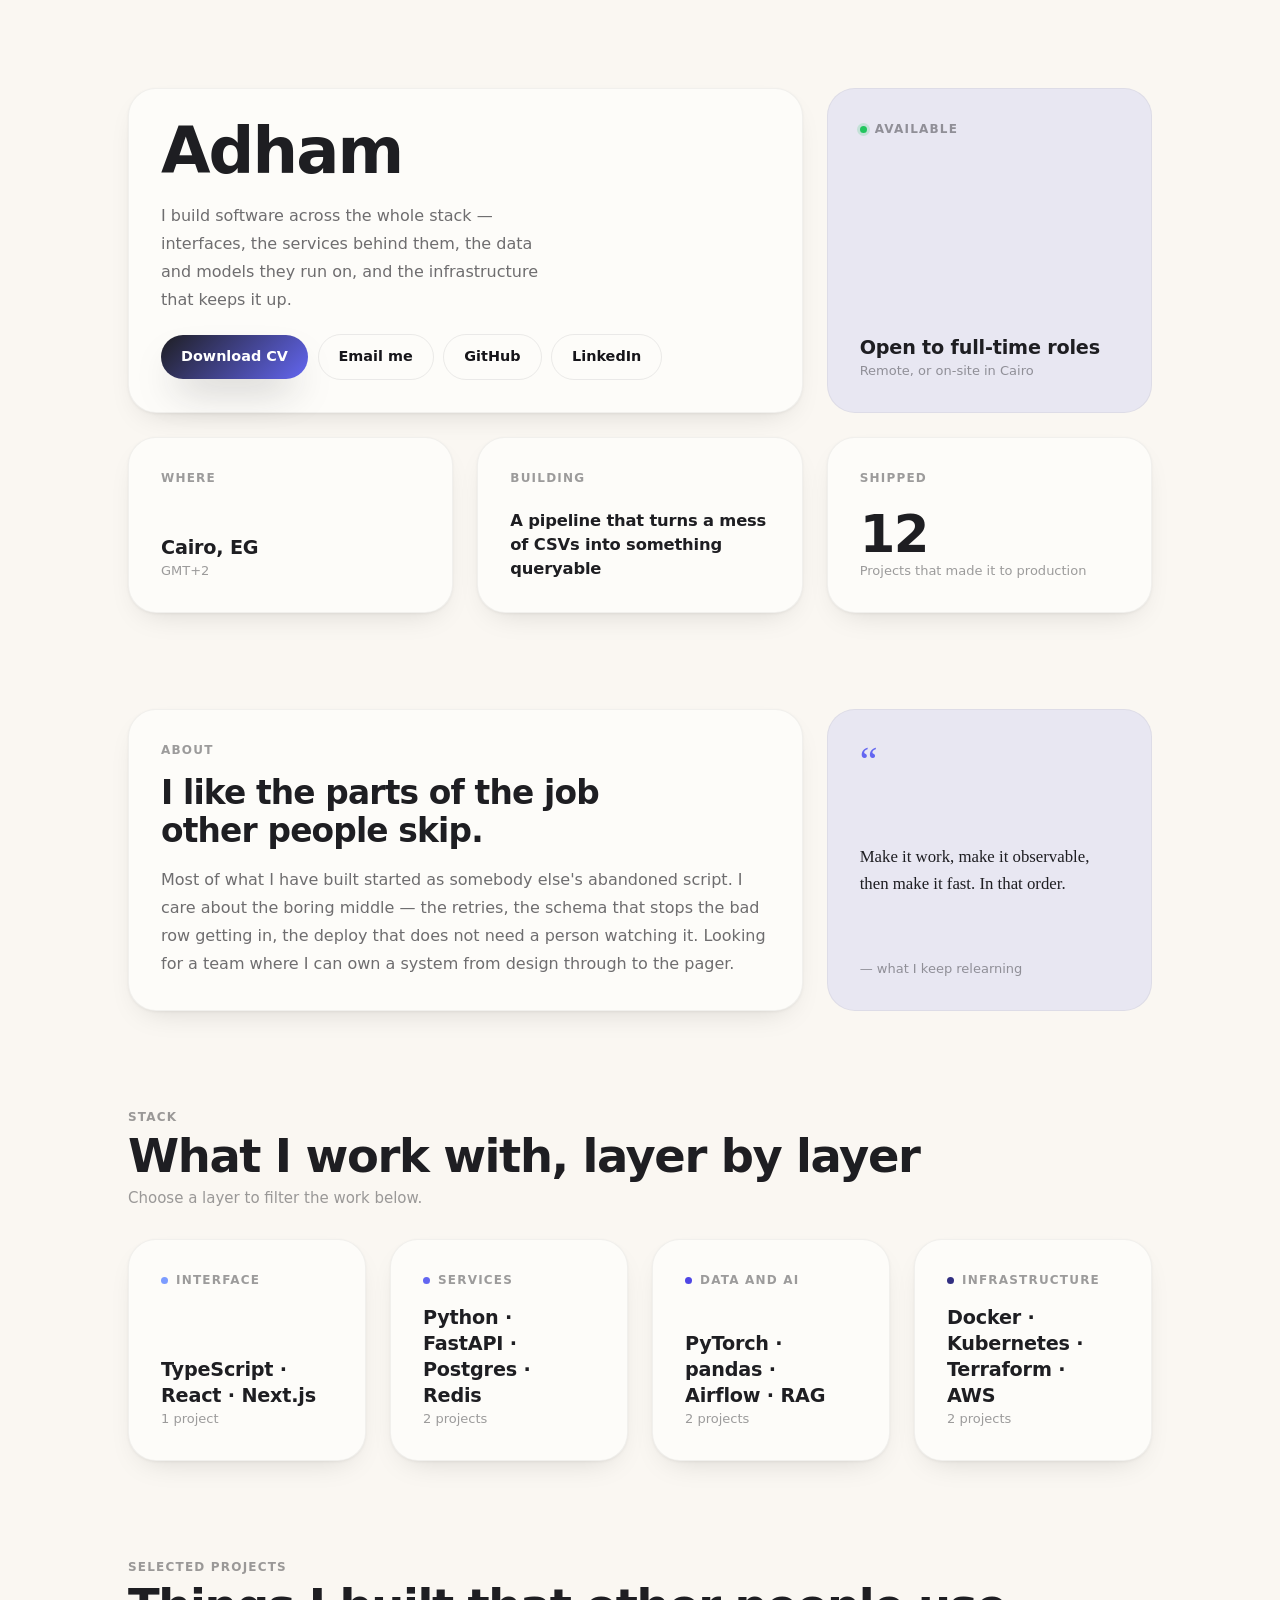
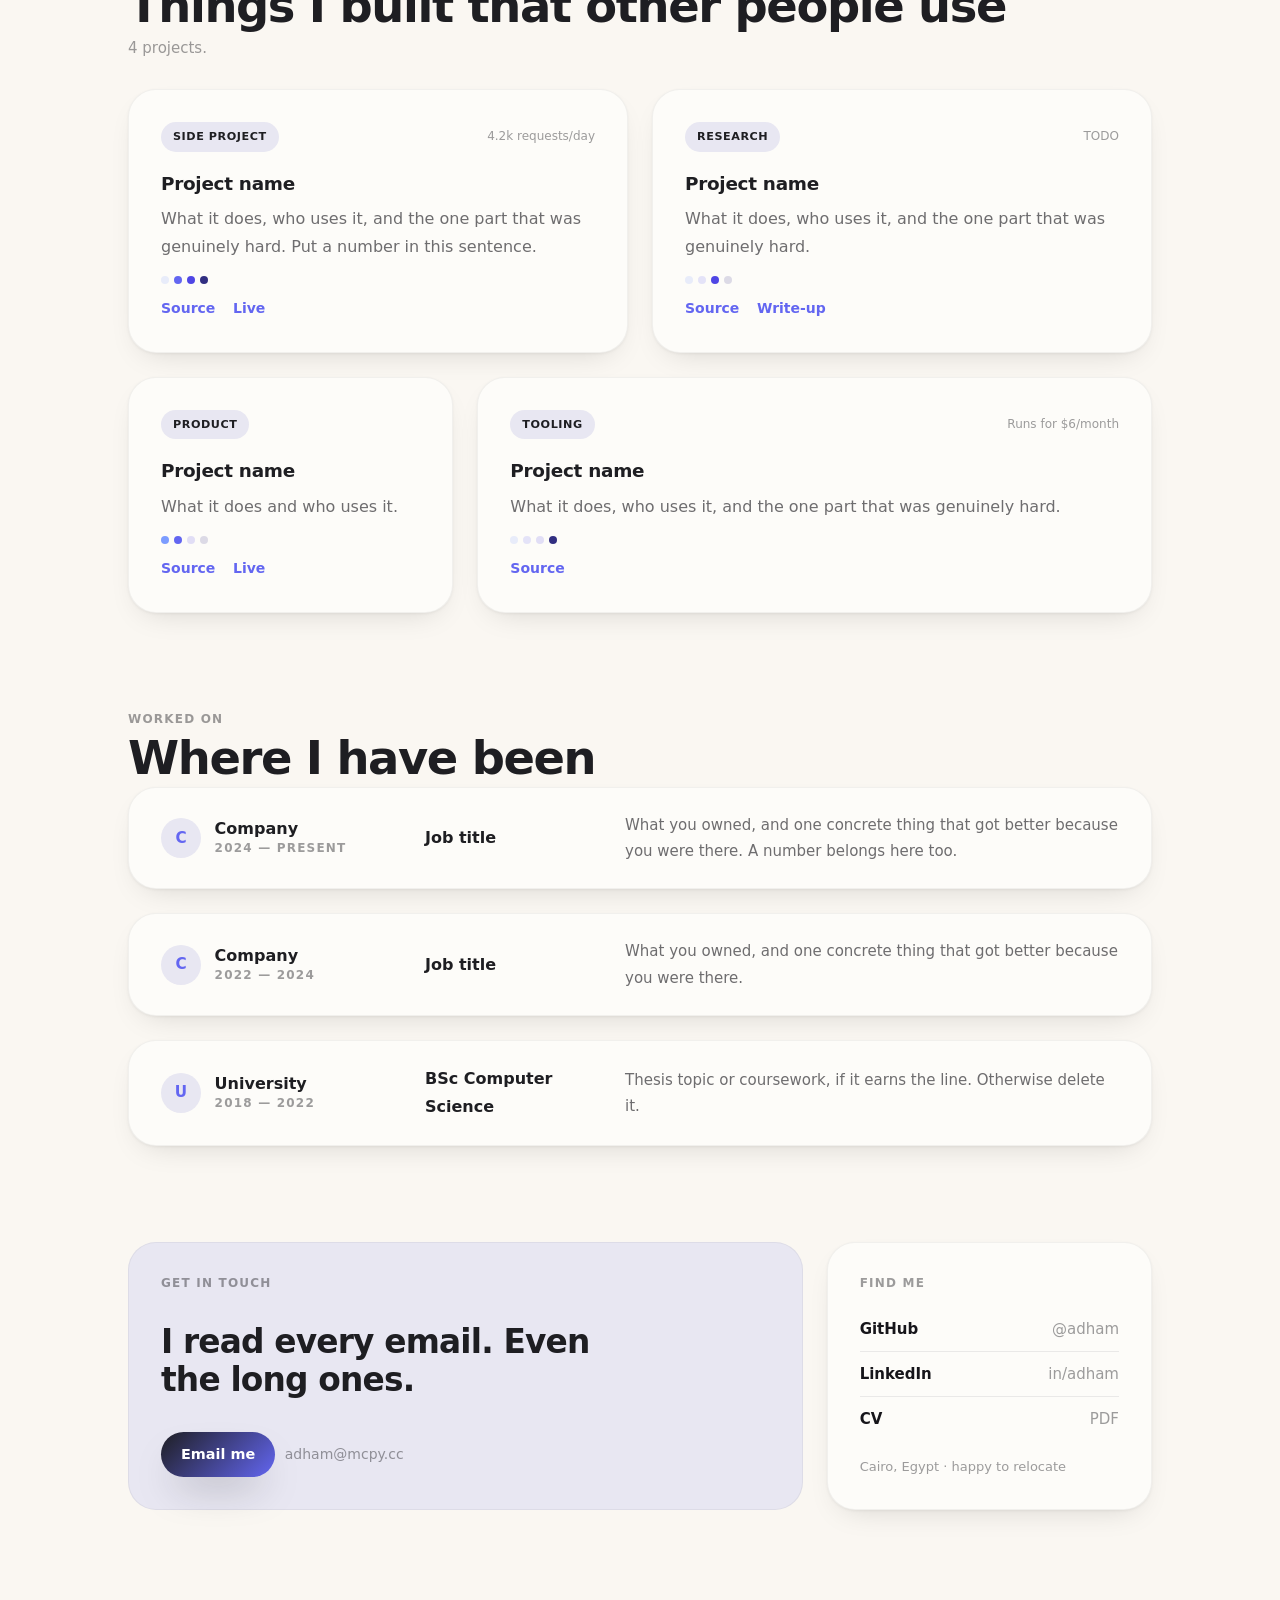
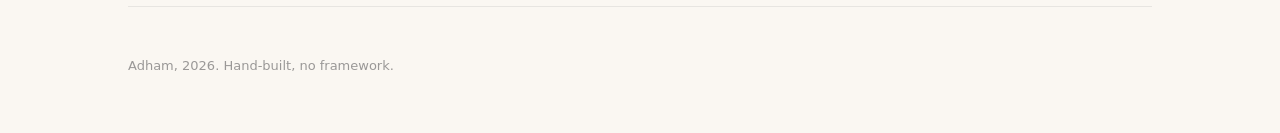
==== index.html @ 344602c9 "Add bento-grid portfolio site Static two-file site: hero, stack, work, experience, contact as a six-" ====
<!doctype html>
<html lang="en">
<head>
<meta charset="utf-8">
<meta name="viewport" content="width=device-width, initial-scale=1">
<title>Adham — Full-stack, data and infrastructure engineer</title>
<!-- TODO: your own one-line description; this is what shows in search results -->
<meta name="description" content="I build software across the whole stack: interfaces, services, data pipelines, and the infrastructure underneath.">
<link rel="stylesheet" href="style.css">
<link rel="icon" href="data:image/svg+xml,<svg xmlns='http://www.w3.org/2000/svg' viewBox='0 0 32 32'><rect width='32' height='32' rx='8' fill='%231E1E22'/><circle cx='16' cy='16' r='5' fill='%236366F1'/></svg>">
<script>document.documentElement.className = "js";</script>
</head>
<body>

<a class="skip" href="#work">Skip to the work</a>

<div class="page">

  <!-- ============ hero ============ -->
  <section class="bento" aria-label="Introduction">

    <div class="tile span4 tile-name reveal">
      <!-- TODO: your name -->
      <h1>Adham</h1>
      <!-- TODO: rewrite in your own words. Two lines, no more. -->
      <p class="tagline">I build software across the whole stack — interfaces, the services
        behind them, the data and models they run on, and the infrastructure that keeps it up.</p>
      <div class="links">
        <a class="btn primary" href="cv.pdf">Download CV</a>
        <a class="btn" href="mailto:adham@mcpy.cc">Email me</a>
        <!-- TODO: real profile URLs -->
        <a class="btn" href="https://github.com/">GitHub</a>
        <a class="btn" href="https://linkedin.com/in/">LinkedIn</a>
      </div>
    </div>

    <div class="tile span2 accent tile-status reveal">
      <p class="label"><span class="dot"></span>Available</p>
      <div>
        <p class="value">Open to full-time roles</p>
        <p class="caption">Remote, or on-site in Cairo <!-- TODO: your arrangement --></p>
      </div>
    </div>

    <div class="tile span2 tile-stat reveal">
      <p class="label">Where</p>
      <div>
        <p class="value">Cairo, EG</p>
        <p class="caption">GMT+2 <!-- TODO: your city and timezone --></p>
      </div>
    </div>

    <div class="tile span2 tile-stat reveal">
      <p class="label">Building</p>
      <div>
        <!-- TODO: whatever you are working on right now. One line. -->
        <p class="value small">A pipeline that turns a mess of CSVs into something queryable</p>
      </div>
    </div>

    <div class="tile span2 tile-stat reveal">
      <p class="label">Shipped</p>
      <div>
        <!-- TODO: a real number you can defend -->
        <p class="value big">12</p>
        <p class="caption">Projects that made it to production</p>
      </div>
    </div>

  </section>

  <!-- ============ about ============ -->
  <section class="bento" aria-label="About">

    <div class="tile span4 reveal">
      <p class="label">About</p>
      <!-- TODO: your own claim. Short, specific, and true. -->
      <h2 class="tile-headline">I like the parts of the job other people skip.</h2>
      <p class="prose">Most of what I have built started as somebody else's abandoned script.
        I care about the boring middle — the retries, the schema that stops the bad row getting
        in, the deploy that does not need a person watching it. Looking for a team where I can
        own a system from design through to the pager.</p>
    </div>

    <div class="tile span2 accent tile-quote reveal">
      <p class="mark" aria-hidden="true">&ldquo;</p>
      <!-- TODO: a line you actually believe, or delete this tile -->
      <blockquote>Make it work, make it observable, then make it fast. In that order.</blockquote>
      <p class="caption">— what I keep relearning</p>
    </div>

  </section>

  <!-- ============ stack ============ -->
  <section aria-labelledby="stack-heading">
    <p class="eyebrow">Stack</p>
    <h2 class="section-headline" id="stack-heading">What I work with, layer by layer</h2>
    <p class="instruction">Choose a layer to filter the work below.</p>

    <div class="bento stack">

      <button class="tile span3 tile-layer reveal" data-layer="interface" aria-pressed="false">
        <p class="label"><span class="dot"></span>Interface</p>
        <div>
          <p class="value">TypeScript&nbsp;· React&nbsp;· Next.js</p>
          <p class="caption"><span class="count"></span></p>
        </div>
      </button>

      <button class="tile span3 tile-layer reveal" data-layer="services" aria-pressed="false">
        <p class="label"><span class="dot"></span>Services</p>
        <div>
          <p class="value">Python&nbsp;· FastAPI&nbsp;· Postgres&nbsp;· Redis</p>
          <p class="caption"><span class="count"></span></p>
        </div>
      </button>

      <button class="tile span3 tile-layer reveal" data-layer="data" aria-pressed="false">
        <p class="label"><span class="dot"></span>Data and AI</p>
        <div>
          <p class="value">PyTorch&nbsp;· pandas&nbsp;· Airflow&nbsp;· RAG</p>
          <p class="caption"><span class="count"></span></p>
        </div>
      </button>

      <button class="tile span3 tile-layer reveal" data-layer="infra" aria-pressed="false">
        <p class="label"><span class="dot"></span>Infrastructure</p>
        <div>
          <p class="value">Docker&nbsp;· Kubernetes&nbsp;· Terraform&nbsp;· AWS</p>
          <p class="caption"><span class="count"></span></p>
        </div>
      </button>

    </div>
    <!-- TODO: delete anything here you would not want to be interviewed on -->
  </section>

  <!-- ============ work ============ -->
  <section id="work" aria-labelledby="work-heading">
    <p class="eyebrow">Selected projects</p>
    <h2 class="section-headline" id="work-heading">Things I built that other people use</h2>
    <p class="instruction"><span id="status">Four projects.</span>
      <button class="clear" id="clear" hidden>Show every project</button></p>

    <div class="bento work">

      <!-- TODO: copy a whole <article> to add a project. data-layers drives the filter,
           the layer dots, and the per-layer counts — all computed at load. -->
      <article class="tile span3 tile-project reveal" data-layers="services data infra">
        <div class="tile-top">
          <span class="badge">Side project</span>
          <span class="metric">4.2k requests/day <!-- TODO --></span>
        </div>
        <div>
          <h3>Project name</h3>
          <p class="prose">What it does, who uses it, and the one part that was genuinely hard.
            Put a number in this sentence.</p>
          <p class="dots"></p>
          <p class="tile-links"><a href="#">Source</a> <a href="#">Live</a></p>
        </div>
      </article>

      <article class="tile span3 tile-project reveal" data-layers="data">
        <div class="tile-top">
          <span class="badge">Research</span>
          <span class="metric">TODO</span>
        </div>
        <div>
          <h3>Project name</h3>
          <p class="prose">What it does, who uses it, and the one part that was genuinely hard.</p>
          <p class="dots"></p>
          <p class="tile-links"><a href="#">Source</a> <a href="#">Write-up</a></p>
        </div>
      </article>

      <article class="tile span2 tile-project reveal" data-layers="interface services">
        <div class="tile-top">
          <span class="badge">Product</span>
        </div>
        <div>
          <h3>Project name</h3>
          <p class="prose">What it does and who uses it.</p>
          <p class="dots"></p>
          <p class="tile-links"><a href="#">Source</a> <a href="#">Live</a></p>
        </div>
      </article>

      <article class="tile span4 tile-project reveal" data-layers="infra">
        <div class="tile-top">
          <span class="badge">Tooling</span>
          <span class="metric">Runs for $6/month <!-- TODO --></span>
        </div>
        <div>
          <h3>Project name</h3>
          <p class="prose">What it does, who uses it, and the one part that was genuinely hard.</p>
          <p class="dots"></p>
          <p class="tile-links"><a href="#">Source</a></p>
        </div>
      </article>

    </div>
    <p class="empty" id="empty" hidden>Nothing at this layer yet.</p>
  </section>

  <!-- ============ experience ============ -->
  <section aria-labelledby="history-heading">
    <p class="eyebrow">Worked on</p>
    <h2 class="section-headline" id="history-heading">Where I have been</h2>

    <div class="bento history">

      <!-- TODO: copy a whole <div class="tile"> to add a role. Newest first. -->
      <div class="tile span6 tile-role reveal">
        <div class="role-who">
          <span class="avatar" aria-hidden="true">C</span>
          <div>
            <p class="role-org">Company</p>
            <p class="label">2024 — present</p>
          </div>
        </div>
        <p class="role-title">Job title</p>
        <p class="prose">What you owned, and one concrete thing that got better because you
          were there. A number belongs here too.</p>
      </div>

      <div class="tile span6 tile-role reveal">
        <div class="role-who">
          <span class="avatar" aria-hidden="true">C</span>
          <div>
            <p class="role-org">Company</p>
            <p class="label">2022 — 2024</p>
          </div>
        </div>
        <p class="role-title">Job title</p>
        <p class="prose">What you owned, and one concrete thing that got better because you were there.</p>
      </div>

      <div class="tile span6 tile-role reveal">
        <div class="role-who">
          <span class="avatar" aria-hidden="true">U</span>
          <div>
            <p class="role-org">University</p>
            <p class="label">2018 — 2022</p>
          </div>
        </div>
        <p class="role-title">BSc Computer Science</p>
        <p class="prose">Thesis topic or coursework, if it earns the line. Otherwise delete it.</p>
      </div>

    </div>
  </section>

  <!-- ============ contact ============ -->
  <section class="bento" aria-label="Contact">

    <div class="tile span4 accent tile-contact reveal">
      <p class="label">Get in touch</p>
      <h2 class="tile-headline">I read every email. Even the long ones.</h2>
      <div class="links">
        <a class="btn primary" href="mailto:adham@mcpy.cc">Email me</a>
        <span class="caption">adham@mcpy.cc</span>
      </div>
    </div>

    <div class="tile span2 tile-find reveal">
      <p class="label">Find me</p>
      <ul class="find">
        <!-- TODO: real handles and URLs -->
        <li><a href="https://github.com/">GitHub</a><span>@adham</span></li>
        <li><a href="https://linkedin.com/in/">LinkedIn</a><span>in/adham</span></li>
        <li><a href="cv.pdf">CV</a><span>PDF</span></li>
      </ul>
      <p class="caption">Cairo, Egypt · happy to relocate</p>
    </div>

  </section>

  <footer>
    <p>Adham, 2026. Hand-built, no framework.</p>
  </footer>

</div>

<script>
(function () {
  var layers = Array.prototype.slice.call(document.querySelectorAll('.tile-layer'));
  var projects = Array.prototype.slice.call(document.querySelectorAll('.tile-project'));
  var status = document.getElementById('status');
  var clear = document.getElementById('clear');
  var empty = document.getElementById('empty');
  var active = null;

  function matches(project, layer) {
    return project.dataset.layers.split(' ').indexOf(layer) !== -1;
  }

  // Counts come from the projects themselves, so they stay right when you add one.
  layers.forEach(function (layer) {
    var n = projects.filter(function (p) { return matches(p, layer.dataset.layer); }).length;
    layer.querySelector('.count').textContent = n + (n === 1 ? ' project' : ' projects');
  });

  var palette = {};
  layers.forEach(function (l) {
    palette[l.dataset.layer] = getComputedStyle(l).getPropertyValue('--layer').trim();
  });

  // Each project shows a dot per layer it touches, dimmed for the ones it does not.
  var order = layers.map(function (l) { return l.dataset.layer; });
  var names = {};
  layers.forEach(function (l) { names[l.dataset.layer] = l.querySelector('.label').textContent.trim(); });

  projects.forEach(function (p) {
    var touches = p.dataset.layers.split(' ');
    p.querySelector('.dots').innerHTML = order.map(function (key) {
      var on = touches.indexOf(key) !== -1;
      return '<i style="background:' + palette[key] + '" class="' + (on ? '' : 'off') +
             '" title="' + names[key] + '"></i>';
    }).join('');
  });

  function apply() {
    var shown = 0;
    projects.forEach(function (p) {
      var visible = !active || matches(p, active);
      p.hidden = !visible;
      if (visible) shown += 1;
    });
    layers.forEach(function (l) {
      l.setAttribute('aria-pressed', String(l.dataset.layer === active));
    });
    status.textContent = active
      ? shown + (shown === 1 ? ' project touches ' : ' projects touch ') + names[active] + '.'
      : projects.length + ' projects.';
    clear.hidden = !active;
    empty.hidden = shown > 0;
  }

  layers.forEach(function (layer) {
    layer.addEventListener('click', function () {
      active = active === layer.dataset.layer ? null : layer.dataset.layer;
      apply();
    });
  });

  clear.addEventListener('click', function () { active = null; apply(); });
  apply();

  // Tiles rise into place once, in the order they sit on the page.
  var reduced = window.matchMedia('(prefers-reduced-motion: reduce)').matches;
  var tiles = Array.prototype.slice.call(document.querySelectorAll('.reveal'));
  if (reduced || !('IntersectionObserver' in window)) {
    tiles.forEach(function (t) { t.classList.add('in'); });
    return;
  }
  var seen = new WeakMap();
  var io = new IntersectionObserver(function (entries) {
    entries.forEach(function (entry) {
      if (!entry.isIntersecting) return;
      var tile = entry.target;
      var group = Array.prototype.slice.call(tile.parentNode.children).indexOf(tile);
      if (!seen.get(tile)) {
        tile.style.transitionDelay = Math.min(group, 5) * 0.08 + 's';
        tile.classList.add('in');
        seen.set(tile, true);
      }
      io.unobserve(tile);
    });
  }, { rootMargin: '0px 0px -100px 0px' });
  tiles.forEach(function (t) { io.observe(t); });
}());
</script>

</body>
</html>
---- style.css ----
/* ---------------------------------------------------------------
   Adham — portfolio, bento
   Tokens follow the reference at sitesplaced.com/s/demo-bento:
   warm cream page, near-white tiles at 28px radius, one lavender
   accent tile per grid, indigo #6366F1, system-ui, uppercase
   micro-labels, and a single scroll-reveal per tile.
   --------------------------------------------------------------- */

:root {
  --page:        #faf7f2;
  --tile:        #fdfcf9;
  --tile-line:   rgba(22, 21, 26, .05);
  --tile-hover:  rgba(22, 21, 26, .13);
  --tile-shadow: 0 1px 3px rgba(0, 0, 0, .05), 0 12px 32px -16px rgba(0, 0, 0, .18);
  --accent-tile: #e8e7f2;
  --ink:         #16151a;
  --heading:     #1e1e22;
  --muted:       rgba(22, 21, 26, .62);
  --faint:       rgba(22, 21, 26, .42);
  --accent:      #6366f1;
  --btn-from:    #1e1e22;
  --hairline:    rgba(22, 21, 26, .08);

  --l-interface: #7c9cff;
  --l-services:  #6366f1;
  --l-data:      #4f46e5;
  --l-infra:     #312e81;

  --sans: system-ui, -apple-system, "Segoe UI", Roboto, Helvetica, Arial, sans-serif;
  --serif: Georgia, "Times New Roman", serif;

  --r-tile: 28px;
  --gap: 1.5rem;
  --pad: clamp(1.4rem, 3vw, 2rem);
}

@media (prefers-color-scheme: dark) {
  :root {
    --page:        #0e0e12;
    --tile:        #17171c;
    --tile-line:   rgba(255, 255, 255, .07);
    --tile-hover:  rgba(255, 255, 255, .18);
    --tile-shadow: 0 1px 3px rgba(0, 0, 0, .4), 0 12px 32px -16px rgba(0, 0, 0, .7);
    --accent-tile: #1e1e2e;
    --ink:         #ededf2;
    --heading:     #f6f6fa;
    --muted:       rgba(237, 237, 242, .62);
    --faint:       rgba(237, 237, 242, .42);
    --accent:      #8a8cf8;
    --btn-from:    #33336a;
    --hairline:    rgba(255, 255, 255, .1);

    --l-interface: #93aeff;
    --l-services:  #8a8cf8;
    --l-data:      #7a73f0;
    --l-infra:     #5b57c9;
  }
}

*, *::before, *::after { box-sizing: border-box; }

body {
  margin: 0;
  background: var(--page);
  color: var(--ink);
  font-family: var(--sans);
  font-size: 1rem;
  line-height: 1.75;
  -webkit-font-smoothing: antialiased;
}

.page {
  width: min(100%, 68rem);
  margin-inline: auto;
  padding: clamp(1rem, 4vw, 2.5rem) clamp(1rem, 4vw, 2rem) 0;
}

p { margin: 0; }
a { color: var(--accent); }

:focus-visible { outline: 2px solid var(--accent); outline-offset: 3px; }

.skip { position: absolute; left: -9999px; }
.skip:focus { left: 1.5rem; top: 1.5rem; background: var(--tile); padding: .7rem 1.2rem; border-radius: 999px; }

/* ---------------- grid ---------------- */

.bento { display: grid; grid-template-columns: repeat(6, 1fr); gap: var(--gap); }

.span2 { grid-column: span 2; }
.span3 { grid-column: span 3; }
.span4 { grid-column: span 4; }
.span6 { grid-column: span 6; }
.stack { grid-template-columns: repeat(4, 1fr); }
.stack .tile { grid-column: auto; }

section { padding-block: clamp(2rem, 5vw, 3rem); }

@media (max-width: 62rem) {
  .bento, .stack { grid-template-columns: repeat(2, 1fr); }
  .span2 { grid-column: span 1; }
  .span3, .span4, .span6 { grid-column: span 2; }
}

@media (max-width: 40rem) {
  .bento, .stack { grid-template-columns: 1fr; }
  .span2, .span3, .span4, .span6 { grid-column: span 1; }
}

/* ---------------- tile ---------------- */

.tile {
  display: flex;
  flex-direction: column;
  gap: 1rem;
  padding: var(--pad);
  background: var(--tile);
  border: 1px solid var(--tile-line);
  border-radius: var(--r-tile);
  box-shadow: var(--tile-shadow);
  transition: border-color 200ms;
}
.tile:hover { border-color: var(--tile-hover); }

.tile.accent { background: var(--accent-tile); box-shadow: none; }

/* ---------------- tile parts ---------------- */

.label {
  display: flex;
  align-items: center;
  gap: .5rem;
  font-size: .75rem;
  font-weight: 700;
  letter-spacing: .1em;
  text-transform: uppercase;
  line-height: 1.4;
  color: var(--faint);
}

.label .dot { width: 7px; height: 7px; border-radius: 50%; background: var(--layer, var(--accent)); }

.value { font-size: 1.2rem; font-weight: 650; line-height: 1.35; color: var(--heading); letter-spacing: -.01em; }
.value.small { font-size: 1.02rem; font-weight: 600; line-height: 1.45; }
.value.big { font-size: clamp(2.4rem, 5vw, 3.2rem); font-weight: 700; line-height: 1; letter-spacing: -.03em; }

.caption { font-size: .8125rem; line-height: 1.5; color: var(--faint); }
.prose { color: var(--muted); max-width: 62ch; }

h1 {
  margin: 0;
  font-size: clamp(2.6rem, 7vw, 4rem);
  font-weight: 600;
  line-height: .95;
  letter-spacing: -.03em;
  color: var(--heading);
}

.tile-headline {
  margin: 0;
  font-size: clamp(1.4rem, 2.8vw, 2.05rem);
  font-weight: 700;
  line-height: 1.15;
  letter-spacing: -.025em;
  color: var(--heading);
  max-width: 20ch;
}

.eyebrow {
  font-size: .75rem;
  font-weight: 700;
  letter-spacing: .1em;
  text-transform: uppercase;
  color: var(--faint);
}

.section-headline {
  margin: .25rem 0 .25rem;
  font-size: clamp(1.875rem, 4vw, 2.9rem);
  font-weight: 900;
  line-height: 1.05;
  letter-spacing: -.03em;
  color: var(--heading);
}

.instruction { color: var(--faint); font-size: .9375rem; margin-bottom: 1.75rem; }

h3 { margin: 0 0 .35rem; font-size: 1.15rem; font-weight: 700; letter-spacing: -.015em; color: var(--heading); }

/* ---------------- buttons ---------------- */

.links { display: flex; flex-wrap: wrap; align-items: center; gap: .6rem; }

.btn {
  font-family: inherit;
  font-size: .9rem;
  font-weight: 600;
  padding: .6rem 1.25rem;
  border: 1px solid var(--hairline);
  border-radius: 999px;
  color: var(--ink);
  background: transparent;
  text-decoration: none;
  transition: border-color 200ms, transform 200ms;
}
.btn:hover { border-color: var(--tile-hover); }

.btn.primary {
  border: none;
  color: #fff;
  font-weight: 700;
  background: linear-gradient(135deg, var(--btn-from), var(--accent));
  box-shadow: 0 20px 40px -15px rgba(30, 30, 34, .4);
}
.btn.primary:hover { transform: scale(1.05); }

/* ---------------- hero tiles ---------------- */

.tile-name { min-height: 17rem; justify-content: space-between; gap: 1.25rem; }
.tile-name .tagline { color: var(--muted); max-width: 38ch; }

.tile-status, .tile-stat { min-height: 11rem; justify-content: space-between; }
.tile-status .dot { background: #22c55e; box-shadow: 0 0 0 3px rgba(34, 197, 94, .18); }

/* ---------------- about ---------------- */

.tile-quote { justify-content: space-between; }
.tile-quote .mark { font-size: 2.5rem; line-height: 1; color: var(--accent); font-family: var(--serif); }
.tile-quote blockquote {
  margin: 0;
  font-family: var(--serif);
  font-size: 1.05rem;
  line-height: 1.6;
  color: var(--heading);
}

/* ---------------- stack ---------------- */


.tile-layer {
  min-height: 10.5rem;
  justify-content: space-between;
  text-align: left;
  cursor: pointer;
  font: inherit;
  color: inherit;
}
.tile-layer[data-layer="interface"] { --layer: var(--l-interface); }
.tile-layer[data-layer="services"]  { --layer: var(--l-services); }
.tile-layer[data-layer="data"]      { --layer: var(--l-data); }
.tile-layer[data-layer="infra"]     { --layer: var(--l-infra); }

.tile-layer[aria-pressed="true"] {
  background: var(--accent-tile);
  border-color: var(--layer);
  box-shadow: none;
}
.tile-layer[aria-pressed="true"] .label { color: var(--heading); }

/* ---------------- work ---------------- */

.tile-project { min-height: 14rem; justify-content: space-between; }

.tile-top { display: flex; align-items: center; justify-content: space-between; gap: 1rem; }

.badge {
  font-size: .7rem;
  font-weight: 700;
  letter-spacing: .05em;
  text-transform: uppercase;
  padding: .3rem .75rem;
  border-radius: 999px;
  background: var(--accent-tile);
  color: var(--heading);
}

.metric { font-size: .75rem; color: var(--faint); text-align: right; }

.dots { display: flex; gap: 5px; margin: .9rem 0 .75rem; }
.dots i { width: 8px; height: 8px; border-radius: 50%; }
.dots i.off { opacity: .16; }

.tile-links { display: flex; gap: 1.1rem; font-size: .875rem; font-weight: 600; }
.tile-links a { text-decoration: none; }
.tile-links a:hover { text-decoration: underline; text-underline-offset: 3px; }

.clear {
  font: inherit;
  font-size: .8125rem;
  font-weight: 600;
  margin-left: .6rem;
  padding: .2rem .75rem;
  border: 1px solid var(--hairline);
  border-radius: 999px;
  background: transparent;
  color: var(--ink);
  cursor: pointer;
}
.clear:hover { border-color: var(--tile-hover); }

.empty { margin-top: 1.25rem; color: var(--faint); font-size: .9375rem; }

/* ---------------- experience ---------------- */

.tile-role {
  flex-direction: row;
  align-items: center;
  gap: 1.5rem;
  min-height: 0;
  padding-block: 1.5rem;
}

.role-who { display: flex; align-items: center; gap: .85rem; width: 15rem; flex: none; }

.avatar {
  display: grid;
  place-items: center;
  width: 2.5rem;
  height: 2.5rem;
  flex: none;
  border-radius: 50%;
  background: var(--accent-tile);
  color: var(--accent);
  font-weight: 700;
  font-size: .95rem;
}

.role-org { font-weight: 650; color: var(--heading); line-height: 1.3; }
.role-title { width: 11rem; flex: none; font-weight: 650; color: var(--heading); }
.tile-role .prose { flex: 1; font-size: .9375rem; }

@media (max-width: 62rem) {
  .tile-role { flex-direction: column; align-items: flex-start; gap: .75rem; }
  .role-who, .role-title { width: auto; }
}

/* ---------------- contact ---------------- */

.tile-contact { min-height: 15rem; justify-content: space-between; gap: 1.5rem; }
.tile-contact .caption { font-size: .875rem; }

.find { list-style: none; margin: 0; padding: 0; }
.find li {
  display: flex;
  justify-content: space-between;
  gap: 1rem;
  padding: .55rem 0;
  border-bottom: 1px solid var(--hairline);
  font-size: .9375rem;
}
.find li:last-child { border-bottom: 0; }
.find a { text-decoration: none; font-weight: 600; color: var(--ink); }
.find a:hover { color: var(--accent); }
.find span { color: var(--faint); }

.tile-find { justify-content: flex-start; }

/* ---------------- footer ---------------- */

footer { padding: 3rem 0 3.5rem; border-top: 1px solid var(--hairline); margin-top: clamp(2rem, 5vw, 3rem); }
footer p { font-size: .8125rem; color: var(--faint); }

/* ---------------- reveal ---------------- */

.js .reveal { opacity: 0; transform: translateY(16px); }
.js .reveal.in {
  opacity: 1;
  transform: none;
  transition: opacity .6s cubic-bezier(.16, 1, .3, 1), transform .6s cubic-bezier(.16, 1, .3, 1);
}

.tile[hidden] { display: none; }

@media (prefers-reduced-motion: reduce) {
  *, *::before, *::after { transition: none !important; animation: none !important; }
  .js .reveal { opacity: 1; transform: none; }
}
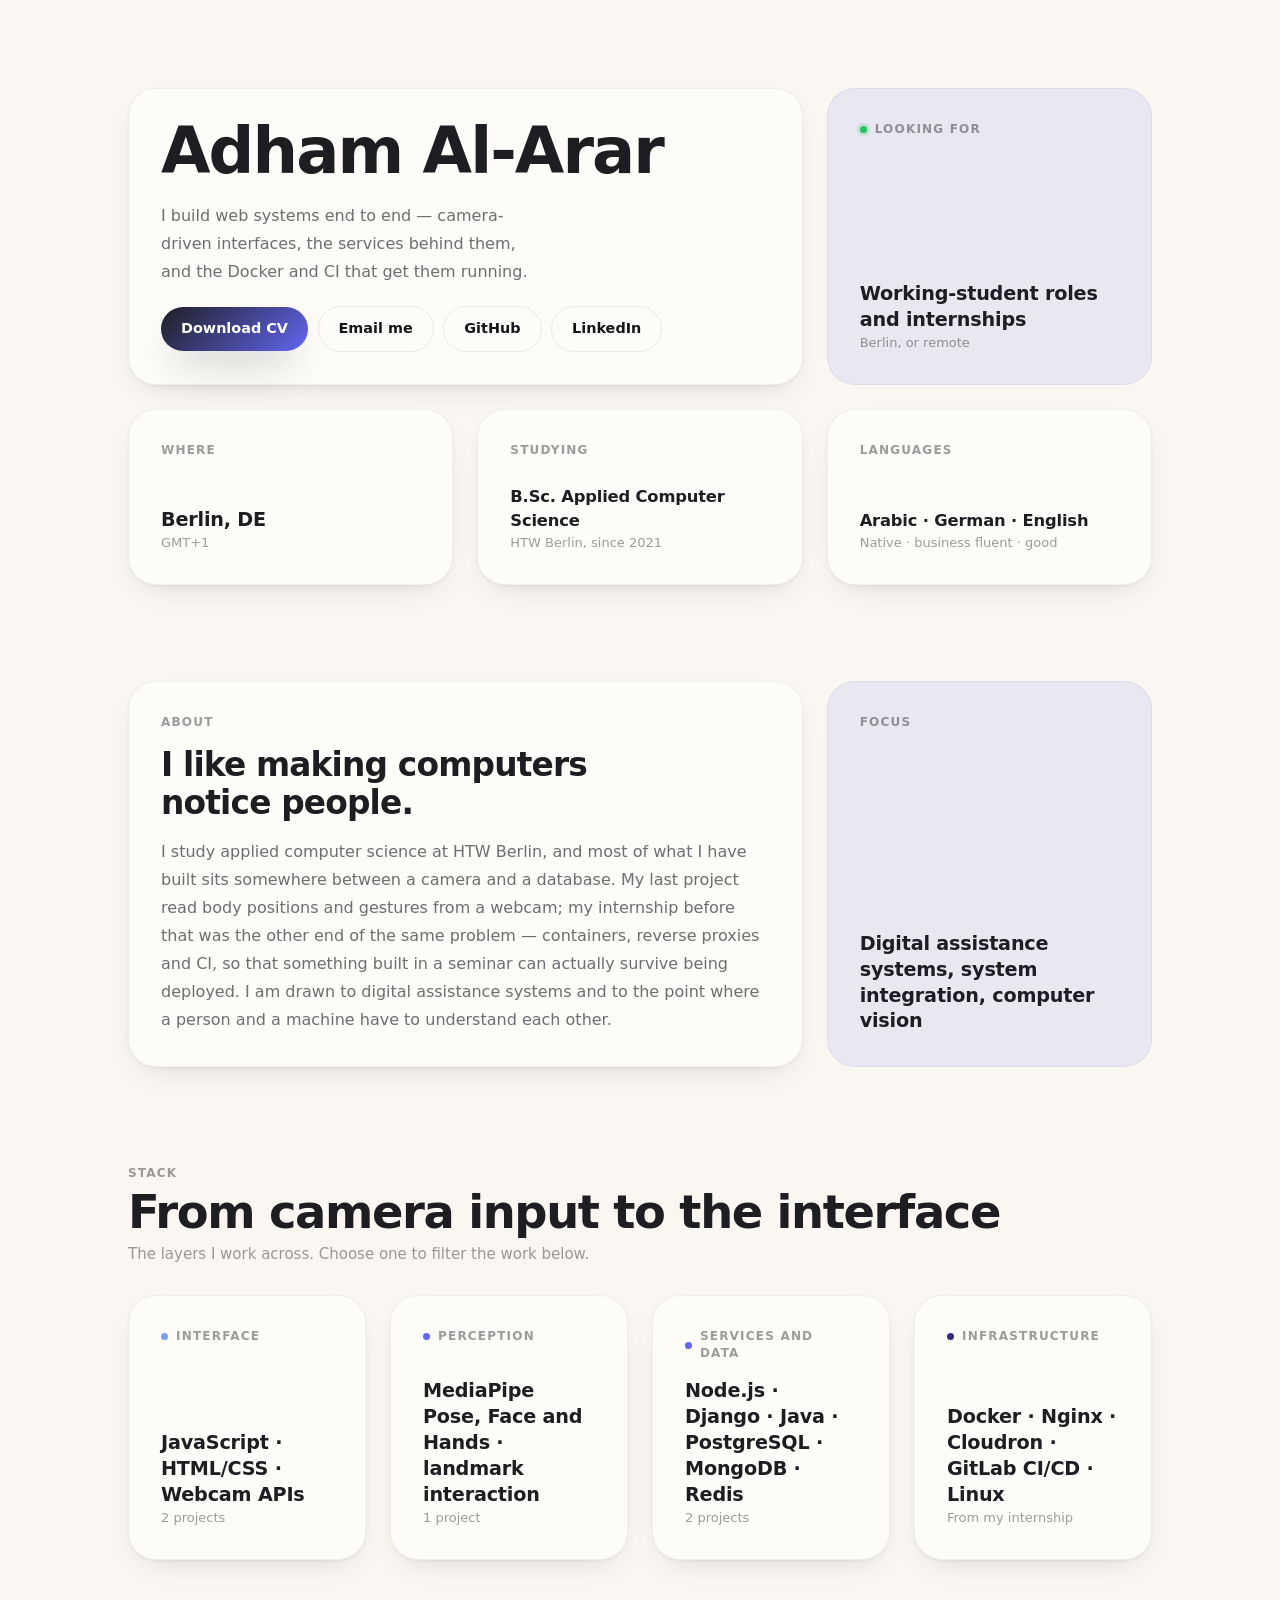
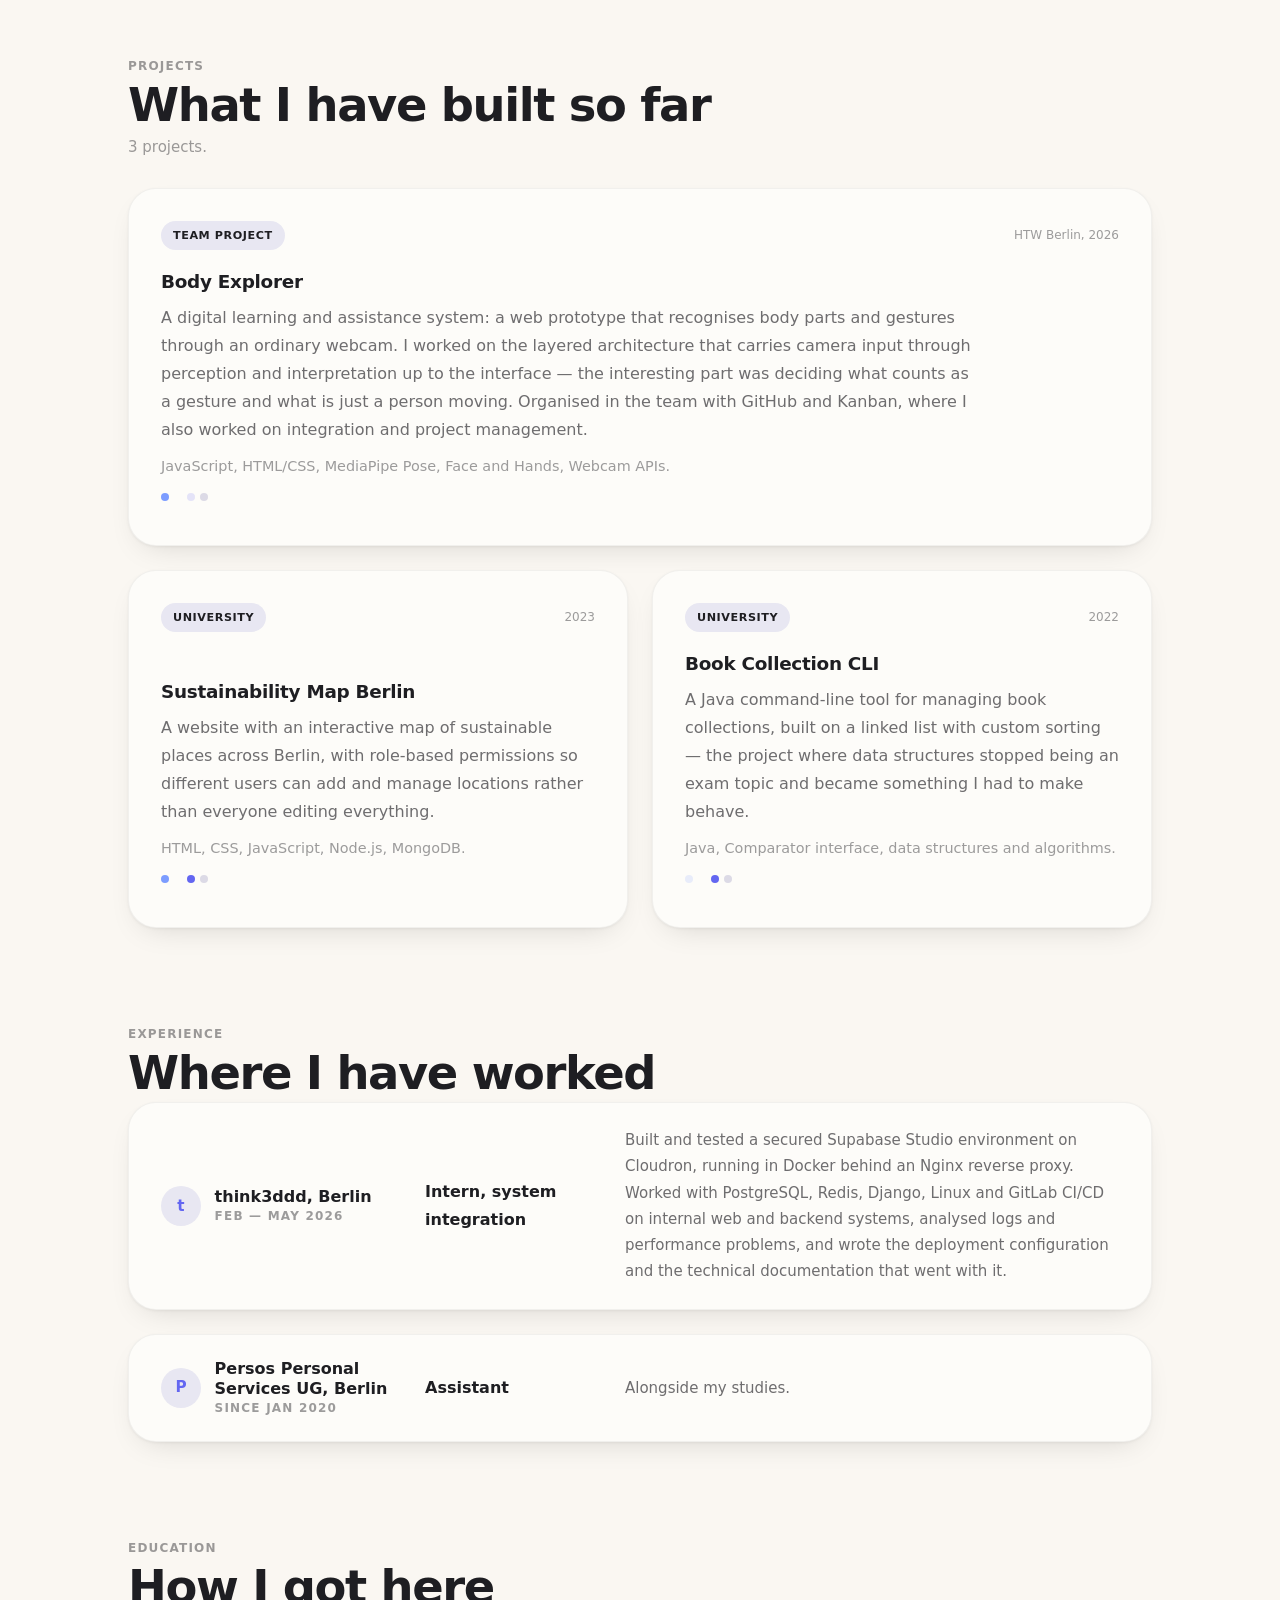
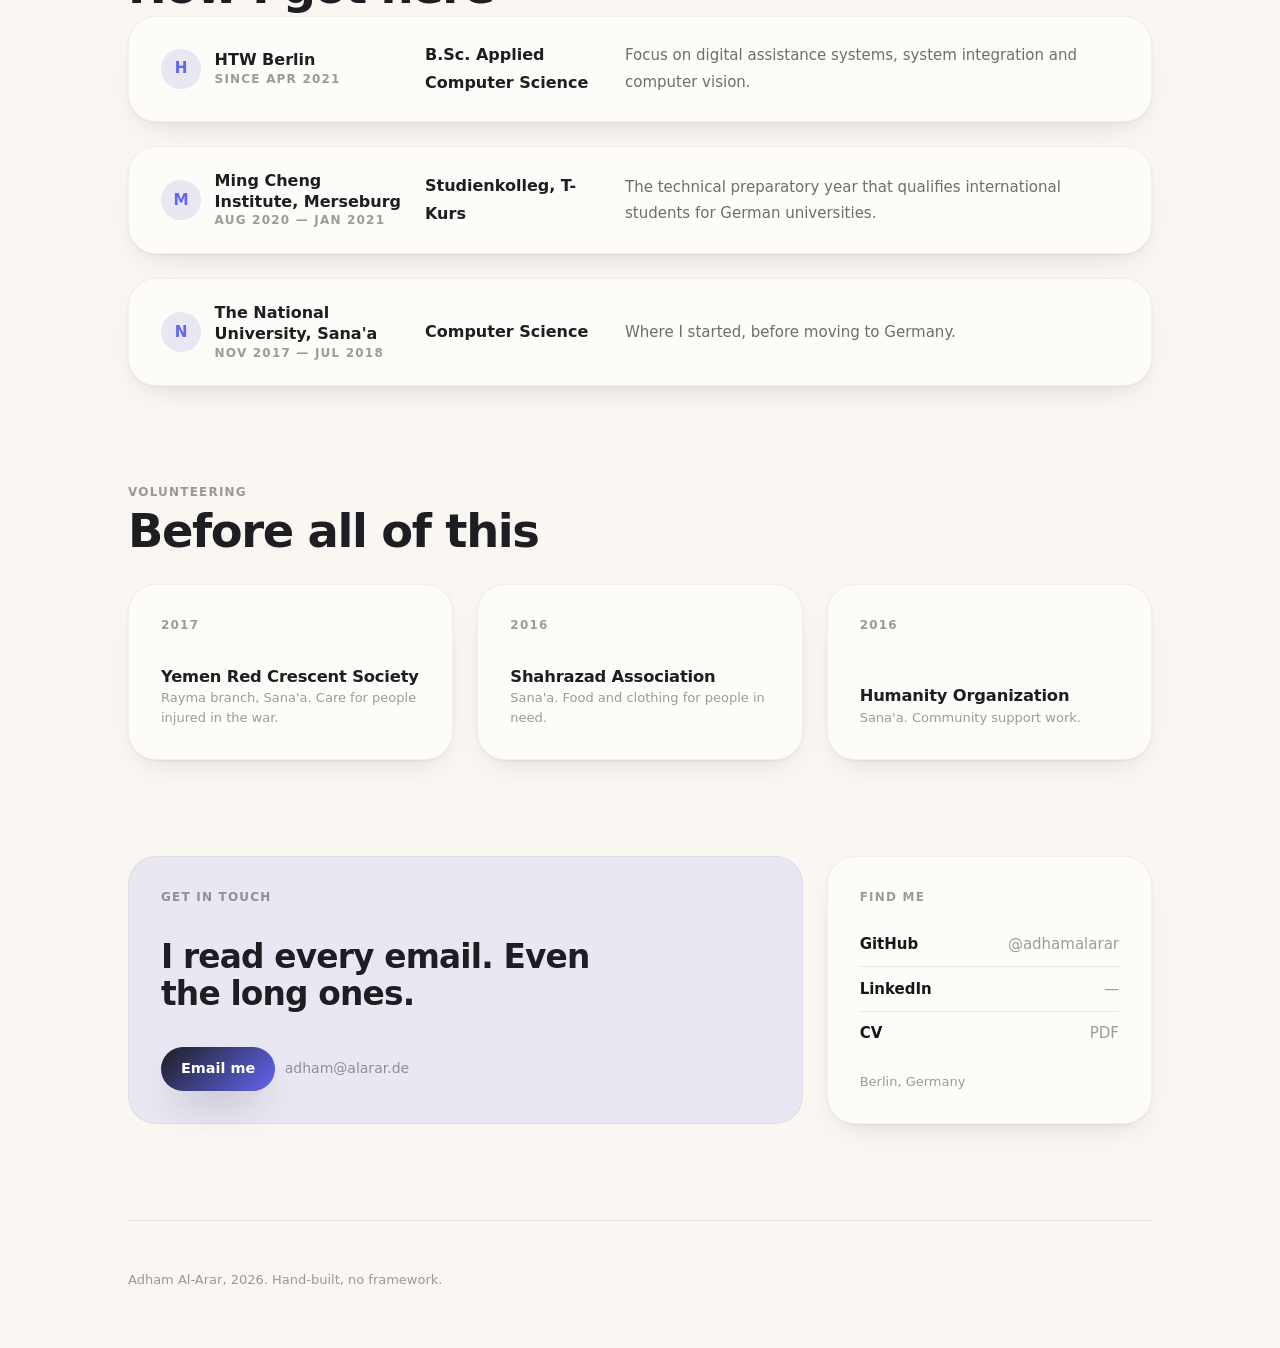
==== commit f4f76345: "Replace placeholder content with the real CV, translated to English Rewrites every section around th" ====
--- a/index.html
+++ b/index.html
@@ -3,9 +3,8 @@
 <head>
 <meta charset="utf-8">
 <meta name="viewport" content="width=device-width, initial-scale=1">
-<title>Adham — Full-stack, data and infrastructure engineer</title>
-<!-- TODO: your own one-line description; this is what shows in search results -->
-<meta name="description" content="I build software across the whole stack: interfaces, services, data pipelines, and the infrastructure underneath.">
+<title>Adham Al-Arar — Applied computer science, Berlin</title>
+<meta name="description" content="Applied computer science student at HTW Berlin. System integration, web systems, and computer-vision interfaces.">
 <link rel="stylesheet" href="style.css">
 <link rel="icon" href="data:image/svg+xml,<svg xmlns='http://www.w3.org/2000/svg' viewBox='0 0 32 32'><rect width='32' height='32' rx='8' fill='%231E1E22'/><circle cx='16' cy='16' r='5' fill='%236366F1'/></svg>">
 <script>document.documentElement.className = "js";</script>
@@ -20,50 +19,48 @@
   <section class="bento" aria-label="Introduction">
 
     <div class="tile span4 tile-name reveal">
-      <!-- TODO: your name -->
-      <h1>Adham</h1>
-      <!-- TODO: rewrite in your own words. Two lines, no more. -->
-      <p class="tagline">I build software across the whole stack — interfaces, the services
-        behind them, the data and models they run on, and the infrastructure that keeps it up.</p>
+      <h1>Adham Al-Arar</h1>
+      <p class="tagline">I build web systems end to end — camera-driven interfaces, the services
+        behind them, and the Docker and CI that get them running.</p>
       <div class="links">
         <a class="btn primary" href="cv.pdf">Download CV</a>
-        <a class="btn" href="mailto:adham@mcpy.cc">Email me</a>
-        <!-- TODO: real profile URLs -->
-        <a class="btn" href="https://github.com/">GitHub</a>
+        <a class="btn" href="mailto:adham@alarar.de">Email me</a>
+        <a class="btn" href="https://github.com/adhamalarar">GitHub</a>
+        <!-- TODO: your LinkedIn URL, or delete this button -->
         <a class="btn" href="https://linkedin.com/in/">LinkedIn</a>
       </div>
     </div>
 
     <div class="tile span2 accent tile-status reveal">
-      <p class="label"><span class="dot"></span>Available</p>
-      <div>
-        <p class="value">Open to full-time roles</p>
-        <p class="caption">Remote, or on-site in Cairo <!-- TODO: your arrangement --></p>
+      <p class="label"><span class="dot"></span>Looking for</p>
+      <div>
+        <!-- TODO: I inferred this from your CV — correct it if you want something else -->
+        <p class="value">Working-student roles and internships</p>
+        <p class="caption">Berlin, or remote</p>
       </div>
     </div>
 
     <div class="tile span2 tile-stat reveal">
       <p class="label">Where</p>
       <div>
-        <p class="value">Cairo, EG</p>
-        <p class="caption">GMT+2 <!-- TODO: your city and timezone --></p>
-      </div>
-    </div>
-
-    <div class="tile span2 tile-stat reveal">
-      <p class="label">Building</p>
-      <div>
-        <!-- TODO: whatever you are working on right now. One line. -->
-        <p class="value small">A pipeline that turns a mess of CSVs into something queryable</p>
-      </div>
-    </div>
-
-    <div class="tile span2 tile-stat reveal">
-      <p class="label">Shipped</p>
-      <div>
-        <!-- TODO: a real number you can defend -->
-        <p class="value big">12</p>
-        <p class="caption">Projects that made it to production</p>
+        <p class="value">Berlin, DE</p>
+        <p class="caption">GMT+1</p>
+      </div>
+    </div>
+
+    <div class="tile span2 tile-stat reveal">
+      <p class="label">Studying</p>
+      <div>
+        <p class="value small">B.Sc. Applied Computer Science</p>
+        <p class="caption">HTW Berlin, since 2021</p>
+      </div>
+    </div>
+
+    <div class="tile span2 tile-stat reveal">
+      <p class="label">Languages</p>
+      <div>
+        <p class="value small">Arabic&nbsp;· German&nbsp;· English</p>
+        <p class="caption">Native · business fluent · good</p>
       </div>
     </div>
 
@@ -74,19 +71,20 @@
 
     <div class="tile span4 reveal">
       <p class="label">About</p>
-      <!-- TODO: your own claim. Short, specific, and true. -->
-      <h2 class="tile-headline">I like the parts of the job other people skip.</h2>
-      <p class="prose">Most of what I have built started as somebody else's abandoned script.
-        I care about the boring middle — the retries, the schema that stops the bad row getting
-        in, the deploy that does not need a person watching it. Looking for a team where I can
-        own a system from design through to the pager.</p>
-    </div>
-
-    <div class="tile span2 accent tile-quote reveal">
-      <p class="mark" aria-hidden="true">&ldquo;</p>
-      <!-- TODO: a line you actually believe, or delete this tile -->
-      <blockquote>Make it work, make it observable, then make it fast. In that order.</blockquote>
-      <p class="caption">— what I keep relearning</p>
+      <h2 class="tile-headline">I like making computers notice people.</h2>
+      <p class="prose">I study applied computer science at HTW Berlin, and most of what I have
+        built sits somewhere between a camera and a database. My last project read body
+        positions and gestures from a webcam; my internship before that was the other end of
+        the same problem — containers, reverse proxies and CI, so that something built in a
+        seminar can actually survive being deployed. I am drawn to digital assistance systems
+        and to the point where a person and a machine have to understand each other.</p>
+    </div>
+
+    <div class="tile span2 accent tile-stat reveal">
+      <p class="label">Focus</p>
+      <div>
+        <p class="value">Digital assistance systems, system integration, computer vision</p>
+      </div>
     </div>
 
   </section>
@@ -94,107 +92,101 @@
   <!-- ============ stack ============ -->
   <section aria-labelledby="stack-heading">
     <p class="eyebrow">Stack</p>
-    <h2 class="section-headline" id="stack-heading">What I work with, layer by layer</h2>
-    <p class="instruction">Choose a layer to filter the work below.</p>
+    <h2 class="section-headline" id="stack-heading">From camera input to the interface</h2>
+    <p class="instruction">The layers I work across. Choose one to filter the work below.</p>
 
     <div class="bento stack">
 
-      <button class="tile span3 tile-layer reveal" data-layer="interface" aria-pressed="false">
+      <button class="tile tile-layer reveal" data-layer="interface" aria-pressed="false">
         <p class="label"><span class="dot"></span>Interface</p>
         <div>
-          <p class="value">TypeScript&nbsp;· React&nbsp;· Next.js</p>
+          <p class="value">JavaScript&nbsp;· HTML/CSS&nbsp;· Webcam APIs</p>
           <p class="caption"><span class="count"></span></p>
         </div>
       </button>
 
-      <button class="tile span3 tile-layer reveal" data-layer="services" aria-pressed="false">
-        <p class="label"><span class="dot"></span>Services</p>
-        <div>
-          <p class="value">Python&nbsp;· FastAPI&nbsp;· Postgres&nbsp;· Redis</p>
+      <button class="tile tile-layer reveal" data-layer="perception" aria-pressed="false">
+        <p class="label"><span class="dot"></span>Perception</p>
+        <div>
+          <p class="value">MediaPipe Pose, Face and Hands&nbsp;· landmark interaction</p>
           <p class="caption"><span class="count"></span></p>
         </div>
       </button>
 
-      <button class="tile span3 tile-layer reveal" data-layer="data" aria-pressed="false">
-        <p class="label"><span class="dot"></span>Data and AI</p>
-        <div>
-          <p class="value">PyTorch&nbsp;· pandas&nbsp;· Airflow&nbsp;· RAG</p>
+      <button class="tile tile-layer reveal" data-layer="services" aria-pressed="false">
+        <p class="label"><span class="dot"></span>Services and data</p>
+        <div>
+          <p class="value">Node.js&nbsp;· Django&nbsp;· Java&nbsp;· PostgreSQL&nbsp;· MongoDB&nbsp;· Redis</p>
           <p class="caption"><span class="count"></span></p>
         </div>
       </button>
 
-      <button class="tile span3 tile-layer reveal" data-layer="infra" aria-pressed="false">
+      <button class="tile tile-layer reveal" data-layer="infra" aria-pressed="false">
         <p class="label"><span class="dot"></span>Infrastructure</p>
         <div>
-          <p class="value">Docker&nbsp;· Kubernetes&nbsp;· Terraform&nbsp;· AWS</p>
+          <p class="value">Docker&nbsp;· Nginx&nbsp;· Cloudron&nbsp;· GitLab CI/CD&nbsp;· Linux</p>
           <p class="caption"><span class="count"></span></p>
         </div>
       </button>
 
     </div>
-    <!-- TODO: delete anything here you would not want to be interviewed on -->
   </section>
 
   <!-- ============ work ============ -->
   <section id="work" aria-labelledby="work-heading">
-    <p class="eyebrow">Selected projects</p>
-    <h2 class="section-headline" id="work-heading">Things I built that other people use</h2>
-    <p class="instruction"><span id="status">Four projects.</span>
+    <p class="eyebrow">Projects</p>
+    <h2 class="section-headline" id="work-heading">What I have built so far</h2>
+    <p class="instruction"><span id="status">Three projects.</span>
       <button class="clear" id="clear" hidden>Show every project</button></p>
 
     <div class="bento work">
 
-      <!-- TODO: copy a whole <article> to add a project. data-layers drives the filter,
-           the layer dots, and the per-layer counts — all computed at load. -->
-      <article class="tile span3 tile-project reveal" data-layers="services data infra">
+      <article class="tile span6 tile-project reveal" data-layers="interface perception">
         <div class="tile-top">
-          <span class="badge">Side project</span>
-          <span class="metric">4.2k requests/day <!-- TODO --></span>
-        </div>
-        <div>
-          <h3>Project name</h3>
-          <p class="prose">What it does, who uses it, and the one part that was genuinely hard.
-            Put a number in this sentence.</p>
+          <span class="badge">Team project</span>
+          <span class="metric">HTW Berlin, 2026</span>
+        </div>
+        <div>
+          <h3>Body Explorer</h3>
+          <p class="prose">A digital learning and assistance system: a web prototype that
+            recognises body parts and gestures through an ordinary webcam. I worked on the
+            layered architecture that carries camera input through perception and
+            interpretation up to the interface — the interesting part was deciding what
+            counts as a gesture and what is just a person moving. Organised in the team with
+            GitHub and Kanban, where I also worked on integration and project management.</p>
+          <p class="built">JavaScript, HTML/CSS, MediaPipe Pose, Face and Hands, Webcam APIs.</p>
           <p class="dots"></p>
-          <p class="tile-links"><a href="#">Source</a> <a href="#">Live</a></p>
+          <!-- TODO: add the repository link if it is public -->
         </div>
       </article>
 
-      <article class="tile span3 tile-project reveal" data-layers="data">
+      <article class="tile span3 tile-project reveal" data-layers="interface services">
         <div class="tile-top">
-          <span class="badge">Research</span>
-          <span class="metric">TODO</span>
-        </div>
-        <div>
-          <h3>Project name</h3>
-          <p class="prose">What it does, who uses it, and the one part that was genuinely hard.</p>
+          <span class="badge">University</span>
+          <span class="metric">2023</span>
+        </div>
+        <div>
+          <h3>Sustainability Map Berlin</h3>
+          <p class="prose">A website with an interactive map of sustainable places across
+            Berlin, with role-based permissions so different users can add and manage
+            locations rather than everyone editing everything.</p>
+          <p class="built">HTML, CSS, JavaScript, Node.js, MongoDB.</p>
           <p class="dots"></p>
-          <p class="tile-links"><a href="#">Source</a> <a href="#">Write-up</a></p>
         </div>
       </article>
 
-      <article class="tile span2 tile-project reveal" data-layers="interface services">
+      <article class="tile span3 tile-project reveal" data-layers="services">
         <div class="tile-top">
-          <span class="badge">Product</span>
-        </div>
-        <div>
-          <h3>Project name</h3>
-          <p class="prose">What it does and who uses it.</p>
+          <span class="badge">University</span>
+          <span class="metric">2022</span>
+        </div>
+        <div>
+          <h3>Book Collection CLI</h3>
+          <p class="prose">A Java command-line tool for managing book collections, built on a
+            linked list with custom sorting — the project where data structures stopped being
+            an exam topic and became something I had to make behave.</p>
+          <p class="built">Java, Comparator interface, data structures and algorithms.</p>
           <p class="dots"></p>
-          <p class="tile-links"><a href="#">Source</a> <a href="#">Live</a></p>
-        </div>
-      </article>
-
-      <article class="tile span4 tile-project reveal" data-layers="infra">
-        <div class="tile-top">
-          <span class="badge">Tooling</span>
-          <span class="metric">Runs for $6/month <!-- TODO --></span>
-        </div>
-        <div>
-          <h3>Project name</h3>
-          <p class="prose">What it does, who uses it, and the one part that was genuinely hard.</p>
-          <p class="dots"></p>
-          <p class="tile-links"><a href="#">Source</a></p>
         </div>
       </article>
 
@@ -204,50 +196,119 @@
 
   <!-- ============ experience ============ -->
   <section aria-labelledby="history-heading">
-    <p class="eyebrow">Worked on</p>
-    <h2 class="section-headline" id="history-heading">Where I have been</h2>
+    <p class="eyebrow">Experience</p>
+    <h2 class="section-headline" id="history-heading">Where I have worked</h2>
 
     <div class="bento history">
 
-      <!-- TODO: copy a whole <div class="tile"> to add a role. Newest first. -->
       <div class="tile span6 tile-role reveal">
         <div class="role-who">
-          <span class="avatar" aria-hidden="true">C</span>
+          <span class="avatar" aria-hidden="true">t</span>
           <div>
-            <p class="role-org">Company</p>
-            <p class="label">2024 — present</p>
+            <p class="role-org">think3ddd, Berlin</p>
+            <p class="label">Feb — May 2026</p>
           </div>
         </div>
-        <p class="role-title">Job title</p>
-        <p class="prose">What you owned, and one concrete thing that got better because you
-          were there. A number belongs here too.</p>
+        <p class="role-title">Intern, system integration</p>
+        <p class="prose">Built and tested a secured Supabase Studio environment on Cloudron,
+          running in Docker behind an Nginx reverse proxy. Worked with PostgreSQL, Redis,
+          Django, Linux and GitLab CI/CD on internal web and backend systems, analysed logs
+          and performance problems, and wrote the deployment configuration and the technical
+          documentation that went with it.</p>
       </div>
 
       <div class="tile span6 tile-role reveal">
         <div class="role-who">
-          <span class="avatar" aria-hidden="true">C</span>
+          <span class="avatar" aria-hidden="true">P</span>
           <div>
-            <p class="role-org">Company</p>
-            <p class="label">2022 — 2024</p>
+            <p class="role-org">Persos Personal Services UG, Berlin</p>
+            <p class="label">Since Jan 2020</p>
           </div>
         </div>
-        <p class="role-title">Job title</p>
-        <p class="prose">What you owned, and one concrete thing that got better because you were there.</p>
-      </div>
+        <p class="role-title">Assistant</p>
+        <p class="prose">Alongside my studies.</p>
+      </div>
+
+    </div>
+  </section>
+
+  <!-- ============ education ============ -->
+  <section aria-labelledby="education-heading">
+    <p class="eyebrow">Education</p>
+    <h2 class="section-headline" id="education-heading">How I got here</h2>
+
+    <div class="bento history">
 
       <div class="tile span6 tile-role reveal">
         <div class="role-who">
-          <span class="avatar" aria-hidden="true">U</span>
+          <span class="avatar" aria-hidden="true">H</span>
           <div>
-            <p class="role-org">University</p>
-            <p class="label">2018 — 2022</p>
+            <p class="role-org">HTW Berlin</p>
+            <p class="label">Since Apr 2021</p>
           </div>
         </div>
-        <p class="role-title">BSc Computer Science</p>
-        <p class="prose">Thesis topic or coursework, if it earns the line. Otherwise delete it.</p>
-      </div>
-
-    </div>
+        <p class="role-title">B.Sc. Applied Computer Science</p>
+        <p class="prose">Focus on digital assistance systems, system integration and computer vision.</p>
+      </div>
+
+      <div class="tile span6 tile-role reveal">
+        <div class="role-who">
+          <span class="avatar" aria-hidden="true">M</span>
+          <div>
+            <p class="role-org">Ming Cheng Institute, Merseburg</p>
+            <p class="label">Aug 2020 — Jan 2021</p>
+          </div>
+        </div>
+        <p class="role-title">Studienkolleg, T-Kurs</p>
+        <p class="prose">The technical preparatory year that qualifies international students for German universities.</p>
+      </div>
+
+      <div class="tile span6 tile-role reveal">
+        <div class="role-who">
+          <span class="avatar" aria-hidden="true">N</span>
+          <div>
+            <p class="role-org">The National University, Sana'a</p>
+            <p class="label">Nov 2017 — Jul 2018</p>
+          </div>
+        </div>
+        <p class="role-title">Computer Science</p>
+        <p class="prose">Where I started, before moving to Germany.</p>
+      </div>
+
+    </div>
+  </section>
+
+  <!-- ============ volunteering ============ -->
+  <section class="bento" aria-labelledby="volunteering-heading">
+    <div class="span6">
+      <p class="eyebrow">Volunteering</p>
+      <h2 class="section-headline" id="volunteering-heading">Before all of this</h2>
+    </div>
+
+    <div class="tile span2 tile-stat reveal">
+      <p class="label">2017</p>
+      <div>
+        <p class="value small">Yemen Red Crescent Society</p>
+        <p class="caption">Rayma branch, Sana'a. Care for people injured in the war.</p>
+      </div>
+    </div>
+
+    <div class="tile span2 tile-stat reveal">
+      <p class="label">2016</p>
+      <div>
+        <p class="value small">Shahrazad Association</p>
+        <p class="caption">Sana'a. Food and clothing for people in need.</p>
+      </div>
+    </div>
+
+    <div class="tile span2 tile-stat reveal">
+      <p class="label">2016</p>
+      <div>
+        <p class="value small">Humanity Organization</p>
+        <p class="caption">Sana'a. Community support work.</p>
+      </div>
+    </div>
+
   </section>
 
   <!-- ============ contact ============ -->
@@ -257,26 +318,26 @@
       <p class="label">Get in touch</p>
       <h2 class="tile-headline">I read every email. Even the long ones.</h2>
       <div class="links">
-        <a class="btn primary" href="mailto:adham@mcpy.cc">Email me</a>
-        <span class="caption">adham@mcpy.cc</span>
+        <a class="btn primary" href="mailto:adham@alarar.de">Email me</a>
+        <span class="caption">adham@alarar.de</span>
       </div>
     </div>
 
     <div class="tile span2 tile-find reveal">
       <p class="label">Find me</p>
       <ul class="find">
-        <!-- TODO: real handles and URLs -->
-        <li><a href="https://github.com/">GitHub</a><span>@adham</span></li>
-        <li><a href="https://linkedin.com/in/">LinkedIn</a><span>in/adham</span></li>
+        <li><a href="https://github.com/adhamalarar">GitHub</a><span>@adhamalarar</span></li>
+        <!-- TODO: your LinkedIn URL and handle -->
+        <li><a href="https://linkedin.com/in/">LinkedIn</a><span>—</span></li>
         <li><a href="cv.pdf">CV</a><span>PDF</span></li>
       </ul>
-      <p class="caption">Cairo, Egypt · happy to relocate</p>
+      <p class="caption">Berlin, Germany</p>
     </div>
 
   </section>
 
   <footer>
-    <p>Adham, 2026. Hand-built, no framework.</p>
+    <p>Adham Al-Arar, 2026. Hand-built, no framework.</p>
   </footer>
 
 </div>
@@ -297,7 +358,13 @@
   // Counts come from the projects themselves, so they stay right when you add one.
   layers.forEach(function (layer) {
     var n = projects.filter(function (p) { return matches(p, layer.dataset.layer); }).length;
-    layer.querySelector('.count').textContent = n + (n === 1 ? ' project' : ' projects');
+    if (n === 0) {
+      // Skills I use at work rather than in a university project — filtering would empty the list.
+      layer.querySelector('.count').textContent = 'From my internship';
+      layer.disabled = true;
+    } else {
+      layer.querySelector('.count').textContent = n + (n === 1 ? ' project' : ' projects');
+    }
   });
 
   var palette = {};
--- a/style.css
+++ b/style.css
@@ -257,9 +257,14 @@
 }
 .tile-layer[aria-pressed="true"] .label { color: var(--heading); }
 
+.tile-layer:disabled { cursor: default; }
+.tile-layer:disabled:hover { border-color: var(--tile-line); }
+
 /* ---------------- work ---------------- */
 
 .tile-project { min-height: 14rem; justify-content: space-between; }
+.tile-project.span6 .prose { max-width: 80ch; }
+.built { margin-top: .6rem; font-size: .9rem; color: var(--faint); }
 
 .tile-top { display: flex; align-items: center; justify-content: space-between; gap: 1rem; }
 
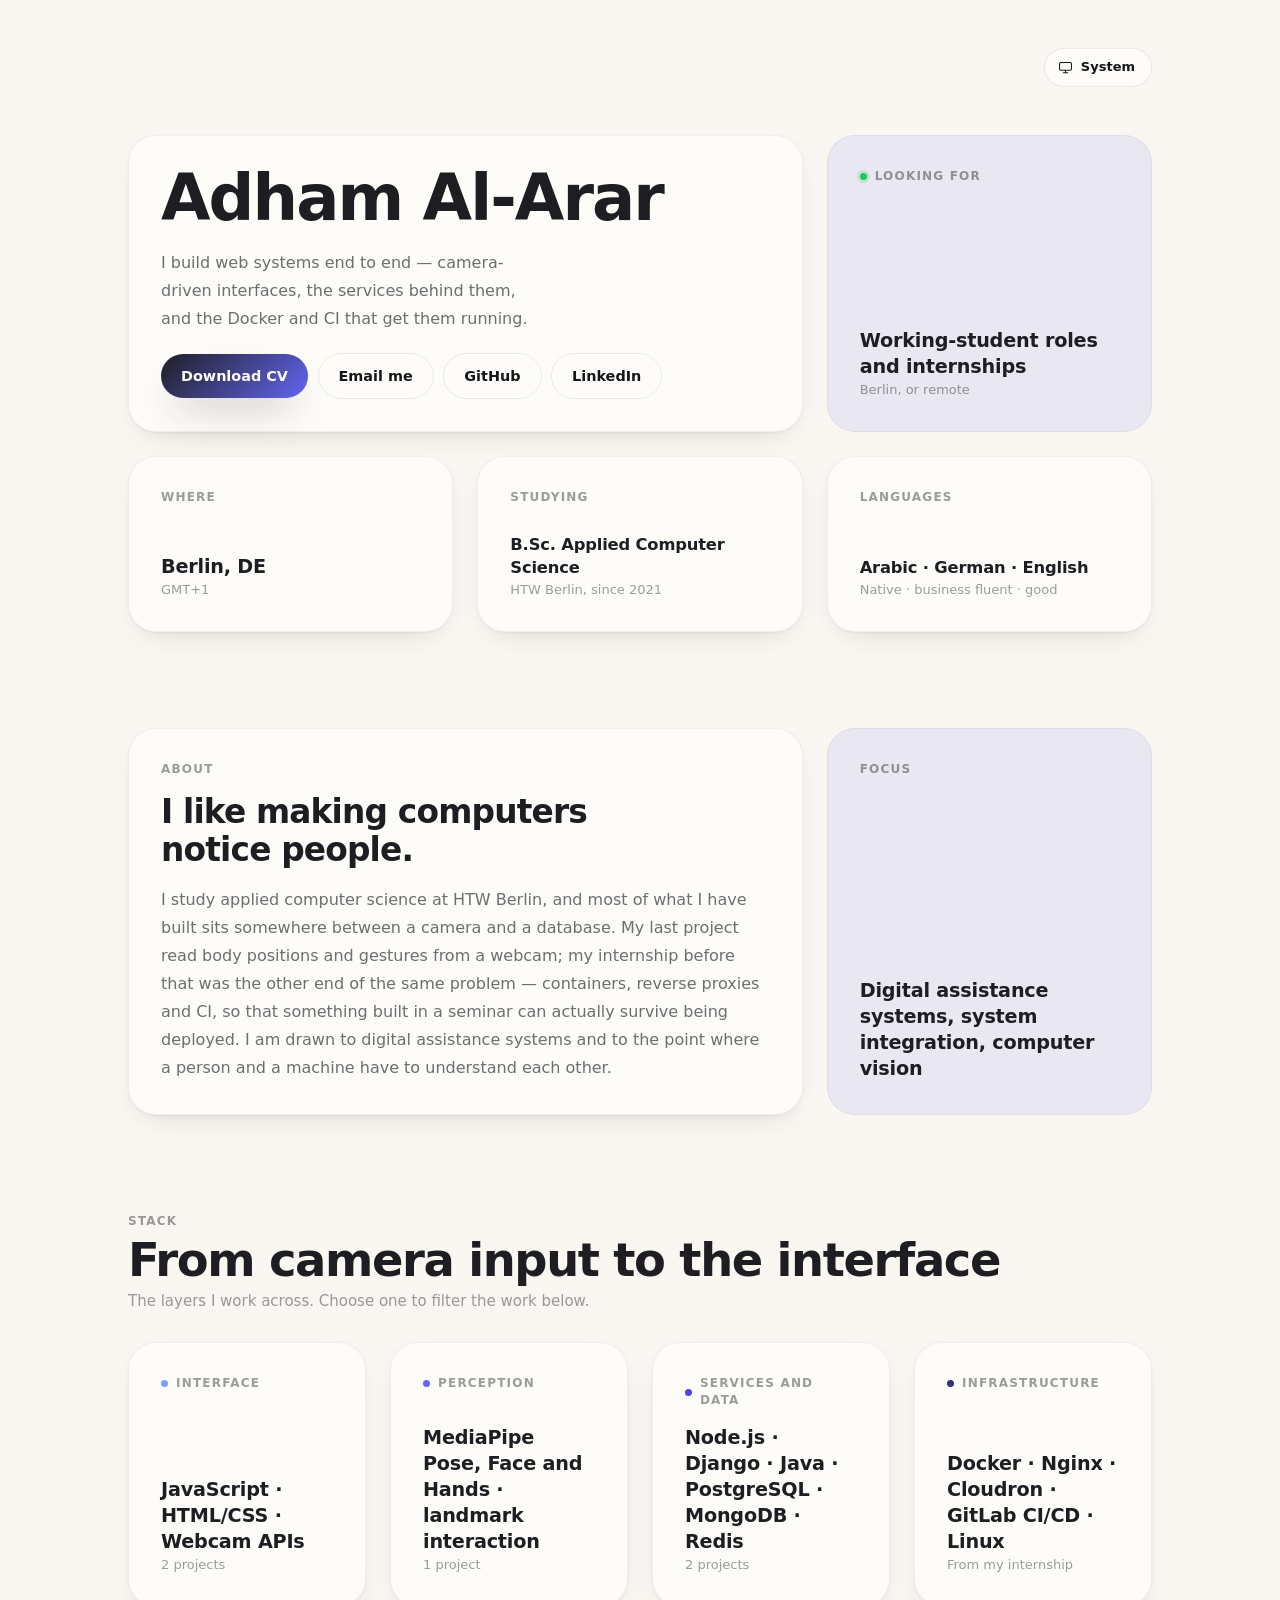
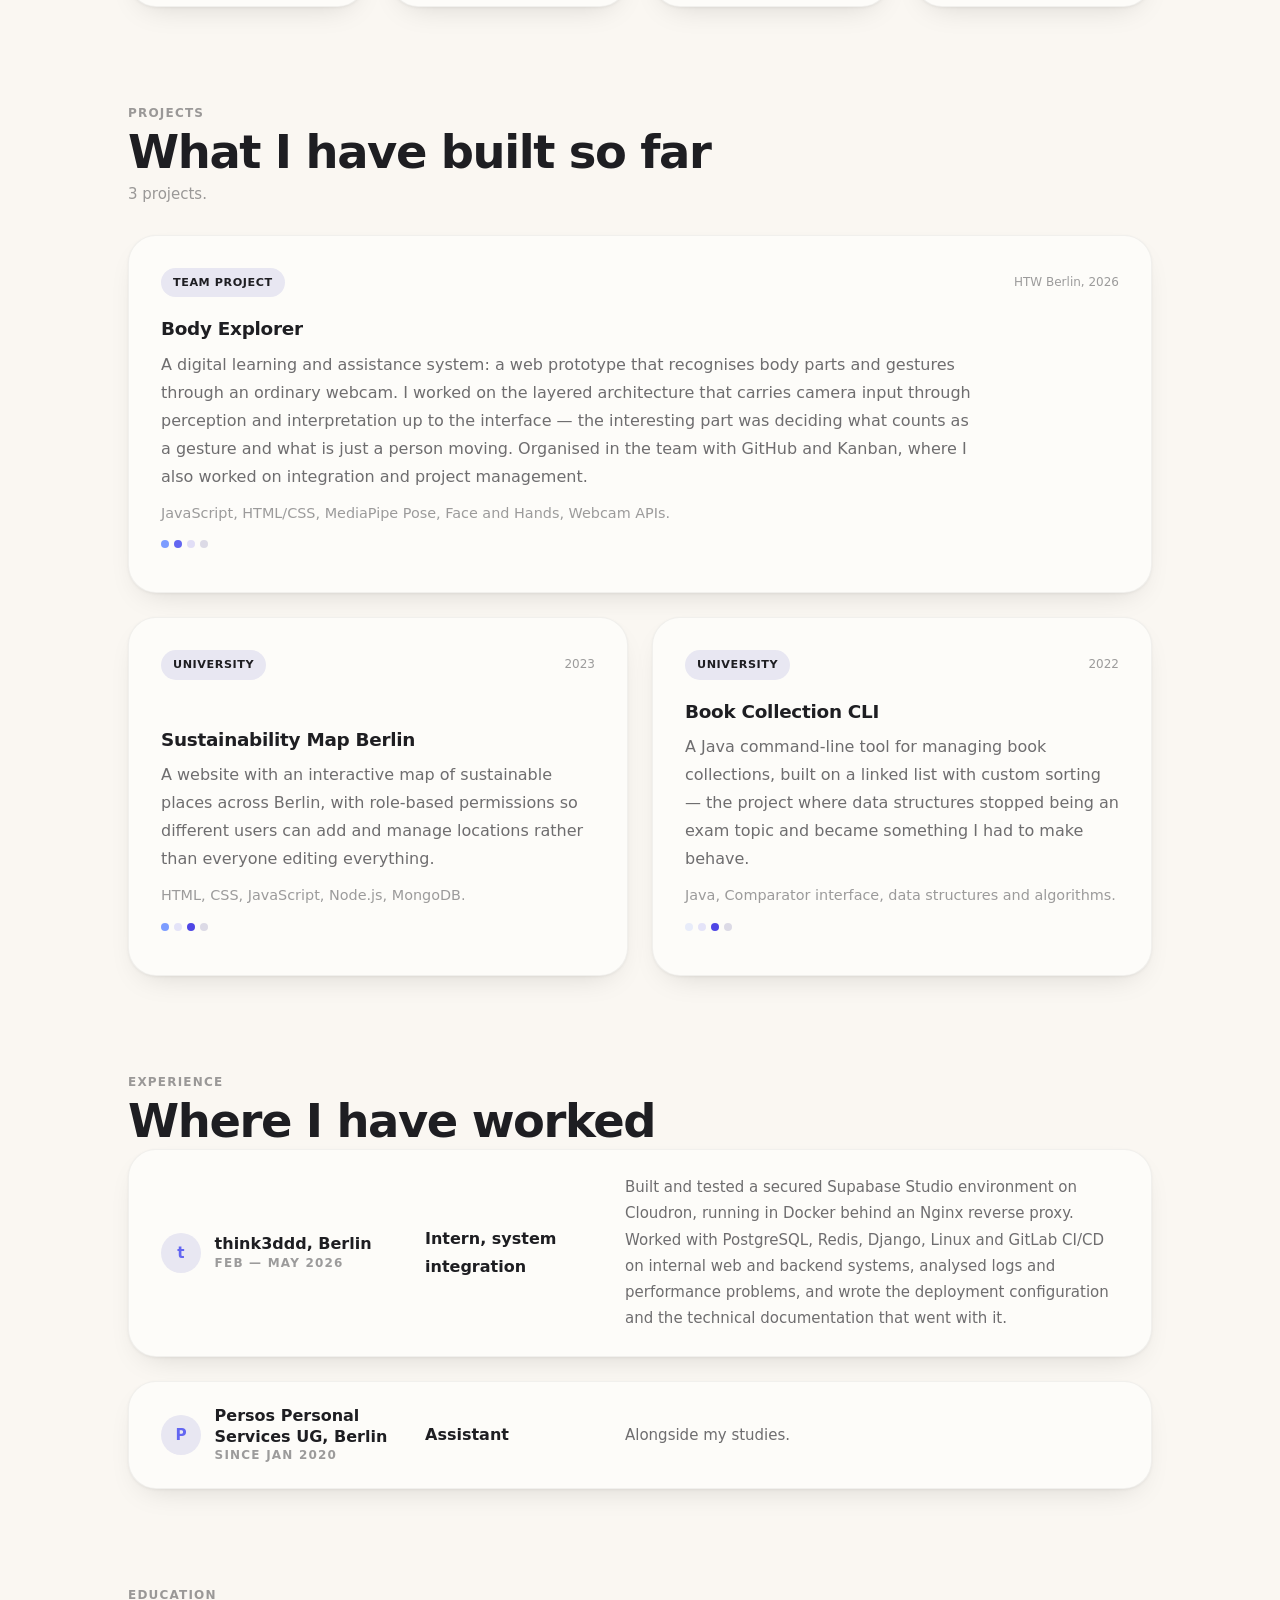
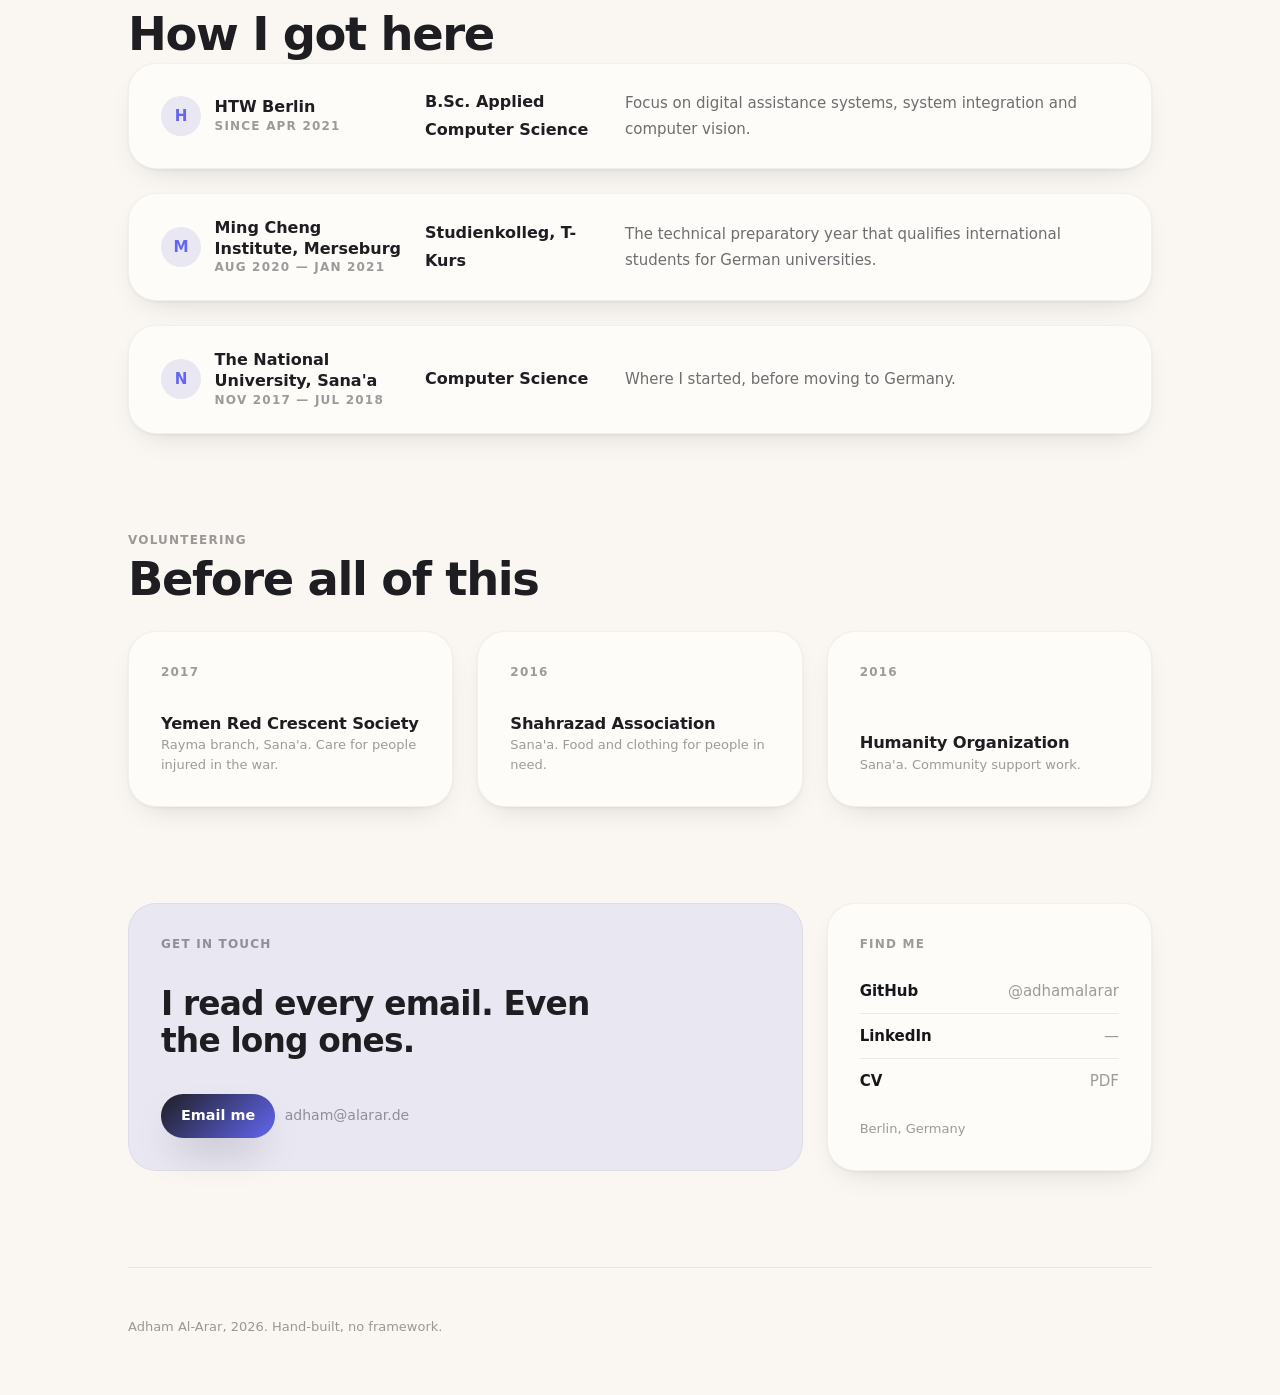
==== commit 6cae8324: "Add a light/dark toggle, and make the layer dots follow the theme The site already had a dark palett" ====
--- a/index.html
+++ b/index.html
@@ -7,13 +7,42 @@
 <meta name="description" content="Applied computer science student at HTW Berlin. System integration, web systems, and computer-vision interfaces.">
 <link rel="stylesheet" href="style.css">
 <link rel="icon" href="data:image/svg+xml,<svg xmlns='http://www.w3.org/2000/svg' viewBox='0 0 32 32'><rect width='32' height='32' rx='8' fill='%231E1E22'/><circle cx='16' cy='16' r='5' fill='%236366F1'/></svg>">
-<script>document.documentElement.className = "js";</script>
+<script>
+// Runs before the first paint, so the right theme is already on <html>
+// and a visitor who picked dark never sees a flash of cream.
+(function () {
+  var root = document.documentElement;
+  root.className = "js";
+  var choice = null;
+  try { choice = localStorage.getItem("theme"); } catch (e) {}
+  if (choice !== "light" && choice !== "dark") choice = "system";
+  root.dataset.themeChoice = choice;
+  root.dataset.theme = choice !== "system" ? choice
+    : (window.matchMedia("(prefers-color-scheme: dark)").matches ? "dark" : "light");
+}());
+</script>
 </head>
 <body>
 
 <a class="skip" href="#work">Skip to the work</a>
 
 <div class="page">
+
+  <div class="topbar">
+    <button class="theme-toggle" id="theme-toggle" type="button" title="Switch between system, light and dark">
+      <span class="theme-icon" aria-hidden="true">
+        <svg data-mode="system" viewBox="0 0 24 24"><rect x="2.5" y="4" width="19" height="12.5" rx="2"/><path d="M8.5 20.5h7M12 16.5v4"/></svg>
+        <svg data-mode="light" viewBox="0 0 24 24"><circle cx="12" cy="12" r="4"/><path d="M12 2.5v2.2M12 19.3v2.2M4.2 4.2l1.6 1.6M18.2 18.2l1.6 1.6M2.5 12h2.2M19.3 12h2.2M4.2 19.8l1.6-1.6M18.2 5.8l1.6-1.6"/></svg>
+        <svg data-mode="dark" viewBox="0 0 24 24"><path d="M21 12.8A9 9 0 1 1 11.2 3a7 7 0 0 0 9.8 9.8z"/></svg>
+      </span>
+      <span class="vh">Theme:</span>
+      <span class="theme-name">
+        <span data-mode="system">System</span>
+        <span data-mode="light">Light</span>
+        <span data-mode="dark">Dark</span>
+      </span>
+    </button>
+  </div>
 
   <!-- ============ hero ============ -->
   <section class="bento" aria-label="Introduction">
@@ -343,6 +372,35 @@
 </div>
 
 <script>
+(function () {
+  var root = document.documentElement;
+  var toggle = document.getElementById('theme-toggle');
+  var order = ['system', 'light', 'dark'];
+  var prefersDark = window.matchMedia('(prefers-color-scheme: dark)');
+
+  // data-theme-choice is what the visitor picked; data-theme is what that
+  // resolves to right now, which for "system" is whatever the OS says.
+  function paint() {
+    var choice = root.dataset.themeChoice;
+    root.dataset.theme = choice !== 'system' ? choice
+      : (prefersDark.matches ? 'dark' : 'light');
+  }
+
+  toggle.addEventListener('click', function () {
+    var next = order[(order.indexOf(root.dataset.themeChoice) + 1) % order.length];
+    root.dataset.themeChoice = next;
+    try {
+      if (next === 'system') localStorage.removeItem('theme');
+      else localStorage.setItem('theme', next);
+    } catch (e) {}
+    paint();
+  });
+
+  // Follow the OS live while the pick is "system".
+  if (prefersDark.addEventListener) prefersDark.addEventListener('change', paint);
+  else if (prefersDark.addListener) prefersDark.addListener(paint);
+}());
+
 (function () {
   var layers = Array.prototype.slice.call(document.querySelectorAll('.tile-layer'));
   var projects = Array.prototype.slice.call(document.querySelectorAll('.tile-project'));
@@ -367,11 +425,6 @@
     }
   });
 
-  var palette = {};
-  layers.forEach(function (l) {
-    palette[l.dataset.layer] = getComputedStyle(l).getPropertyValue('--layer').trim();
-  });
-
   // Each project shows a dot per layer it touches, dimmed for the ones it does not.
   var order = layers.map(function (l) { return l.dataset.layer; });
   var names = {};
@@ -381,7 +434,9 @@
     var touches = p.dataset.layers.split(' ');
     p.querySelector('.dots').innerHTML = order.map(function (key) {
       var on = touches.indexOf(key) !== -1;
-      return '<i style="background:' + palette[key] + '" class="' + (on ? '' : 'off') +
+      // The colour comes from a class, not an inline hex, so the dots
+      // re-paint with everything else when the theme changes.
+      return '<i class="l-' + key + (on ? '' : ' off') +
              '" title="' + names[key] + '"></i>';
     }).join('');
   });
--- a/style.css
+++ b/style.css
@@ -4,9 +4,17 @@
    warm cream page, near-white tiles at 28px radius, one lavender
    accent tile per grid, indigo #6366F1, system-ui, uppercase
    micro-labels, and a single scroll-reveal per tile.
+
+   Theme: three states. The visitor picks light or dark with the
+   toggle in the corner, or leaves it on System and follows the OS.
+   The choice lives on <html> as data-theme-choice (system|light|
+   dark); the theme actually painted lives beside it as data-theme
+   (light|dark), resolved before first paint so there is no flash.
    --------------------------------------------------------------- */
 
 :root {
+  color-scheme: light;
+
   --page:        #faf7f2;
   --tile:        #fdfcf9;
   --tile-line:   rgba(22, 21, 26, .05);
@@ -21,10 +29,10 @@
   --btn-from:    #1e1e22;
   --hairline:    rgba(22, 21, 26, .08);
 
-  --l-interface: #7c9cff;
-  --l-services:  #6366f1;
-  --l-data:      #4f46e5;
-  --l-infra:     #312e81;
+  --l-interface:  #7c9cff;
+  --l-perception: #6366f1;
+  --l-services:   #4f46e5;
+  --l-infra:      #312e81;
 
   --sans: system-ui, -apple-system, "Segoe UI", Roboto, Helvetica, Arial, sans-serif;
   --serif: Georgia, "Times New Roman", serif;
@@ -34,8 +42,15 @@
   --pad: clamp(1.4rem, 3vw, 2rem);
 }
 
+/* The dark palette, written twice on purpose: once for the OS
+   preference (which also covers visitors without JavaScript, where
+   the toggle is hidden) and once for an explicit pick of dark. The
+   two blocks must stay in sync. */
+
 @media (prefers-color-scheme: dark) {
-  :root {
+  :root:not([data-theme="light"]) {
+    color-scheme: dark;
+
     --page:        #0e0e12;
     --tile:        #17171c;
     --tile-line:   rgba(255, 255, 255, .07);
@@ -50,11 +65,34 @@
     --btn-from:    #33336a;
     --hairline:    rgba(255, 255, 255, .1);
 
-    --l-interface: #93aeff;
-    --l-services:  #8a8cf8;
-    --l-data:      #7a73f0;
-    --l-infra:     #5b57c9;
+    --l-interface:  #93aeff;
+    --l-perception: #8a8cf8;
+    --l-services:   #7a73f0;
+    --l-infra:      #5b57c9;
   }
+}
+
+:root[data-theme="dark"] {
+  color-scheme: dark;
+
+  --page:        #0e0e12;
+  --tile:        #17171c;
+  --tile-line:   rgba(255, 255, 255, .07);
+  --tile-hover:  rgba(255, 255, 255, .18);
+  --tile-shadow: 0 1px 3px rgba(0, 0, 0, .4), 0 12px 32px -16px rgba(0, 0, 0, .7);
+  --accent-tile: #1e1e2e;
+  --ink:         #ededf2;
+  --heading:     #f6f6fa;
+  --muted:       rgba(237, 237, 242, .62);
+  --faint:       rgba(237, 237, 242, .42);
+  --accent:      #8a8cf8;
+  --btn-from:    #33336a;
+  --hairline:    rgba(255, 255, 255, .1);
+
+  --l-interface:  #93aeff;
+  --l-perception: #8a8cf8;
+  --l-services:   #7a73f0;
+  --l-infra:      #5b57c9;
 }
 
 *, *::before, *::after { box-sizing: border-box; }
@@ -82,6 +120,56 @@
 
 .skip { position: absolute; left: -9999px; }
 .skip:focus { left: 1.5rem; top: 1.5rem; background: var(--tile); padding: .7rem 1.2rem; border-radius: 999px; }
+
+/* ---------------- theme toggle ---------------- */
+
+.topbar { display: flex; justify-content: flex-end; padding-top: .5rem; }
+
+/* Nothing to toggle without JavaScript — the OS preference decides. */
+.theme-toggle { display: none; }
+
+.js .theme-toggle {
+  display: inline-flex;
+  align-items: center;
+  gap: .5rem;
+  font: inherit;
+  font-size: .8125rem;
+  font-weight: 600;
+  padding: .45rem 1rem .45rem .8rem;
+  border: 1px solid var(--hairline);
+  border-radius: 999px;
+  background: var(--tile);
+  color: var(--ink);
+  cursor: pointer;
+  transition: border-color 200ms, background-color 200ms;
+}
+.theme-toggle:hover { border-color: var(--tile-hover); }
+
+.theme-toggle svg {
+  width: 15px;
+  height: 15px;
+  flex: none;
+  fill: none;
+  stroke: currentColor;
+  stroke-width: 1.7;
+  stroke-linecap: round;
+  stroke-linejoin: round;
+}
+
+/* One icon and one word at a time: whichever matches the current pick. */
+.theme-toggle [data-mode] { display: none; }
+:root[data-theme-choice="system"] .theme-toggle [data-mode="system"],
+:root[data-theme-choice="light"]  .theme-toggle [data-mode="light"],
+:root[data-theme-choice="dark"]   .theme-toggle [data-mode="dark"] { display: block; }
+
+.vh {
+  position: absolute;
+  width: 1px;
+  height: 1px;
+  overflow: hidden;
+  clip-path: inset(50%);
+  white-space: nowrap;
+}
 
 /* ---------------- grid ---------------- */
 
@@ -245,10 +333,10 @@
   font: inherit;
   color: inherit;
 }
-.tile-layer[data-layer="interface"] { --layer: var(--l-interface); }
-.tile-layer[data-layer="services"]  { --layer: var(--l-services); }
-.tile-layer[data-layer="data"]      { --layer: var(--l-data); }
-.tile-layer[data-layer="infra"]     { --layer: var(--l-infra); }
+.tile-layer[data-layer="interface"]  { --layer: var(--l-interface); }
+.tile-layer[data-layer="perception"] { --layer: var(--l-perception); }
+.tile-layer[data-layer="services"]   { --layer: var(--l-services); }
+.tile-layer[data-layer="infra"]      { --layer: var(--l-infra); }
 
 .tile-layer[aria-pressed="true"] {
   background: var(--accent-tile);
@@ -282,8 +370,13 @@
 .metric { font-size: .75rem; color: var(--faint); text-align: right; }
 
 .dots { display: flex; gap: 5px; margin: .9rem 0 .75rem; }
-.dots i { width: 8px; height: 8px; border-radius: 50%; }
+.dots i { width: 8px; height: 8px; border-radius: 50%; background: var(--layer, var(--accent)); }
 .dots i.off { opacity: .16; }
+
+.dots i.l-interface  { --layer: var(--l-interface); }
+.dots i.l-perception { --layer: var(--l-perception); }
+.dots i.l-services   { --layer: var(--l-services); }
+.dots i.l-infra      { --layer: var(--l-infra); }
 
 .tile-links { display: flex; gap: 1.1rem; font-size: .875rem; font-weight: 600; }
 .tile-links a { text-decoration: none; }
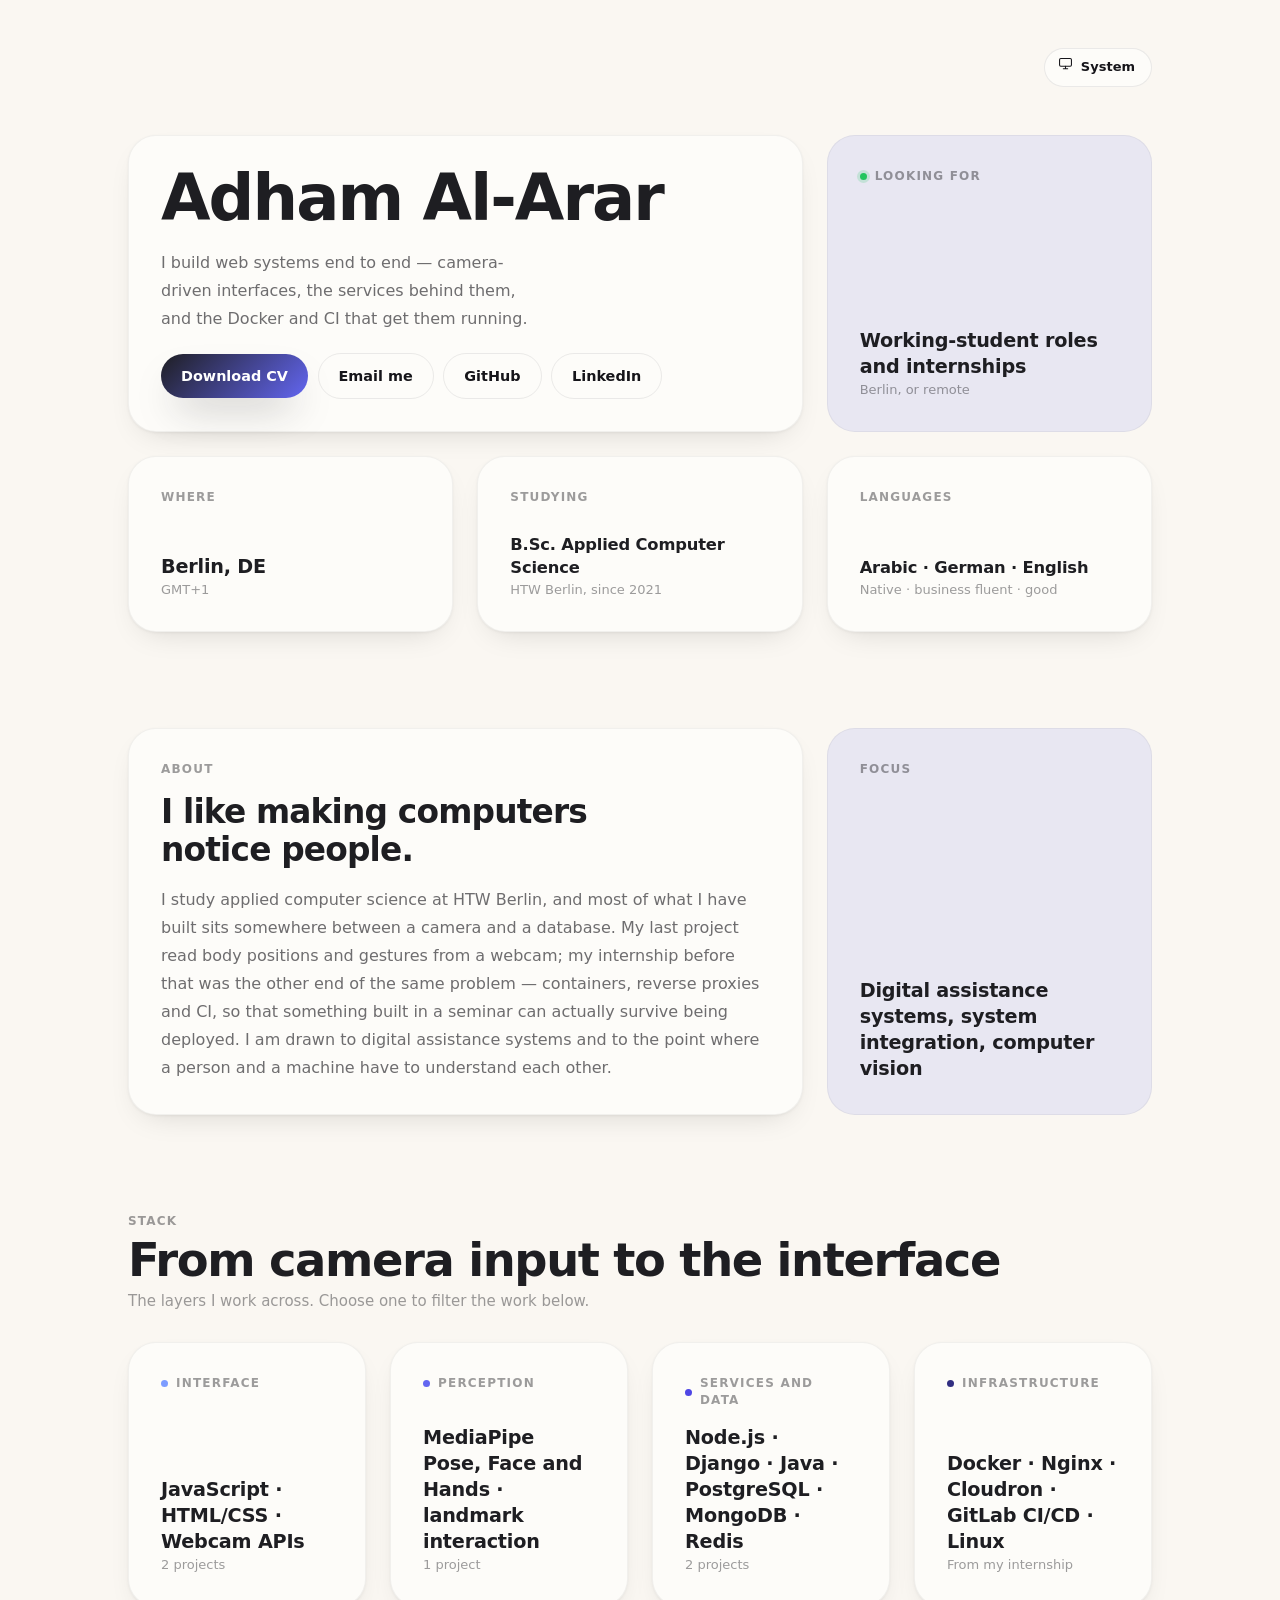
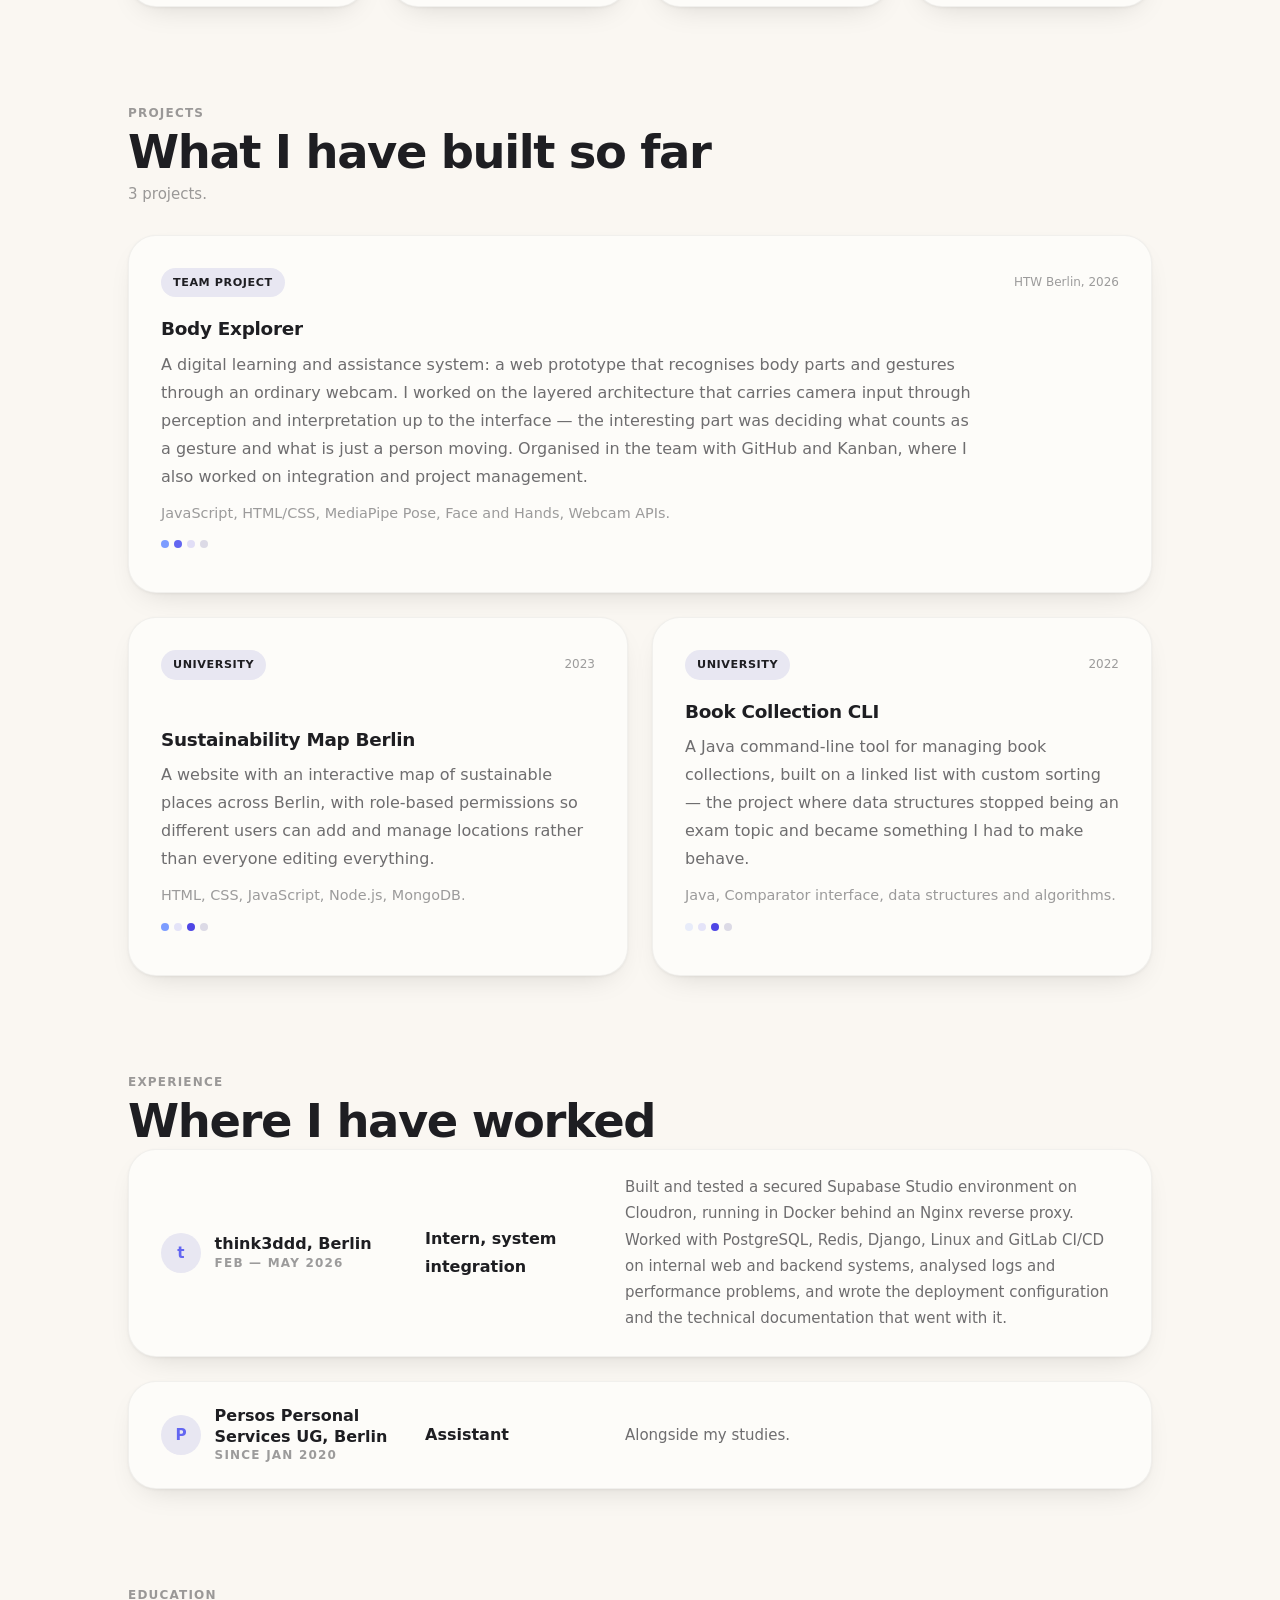
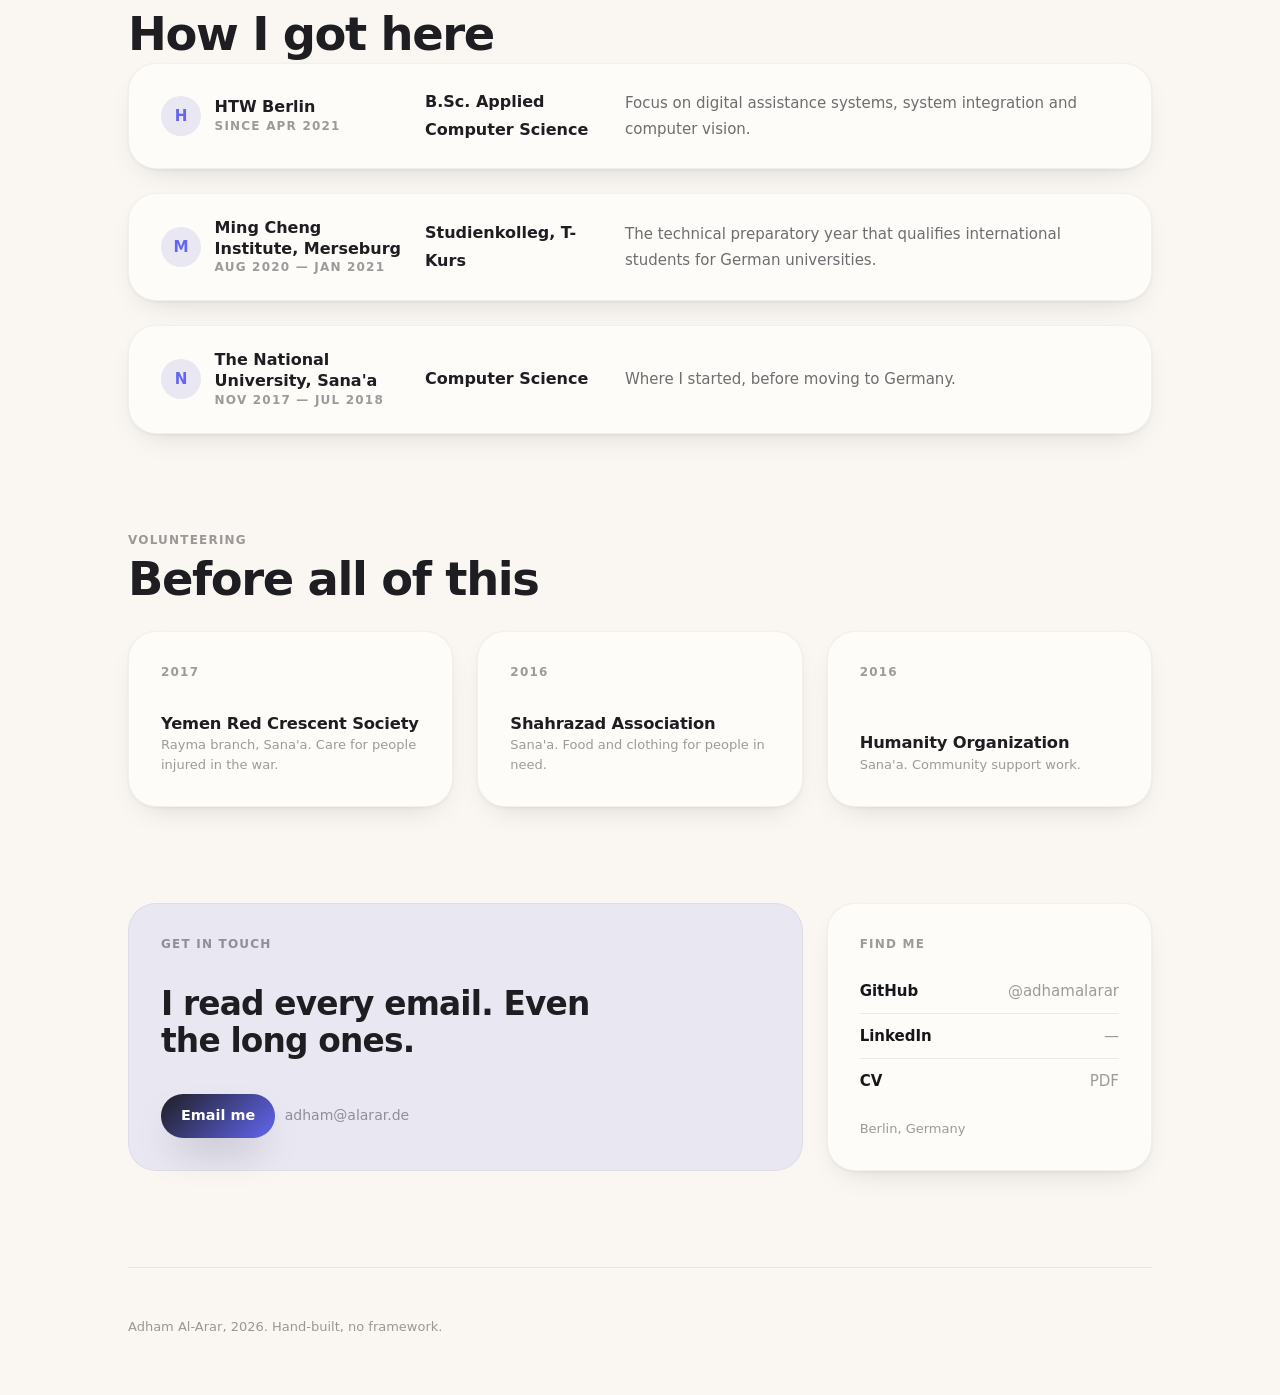
==== commit f96016a1: "Stop the toggle from breaking when a stale stylesheet is cached Reported on mobile: the toggle rende" ====
--- a/index.html
+++ b/index.html
@@ -5,7 +5,7 @@
 <meta name="viewport" content="width=device-width, initial-scale=1">
 <title>Adham Al-Arar — Applied computer science, Berlin</title>
 <meta name="description" content="Applied computer science student at HTW Berlin. System integration, web systems, and computer-vision interfaces.">
-<link rel="stylesheet" href="style.css">
+<link rel="stylesheet" href="style.css?v=2">
 <link rel="icon" href="data:image/svg+xml,<svg xmlns='http://www.w3.org/2000/svg' viewBox='0 0 32 32'><rect width='32' height='32' rx='8' fill='%231E1E22'/><circle cx='16' cy='16' r='5' fill='%236366F1'/></svg>">
 <script>
 // Runs before the first paint, so the right theme is already on <html>
@@ -29,11 +29,15 @@
 <div class="page">
 
   <div class="topbar">
-    <button class="theme-toggle" id="theme-toggle" type="button" title="Switch between system, light and dark">
+    <!-- Hidden until the script unhides it: there is nothing to toggle without
+         JavaScript. The icons carry size and stroke as attributes, not only as
+         CSS, so the button stays presentable even if the stylesheet is missing. -->
+    <button class="theme-toggle" id="theme-toggle" type="button" hidden
+            title="Switch between system, light and dark">
       <span class="theme-icon" aria-hidden="true">
-        <svg data-mode="system" viewBox="0 0 24 24"><rect x="2.5" y="4" width="19" height="12.5" rx="2"/><path d="M8.5 20.5h7M12 16.5v4"/></svg>
-        <svg data-mode="light" viewBox="0 0 24 24"><circle cx="12" cy="12" r="4"/><path d="M12 2.5v2.2M12 19.3v2.2M4.2 4.2l1.6 1.6M18.2 18.2l1.6 1.6M2.5 12h2.2M19.3 12h2.2M4.2 19.8l1.6-1.6M18.2 5.8l1.6-1.6"/></svg>
-        <svg data-mode="dark" viewBox="0 0 24 24"><path d="M21 12.8A9 9 0 1 1 11.2 3a7 7 0 0 0 9.8 9.8z"/></svg>
+        <svg data-mode="system" viewBox="0 0 24 24" width="15" height="15" fill="none" stroke="currentColor" stroke-width="1.7" stroke-linecap="round" stroke-linejoin="round"><rect x="2.5" y="4" width="19" height="12.5" rx="2"/><path d="M8.5 20.5h7M12 16.5v4"/></svg>
+        <svg data-mode="light" viewBox="0 0 24 24" width="15" height="15" fill="none" stroke="currentColor" stroke-width="1.7" stroke-linecap="round" stroke-linejoin="round"><circle cx="12" cy="12" r="4"/><path d="M12 2.5v2.2M12 19.3v2.2M4.2 4.2l1.6 1.6M18.2 18.2l1.6 1.6M2.5 12h2.2M19.3 12h2.2M4.2 19.8l1.6-1.6M18.2 5.8l1.6-1.6"/></svg>
+        <svg data-mode="dark" viewBox="0 0 24 24" width="15" height="15" fill="none" stroke="currentColor" stroke-width="1.7" stroke-linecap="round" stroke-linejoin="round"><path d="M21 12.8A9 9 0 1 1 11.2 3a7 7 0 0 0 9.8 9.8z"/></svg>
       </span>
       <span class="vh">Theme:</span>
       <span class="theme-name">
@@ -377,6 +381,7 @@
   var toggle = document.getElementById('theme-toggle');
   var order = ['system', 'light', 'dark'];
   var prefersDark = window.matchMedia('(prefers-color-scheme: dark)');
+  var modes = Array.prototype.slice.call(toggle.querySelectorAll('[data-mode]'));
 
   // data-theme-choice is what the visitor picked; data-theme is what that
   // resolves to right now, which for "system" is whatever the OS says.
@@ -384,6 +389,12 @@
     var choice = root.dataset.themeChoice;
     root.dataset.theme = choice !== 'system' ? choice
       : (prefersDark.matches ? 'dark' : 'light');
+    // Showing one icon and one word is done here rather than in CSS: the script
+    // ships in this file alongside the markup, so the two cannot disagree, and
+    // an inline display beats whatever stylesheet the browser happens to hold.
+    modes.forEach(function (el) {
+      el.style.display = el.getAttribute('data-mode') === choice ? '' : 'none';
+    });
   }
 
   toggle.addEventListener('click', function () {
@@ -399,6 +410,9 @@
   // Follow the OS live while the pick is "system".
   if (prefersDark.addEventListener) prefersDark.addEventListener('change', paint);
   else if (prefersDark.addListener) prefersDark.addListener(paint);
+
+  paint();
+  toggle.hidden = false;
 }());
 
 (function () {
--- a/style.css
+++ b/style.css
@@ -125,10 +125,7 @@
 
 .topbar { display: flex; justify-content: flex-end; padding-top: .5rem; }
 
-/* Nothing to toggle without JavaScript — the OS preference decides. */
-.theme-toggle { display: none; }
-
-.js .theme-toggle {
+.theme-toggle {
   display: inline-flex;
   align-items: center;
   gap: .5rem;
@@ -143,6 +140,10 @@
   cursor: pointer;
   transition: border-color 200ms, background-color 200ms;
 }
+/* The markup ships it hidden and the script unhides it, so without
+   JavaScript there is no toggle and the OS preference decides. */
+.theme-toggle[hidden] { display: none; }
+
 .theme-toggle:hover { border-color: var(--tile-hover); }
 
 .theme-toggle svg {
@@ -155,12 +156,6 @@
   stroke-linecap: round;
   stroke-linejoin: round;
 }
-
-/* One icon and one word at a time: whichever matches the current pick. */
-.theme-toggle [data-mode] { display: none; }
-:root[data-theme-choice="system"] .theme-toggle [data-mode="system"],
-:root[data-theme-choice="light"]  .theme-toggle [data-mode="light"],
-:root[data-theme-choice="dark"]   .theme-toggle [data-mode="dark"] { display: block; }
 
 .vh {
   position: absolute;
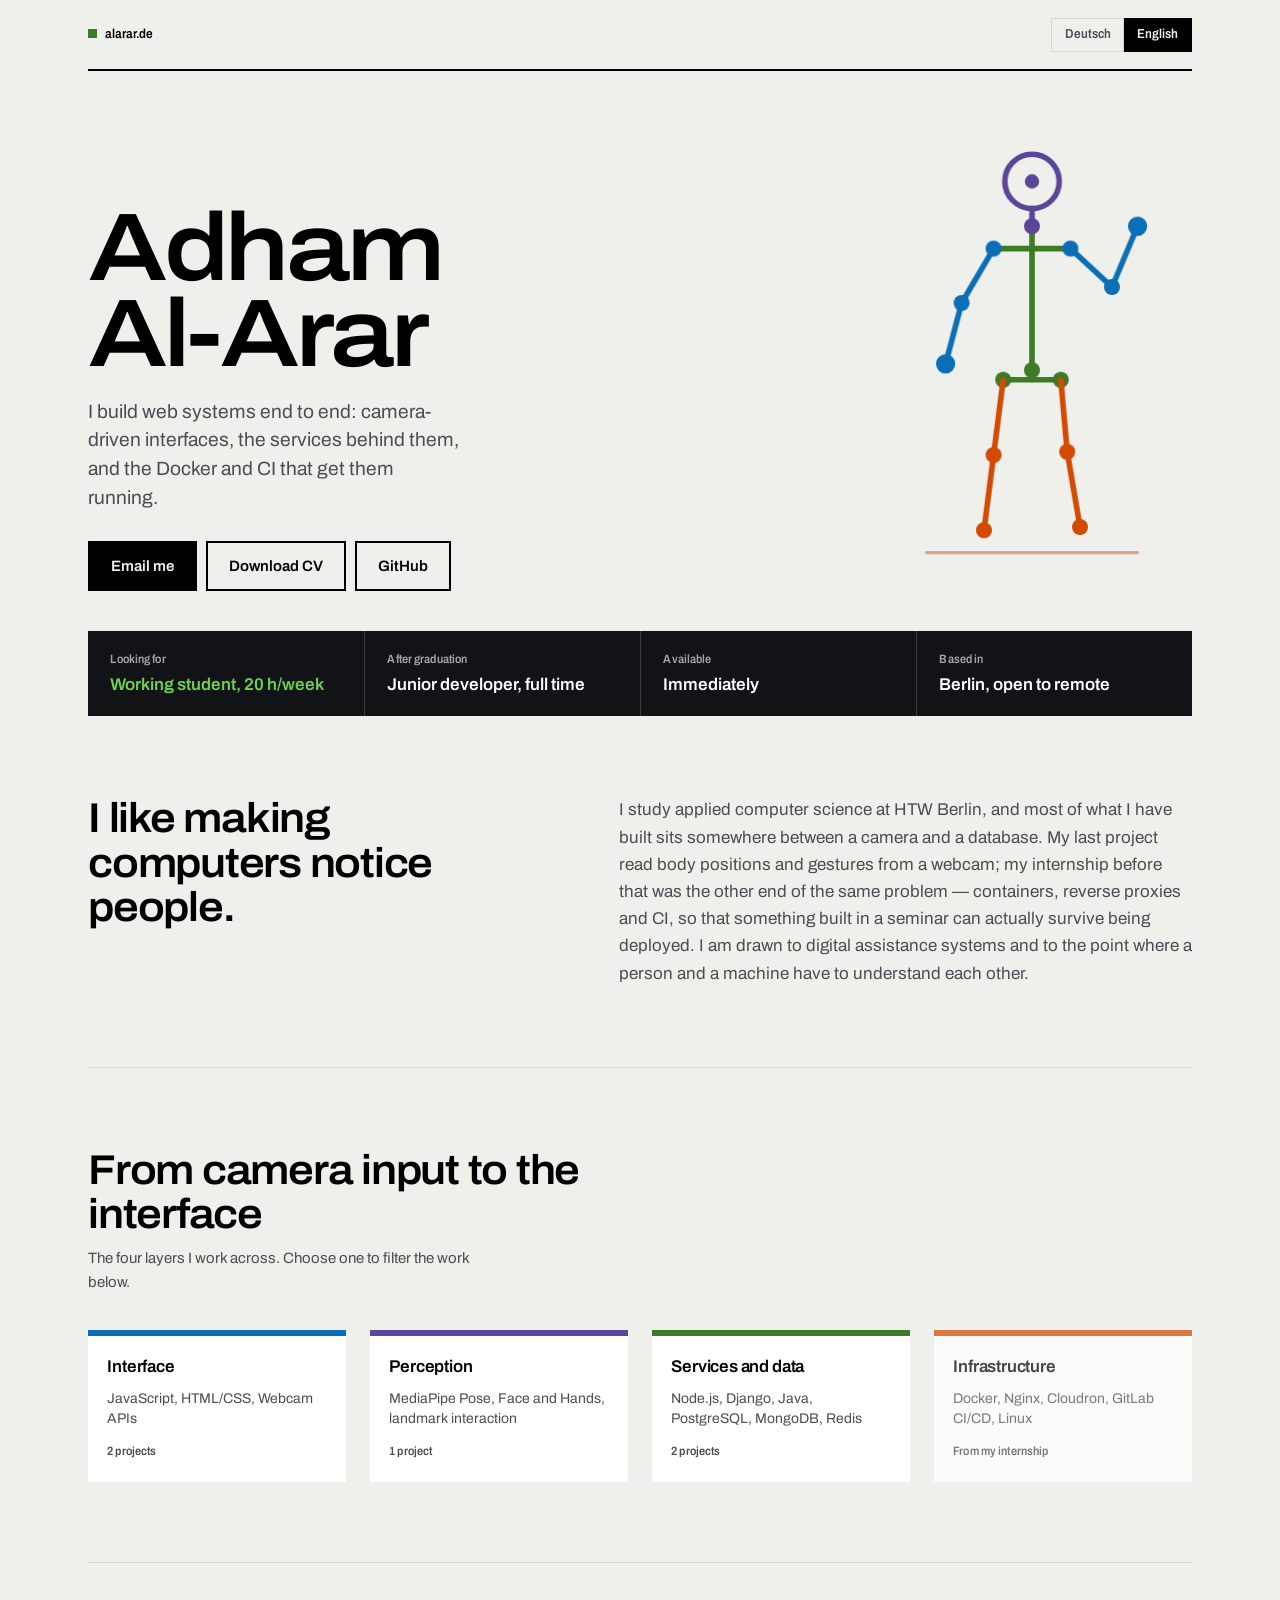
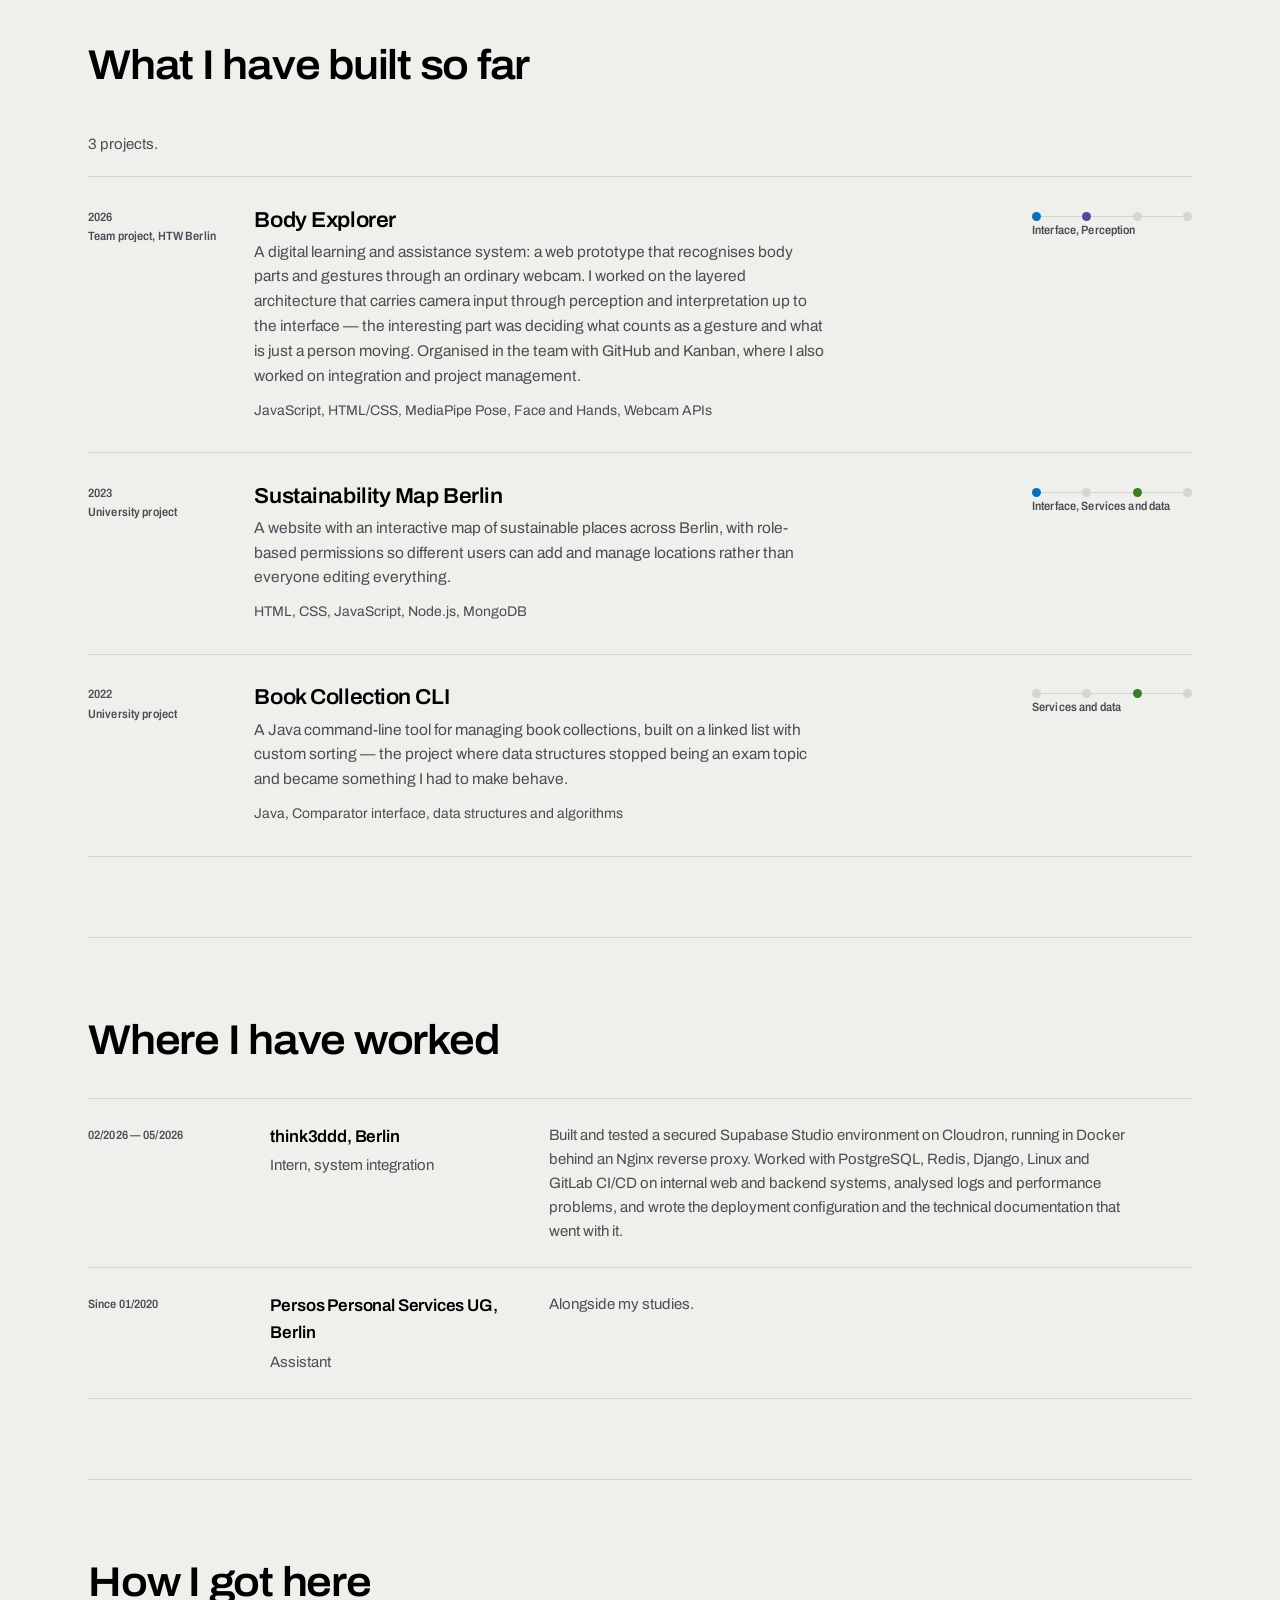
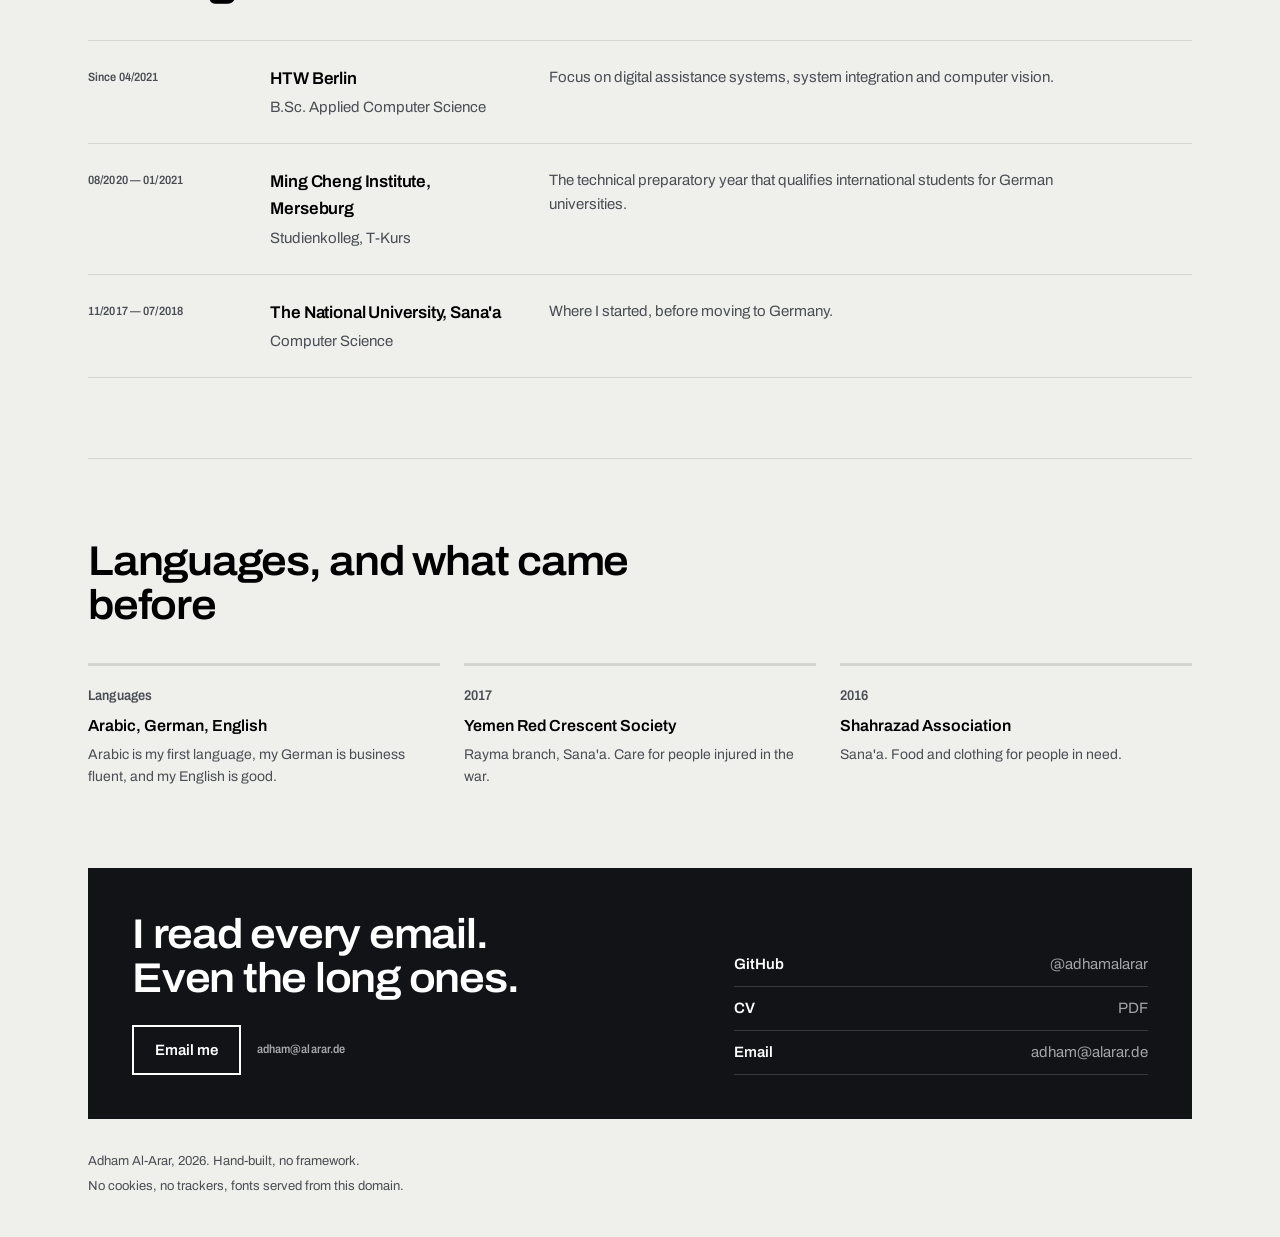
==== commit fa4b4879: "Self-host Archivo, rework layout and copy, add CLAUDE.md Co-Authored-By: Claude Opus 5.5 (1M context" ====
--- a/index.html
+++ b/index.html
@@ -4,506 +4,427 @@
 <meta charset="utf-8">
 <meta name="viewport" content="width=device-width, initial-scale=1">
 <title>Adham Al-Arar — Applied computer science, Berlin</title>
-<meta name="description" content="Applied computer science student at HTW Berlin. System integration, web systems, and computer-vision interfaces.">
-<link rel="stylesheet" href="style.css?v=2">
-<link rel="icon" href="data:image/svg+xml,<svg xmlns='http://www.w3.org/2000/svg' viewBox='0 0 32 32'><rect width='32' height='32' rx='8' fill='%231E1E22'/><circle cx='16' cy='16' r='5' fill='%236366F1'/></svg>">
-<script>
-// Runs before the first paint, so the right theme is already on <html>
-// and a visitor who picked dark never sees a flash of cream.
-(function () {
-  var root = document.documentElement;
-  root.className = "js";
-  var choice = null;
-  try { choice = localStorage.getItem("theme"); } catch (e) {}
-  if (choice !== "light" && choice !== "dark") choice = "system";
-  root.dataset.themeChoice = choice;
-  root.dataset.theme = choice !== "system" ? choice
-    : (window.matchMedia("(prefers-color-scheme: dark)").matches ? "dark" : "light");
-}());
-</script>
+<meta name="description" content="Applied computer science student at HTW Berlin. Looking for a working-student role, 20 h/week, in Berlin or remote. System integration, web systems and computer-vision interfaces.">
+<link rel="preload" href="font/archivo-latin.woff2" as="font" type="font/woff2" crossorigin>
+<link rel="stylesheet" href="style.css">
+<link rel="icon" href="data:image/svg+xml,<svg xmlns='http://www.w3.org/2000/svg' viewBox='0 0 32 32'><rect width='32' height='32' fill='%23121316'/><circle cx='16' cy='9' r='4' fill='%23a78bde'/><path d='M16 14v8M9 27l7-5 7 5' stroke='%234ea8e8' stroke-width='2.5' fill='none' stroke-linecap='round'/></svg>">
+<script>document.documentElement.className = "js";</script>
 </head>
-<body>
-
-<a class="skip" href="#work">Skip to the work</a>
+
+<!-- data-title-de: the page title swaps with the language -->
+<body data-title-de="Adham Al-Arar — Angewandte Informatik, Berlin">
+
+<a class="skip" href="#work" data-de="Zu den Projekten springen">Skip to the work</a>
 
 <div class="page">
 
-  <div class="topbar">
-    <!-- Hidden until the script unhides it: there is nothing to toggle without
-         JavaScript. The icons carry size and stroke as attributes, not only as
-         CSS, so the button stays presentable even if the stylesheet is missing. -->
-    <button class="theme-toggle" id="theme-toggle" type="button" hidden
-            title="Switch between system, light and dark">
-      <span class="theme-icon" aria-hidden="true">
-        <svg data-mode="system" viewBox="0 0 24 24" width="15" height="15" fill="none" stroke="currentColor" stroke-width="1.7" stroke-linecap="round" stroke-linejoin="round"><rect x="2.5" y="4" width="19" height="12.5" rx="2"/><path d="M8.5 20.5h7M12 16.5v4"/></svg>
-        <svg data-mode="light" viewBox="0 0 24 24" width="15" height="15" fill="none" stroke="currentColor" stroke-width="1.7" stroke-linecap="round" stroke-linejoin="round"><circle cx="12" cy="12" r="4"/><path d="M12 2.5v2.2M12 19.3v2.2M4.2 4.2l1.6 1.6M18.2 18.2l1.6 1.6M2.5 12h2.2M19.3 12h2.2M4.2 19.8l1.6-1.6M18.2 5.8l1.6-1.6"/></svg>
-        <svg data-mode="dark" viewBox="0 0 24 24" width="15" height="15" fill="none" stroke="currentColor" stroke-width="1.7" stroke-linecap="round" stroke-linejoin="round"><path d="M21 12.8A9 9 0 1 1 11.2 3a7 7 0 0 0 9.8 9.8z"/></svg>
-      </span>
-      <span class="vh">Theme:</span>
-      <span class="theme-name">
-        <span data-mode="system">System</span>
-        <span data-mode="light">Light</span>
-        <span data-mode="dark">Dark</span>
-      </span>
-    </button>
-  </div>
+  <header class="topbar">
+    <a class="mark" href="/">alarar.de</a>
+    <div class="lang" role="group" aria-label="Language">
+      <button type="button" data-lang="de" aria-pressed="false">Deutsch</button>
+      <button type="button" data-lang="en" aria-pressed="true">English</button>
+    </div>
+  </header>
 
   <!-- ============ hero ============ -->
-  <section class="bento" aria-label="Introduction">
-
-    <div class="tile span4 tile-name reveal">
-      <h1>Adham Al-Arar</h1>
-      <p class="tagline">I build web systems end to end — camera-driven interfaces, the services
-        behind them, and the Docker and CI that get them running.</p>
-      <div class="links">
-        <a class="btn primary" href="cv.pdf">Download CV</a>
-        <a class="btn" href="mailto:adham@alarar.de">Email me</a>
+  <section class="hero" aria-label="Introduction">
+    <div>
+      <h1 class="name">Adham <span>Al-Arar</span></h1>
+      <p class="lede" data-de="Ich baue Websysteme von der Kamera bis zum Deployment: kamerabasierte Oberflächen, die Dienste dahinter und das Docker- und CI-Setup, mit dem sie am Ende auch laufen.">I build web systems end to end: camera-driven interfaces, the services behind them, and the Docker and CI that get them running.</p>
+      <div class="hero-actions">
+        <a class="btn solid" href="mailto:adham@alarar.de" data-de="Schreiben Sie mir">Email me</a>
+        <a class="btn" href="cv.pdf" data-de="Lebenslauf (PDF, englisch)">Download CV</a>
         <a class="btn" href="https://github.com/adhamalarar">GitHub</a>
-        <!-- TODO: your LinkedIn URL, or delete this button -->
-        <a class="btn" href="https://linkedin.com/in/">LinkedIn</a>
-      </div>
-    </div>
-
-    <div class="tile span2 accent tile-status reveal">
-      <p class="label"><span class="dot"></span>Looking for</p>
-      <div>
-        <!-- TODO: I inferred this from your CV — correct it if you want something else -->
-        <p class="value">Working-student roles and internships</p>
-        <p class="caption">Berlin, or remote</p>
-      </div>
-    </div>
-
-    <div class="tile span2 tile-stat reveal">
-      <p class="label">Where</p>
-      <div>
-        <p class="value">Berlin, DE</p>
-        <p class="caption">GMT+1</p>
-      </div>
-    </div>
-
-    <div class="tile span2 tile-stat reveal">
-      <p class="label">Studying</p>
-      <div>
-        <p class="value small">B.Sc. Applied Computer Science</p>
-        <p class="caption">HTW Berlin, since 2021</p>
-      </div>
-    </div>
-
-    <div class="tile span2 tile-stat reveal">
-      <p class="label">Languages</p>
-      <div>
-        <p class="value small">Arabic&nbsp;· German&nbsp;· English</p>
-        <p class="caption">Native · business fluent · good</p>
-      </div>
-    </div>
-
+      </div>
+    </div>
+
+    <div class="figure">
+      <!-- Otl Aicher drew people as points joined by segments. So does MediaPipe.
+           Each limb group carries the colour of the layer it stands for. -->
+      <svg class="fig" viewBox="0 0 200 290" role="img" aria-labelledby="figure-title">
+        <title id="figure-title" data-de="Eine Strichfigur aus Gelenkpunkten, wie sie eine Pose-Erkennung aus einem Kamerabild liest.">A stick figure of joint landmarks, of the kind pose detection reads out of a camera frame.</title>
+
+        <g data-part="services">
+          <path class="bone" pathLength="1" d="M100 62 L100 152"/>
+          <path class="bone" pathLength="1" d="M76 76 L124 76"/>
+          <path class="bone" pathLength="1" d="M82 158 L118 158"/>
+          <circle class="joint" cx="100" cy="152" r="5"/>
+          <circle class="joint" cx="82" cy="158" r="5"/>
+          <circle class="joint" cx="118" cy="158" r="5"/>
+        </g>
+
+        <g data-part="interface">
+          <path class="bone" pathLength="1" d="M76 76 L56 110 L46 148"/>
+          <path class="bone" pathLength="1" d="M124 76 L150 100 L166 62"/>
+          <circle class="joint" cx="76" cy="76" r="5"/>
+          <circle class="joint" cx="124" cy="76" r="5"/>
+          <circle class="joint" cx="56" cy="110" r="5"/>
+          <circle class="joint" cx="150" cy="100" r="5"/>
+          <circle class="joint" cx="46" cy="148" r="6"/>
+          <circle class="joint" cx="166" cy="62" r="6"/>
+        </g>
+
+        <g data-part="infra">
+          <path class="bone" pathLength="1" d="M82 158 L76 205 L70 252"/>
+          <path class="bone" pathLength="1" d="M118 158 L122 203 L130 250"/>
+          <circle class="joint" cx="76" cy="205" r="5"/>
+          <circle class="joint" cx="122" cy="203" r="5"/>
+          <circle class="joint" cx="70" cy="252" r="5"/>
+          <circle class="joint" cx="130" cy="250" r="5"/>
+          <path class="bone ground" pathLength="1" d="M34 266 L166 266"/>
+        </g>
+
+        <g data-part="perception">
+          <path class="bone" pathLength="1" d="M100 51 L100 62"/>
+          <circle class="bone" pathLength="1" cx="100" cy="34" r="17"/>
+          <circle class="joint" cx="100" cy="34" r="4.5"/>
+          <circle class="joint" cx="100" cy="62" r="5"/>
+        </g>
+      </svg>
+    </div>
+  </section>
+
+  <!-- ============ availability ============ -->
+  <!-- The four things a German employer checks before reading anything else.
+       TODO: correct "Immediately" / "ab sofort" if you have a start date.
+       TODO: if your residence permit already allows the work, say so here —
+             it removes the one doubt that stops student applications. -->
+  <section class="band" aria-label="Availability">
+    <div>
+      <p class="data" data-de="Ich suche">Looking for</p>
+      <strong class="live" data-de="Werkstudent, 20 Std./Woche">Working student, 20 h/week</strong>
+    </div>
+    <div>
+      <p class="data" data-de="Nach dem Abschluss">After graduation</p>
+      <strong data-de="Berufseinstieg als Junior-Entwickler">Junior developer, full time</strong>
+    </div>
+    <div>
+      <p class="data" data-de="Verfügbar">Available</p>
+      <strong data-de="ab sofort">Immediately</strong>
+    </div>
+    <div>
+      <p class="data" data-de="Standort">Based in</p>
+      <strong data-de="Berlin, remote möglich">Berlin, open to remote</strong>
+    </div>
   </section>
 
   <!-- ============ about ============ -->
-  <section class="bento" aria-label="About">
-
-    <div class="tile span4 reveal">
-      <p class="label">About</p>
-      <h2 class="tile-headline">I like making computers notice people.</h2>
-      <p class="prose">I study applied computer science at HTW Berlin, and most of what I have
-        built sits somewhere between a camera and a database. My last project read body
-        positions and gestures from a webcam; my internship before that was the other end of
-        the same problem — containers, reverse proxies and CI, so that something built in a
-        seminar can actually survive being deployed. I am drawn to digital assistance systems
-        and to the point where a person and a machine have to understand each other.</p>
-    </div>
-
-    <div class="tile span2 accent tile-stat reveal">
-      <p class="label">Focus</p>
-      <div>
-        <p class="value">Digital assistance systems, system integration, computer vision</p>
-      </div>
-    </div>
-
+  <section class="strip about" aria-labelledby="about-heading">
+    <h2 class="heading" id="about-heading" data-de="Ich bringe Computern bei, Menschen zu bemerken.">I like making computers notice people.</h2>
+    <div>
+      <p class="prose" data-de="Ich studiere Angewandte Informatik an der HTW Berlin, und fast alles, was ich bisher gebaut habe, liegt irgendwo zwischen einer Kamera und einer Datenbank. In meinem letzten Projekt habe ich Körperhaltungen und Gesten aus einem Webcam-Bild gelesen; im Praktikum davor ging es um dasselbe Problem von der anderen Seite — Container, Reverse Proxys und CI, damit etwas aus einem Seminar auch im Betrieb überlebt. Mich interessieren digitale Assistenzsysteme und genau die Stelle, an der Mensch und Maschine einander verstehen müssen.">I study applied computer science at HTW Berlin, and most of what I have built sits somewhere between a camera and a database. My last project read body positions and gestures from a webcam; my internship before that was the other end of the same problem — containers, reverse proxies and CI, so that something built in a seminar can actually survive being deployed. I am drawn to digital assistance systems and to the point where a person and a machine have to understand each other.</p>
+    </div>
   </section>
 
   <!-- ============ stack ============ -->
-  <section aria-labelledby="stack-heading">
-    <p class="eyebrow">Stack</p>
-    <h2 class="section-headline" id="stack-heading">From camera input to the interface</h2>
-    <p class="instruction">The layers I work across. Choose one to filter the work below.</p>
-
-    <div class="bento stack">
-
-      <button class="tile tile-layer reveal" data-layer="interface" aria-pressed="false">
-        <p class="label"><span class="dot"></span>Interface</p>
-        <div>
-          <p class="value">JavaScript&nbsp;· HTML/CSS&nbsp;· Webcam APIs</p>
-          <p class="caption"><span class="count"></span></p>
-        </div>
+  <section class="strip" aria-labelledby="stack-heading">
+    <div class="strip-head">
+      <h2 class="heading" id="stack-heading" data-de="Vom Kamerabild bis zur Oberfläche">From camera input to the interface</h2>
+      <p class="sub" data-de="Die vier Ebenen, in denen ich arbeite. Eine auswählen, um die Projekte darunter zu filtern.">The four layers I work across. Choose one to filter the work below.</p>
+    </div>
+
+    <div class="layers">
+      <button class="layer" type="button" data-layer="interface" aria-pressed="false">
+        <span class="layer-name" data-de="Oberfläche">Interface</span>
+        <span class="layer-tech">JavaScript, HTML/CSS, Webcam APIs</span>
+        <span class="layer-count data"></span>
       </button>
 
-      <button class="tile tile-layer reveal" data-layer="perception" aria-pressed="false">
-        <p class="label"><span class="dot"></span>Perception</p>
-        <div>
-          <p class="value">MediaPipe Pose, Face and Hands&nbsp;· landmark interaction</p>
-          <p class="caption"><span class="count"></span></p>
-        </div>
+      <button class="layer" type="button" data-layer="perception" aria-pressed="false">
+        <span class="layer-name" data-de="Wahrnehmung">Perception</span>
+        <span class="layer-tech" data-de="MediaPipe Pose, Face und Hands, Interaktion über Landmarks">MediaPipe Pose, Face and Hands, landmark interaction</span>
+        <span class="layer-count data"></span>
       </button>
 
-      <button class="tile tile-layer reveal" data-layer="services" aria-pressed="false">
-        <p class="label"><span class="dot"></span>Services and data</p>
-        <div>
-          <p class="value">Node.js&nbsp;· Django&nbsp;· Java&nbsp;· PostgreSQL&nbsp;· MongoDB&nbsp;· Redis</p>
-          <p class="caption"><span class="count"></span></p>
-        </div>
+      <button class="layer" type="button" data-layer="services" aria-pressed="false">
+        <span class="layer-name" data-de="Dienste und Daten">Services and data</span>
+        <span class="layer-tech">Node.js, Django, Java, PostgreSQL, MongoDB, Redis</span>
+        <span class="layer-count data"></span>
       </button>
 
-      <button class="tile tile-layer reveal" data-layer="infra" aria-pressed="false">
-        <p class="label"><span class="dot"></span>Infrastructure</p>
-        <div>
-          <p class="value">Docker&nbsp;· Nginx&nbsp;· Cloudron&nbsp;· GitLab CI/CD&nbsp;· Linux</p>
-          <p class="caption"><span class="count"></span></p>
-        </div>
+      <button class="layer" type="button" data-layer="infra" aria-pressed="false">
+        <span class="layer-name" data-de="Infrastruktur">Infrastructure</span>
+        <span class="layer-tech">Docker, Nginx, Cloudron, GitLab CI/CD, Linux</span>
+        <span class="layer-count data"></span>
       </button>
-
     </div>
   </section>
 
   <!-- ============ work ============ -->
-  <section id="work" aria-labelledby="work-heading">
-    <p class="eyebrow">Projects</p>
-    <h2 class="section-headline" id="work-heading">What I have built so far</h2>
-    <p class="instruction"><span id="status">Three projects.</span>
-      <button class="clear" id="clear" hidden>Show every project</button></p>
-
-    <div class="bento work">
-
-      <article class="tile span6 tile-project reveal" data-layers="interface perception">
-        <div class="tile-top">
-          <span class="badge">Team project</span>
-          <span class="metric">HTW Berlin, 2026</span>
+  <section class="strip" id="work" aria-labelledby="work-heading">
+    <div class="strip-head">
+      <h2 class="heading" id="work-heading" data-de="Was ich bisher gebaut habe">What I have built so far</h2>
+    </div>
+
+    <div class="filterbar">
+      <p class="sub" id="status"></p>
+      <button class="clear" type="button" id="clear" hidden data-de="Alle Projekte zeigen">Show every project</button>
+    </div>
+
+    <div class="work">
+
+      <article class="project" data-layers="interface perception">
+        <div class="when">
+          <p class="data">2026</p>
+          <p class="data" data-de="Teamprojekt, HTW Berlin">Team project, HTW Berlin</p>
         </div>
         <div>
           <h3>Body Explorer</h3>
-          <p class="prose">A digital learning and assistance system: a web prototype that
-            recognises body parts and gestures through an ordinary webcam. I worked on the
-            layered architecture that carries camera input through perception and
-            interpretation up to the interface — the interesting part was deciding what
-            counts as a gesture and what is just a person moving. Organised in the team with
-            GitHub and Kanban, where I also worked on integration and project management.</p>
-          <p class="built">JavaScript, HTML/CSS, MediaPipe Pose, Face and Hands, Webcam APIs.</p>
-          <p class="dots"></p>
-          <!-- TODO: add the repository link if it is public -->
-        </div>
+          <p class="prose meta" data-de="Ein digitales Lern- und Assistenzsystem: ein Web-Prototyp, der Körperteile und Gesten über eine normale Webcam erkennt. Ich habe an der Schichtenarchitektur gearbeitet, die das Kamerabild über Wahrnehmung und Interpretation bis zur Oberfläche trägt — spannend war dabei die Frage, was als Geste zählt und was einfach nur Bewegung ist. Im Team mit GitHub und Kanban organisiert, wo ich auch Integration und Projektmanagement übernommen habe.">A digital learning and assistance system: a web prototype that recognises body parts and gestures through an ordinary webcam. I worked on the layered architecture that carries camera input through perception and interpretation up to the interface — the interesting part was deciding what counts as a gesture and what is just a person moving. Organised in the team with GitHub and Kanban, where I also worked on integration and project management.</p>
+          <p class="built">JavaScript, HTML/CSS, MediaPipe Pose, Face and Hands, Webcam APIs</p>
+        </div>
+        <div class="side"></div>
       </article>
 
-      <article class="tile span3 tile-project reveal" data-layers="interface services">
-        <div class="tile-top">
-          <span class="badge">University</span>
-          <span class="metric">2023</span>
-        </div>
-        <div>
-          <h3>Sustainability Map Berlin</h3>
-          <p class="prose">A website with an interactive map of sustainable places across
-            Berlin, with role-based permissions so different users can add and manage
-            locations rather than everyone editing everything.</p>
-          <p class="built">HTML, CSS, JavaScript, Node.js, MongoDB.</p>
-          <p class="dots"></p>
-        </div>
+      <article class="project" data-layers="interface services">
+        <div class="when">
+          <p class="data">2023</p>
+          <p class="data" data-de="Hochschulprojekt">University project</p>
+        </div>
+        <div>
+          <h3 data-de="Nachhaltigkeitskarte Berlin">Sustainability Map Berlin</h3>
+          <p class="prose meta" data-de="Eine Website mit einer interaktiven Karte nachhaltiger Orte in Berlin, mit rollenbasierten Rechten, damit verschiedene Nutzergruppen Orte pflegen können, statt dass jeder alles bearbeitet.">A website with an interactive map of sustainable places across Berlin, with role-based permissions so different users can add and manage locations rather than everyone editing everything.</p>
+          <p class="built">HTML, CSS, JavaScript, Node.js, MongoDB</p>
+        </div>
+        <div class="side"></div>
       </article>
 
-      <article class="tile span3 tile-project reveal" data-layers="services">
-        <div class="tile-top">
-          <span class="badge">University</span>
-          <span class="metric">2022</span>
-        </div>
-        <div>
-          <h3>Book Collection CLI</h3>
-          <p class="prose">A Java command-line tool for managing book collections, built on a
-            linked list with custom sorting — the project where data structures stopped being
-            an exam topic and became something I had to make behave.</p>
-          <p class="built">Java, Comparator interface, data structures and algorithms.</p>
-          <p class="dots"></p>
-        </div>
+      <article class="project" data-layers="services">
+        <div class="when">
+          <p class="data">2022</p>
+          <p class="data" data-de="Hochschulprojekt">University project</p>
+        </div>
+        <div>
+          <h3 data-de="Büchersammlung (CLI)">Book Collection CLI</h3>
+          <p class="prose meta" data-de="Ein Java-Kommandozeilenprogramm zur Verwaltung von Büchersammlungen, aufgebaut auf einer verketteten Liste mit eigener Sortierung — das Projekt, in dem Datenstrukturen aufgehört haben, ein Prüfungsthema zu sein, und angefangen haben, etwas zu sein, das ich zum Laufen bringen musste.">A Java command-line tool for managing book collections, built on a linked list with custom sorting — the project where data structures stopped being an exam topic and became something I had to make behave.</p>
+          <p class="built" data-de="Java, Comparator-Interface, Datenstrukturen und Algorithmen">Java, Comparator interface, data structures and algorithms</p>
+        </div>
+        <div class="side"></div>
       </article>
 
     </div>
-    <p class="empty" id="empty" hidden>Nothing at this layer yet.</p>
+    <p class="empty" id="empty" hidden data-de="In dieser Ebene noch nichts.">Nothing at this layer yet.</p>
   </section>
 
   <!-- ============ experience ============ -->
-  <section aria-labelledby="history-heading">
-    <p class="eyebrow">Experience</p>
-    <h2 class="section-headline" id="history-heading">Where I have worked</h2>
-
-    <div class="bento history">
-
-      <div class="tile span6 tile-role reveal">
-        <div class="role-who">
-          <span class="avatar" aria-hidden="true">t</span>
-          <div>
-            <p class="role-org">think3ddd, Berlin</p>
-            <p class="label">Feb — May 2026</p>
-          </div>
-        </div>
-        <p class="role-title">Intern, system integration</p>
-        <p class="prose">Built and tested a secured Supabase Studio environment on Cloudron,
-          running in Docker behind an Nginx reverse proxy. Worked with PostgreSQL, Redis,
-          Django, Linux and GitLab CI/CD on internal web and backend systems, analysed logs
-          and performance problems, and wrote the deployment configuration and the technical
-          documentation that went with it.</p>
-      </div>
-
-      <div class="tile span6 tile-role reveal">
-        <div class="role-who">
-          <span class="avatar" aria-hidden="true">P</span>
-          <div>
-            <p class="role-org">Persos Personal Services UG, Berlin</p>
-            <p class="label">Since Jan 2020</p>
-          </div>
-        </div>
-        <p class="role-title">Assistant</p>
-        <p class="prose">Alongside my studies.</p>
-      </div>
-
+  <section class="strip" aria-labelledby="history-heading">
+    <div class="strip-head">
+      <h2 class="heading" id="history-heading" data-de="Wo ich gearbeitet habe">Where I have worked</h2>
+    </div>
+
+    <div class="history">
+      <div class="entry">
+        <p class="when data">02/2026 — 05/2026</p>
+        <div>
+          <p class="who">think3ddd, Berlin</p>
+          <p class="role" data-de="Praktikant, Systemintegration">Intern, system integration</p>
+        </div>
+        <p class="prose" data-de="Eine abgesicherte Supabase-Studio-Umgebung auf Cloudron aufgebaut und getestet, in Docker hinter einem Nginx-Reverse-Proxy. Mit PostgreSQL, Redis, Django, Linux und GitLab CI/CD an internen Web- und Backendsystemen gearbeitet, Logs und Performanceprobleme analysiert und die Deployment-Konfiguration samt technischer Dokumentation geschrieben.">Built and tested a secured Supabase Studio environment on Cloudron, running in Docker behind an Nginx reverse proxy. Worked with PostgreSQL, Redis, Django, Linux and GitLab CI/CD on internal web and backend systems, analysed logs and performance problems, and wrote the deployment configuration and the technical documentation that went with it.</p>
+      </div>
+
+      <div class="entry">
+        <p class="when data" data-de="seit 01/2020">Since 01/2020</p>
+        <div>
+          <p class="who">Persos Personal Services UG, Berlin</p>
+          <p class="role" data-de="Assistenz">Assistant</p>
+        </div>
+        <p class="prose" data-de="Neben dem Studium.">Alongside my studies.</p>
+      </div>
     </div>
   </section>
 
   <!-- ============ education ============ -->
-  <section aria-labelledby="education-heading">
-    <p class="eyebrow">Education</p>
-    <h2 class="section-headline" id="education-heading">How I got here</h2>
-
-    <div class="bento history">
-
-      <div class="tile span6 tile-role reveal">
-        <div class="role-who">
-          <span class="avatar" aria-hidden="true">H</span>
-          <div>
-            <p class="role-org">HTW Berlin</p>
-            <p class="label">Since Apr 2021</p>
-          </div>
-        </div>
-        <p class="role-title">B.Sc. Applied Computer Science</p>
-        <p class="prose">Focus on digital assistance systems, system integration and computer vision.</p>
-      </div>
-
-      <div class="tile span6 tile-role reveal">
-        <div class="role-who">
-          <span class="avatar" aria-hidden="true">M</span>
-          <div>
-            <p class="role-org">Ming Cheng Institute, Merseburg</p>
-            <p class="label">Aug 2020 — Jan 2021</p>
-          </div>
-        </div>
-        <p class="role-title">Studienkolleg, T-Kurs</p>
-        <p class="prose">The technical preparatory year that qualifies international students for German universities.</p>
-      </div>
-
-      <div class="tile span6 tile-role reveal">
-        <div class="role-who">
-          <span class="avatar" aria-hidden="true">N</span>
-          <div>
-            <p class="role-org">The National University, Sana'a</p>
-            <p class="label">Nov 2017 — Jul 2018</p>
-          </div>
-        </div>
-        <p class="role-title">Computer Science</p>
-        <p class="prose">Where I started, before moving to Germany.</p>
-      </div>
-
-    </div>
-  </section>
-
-  <!-- ============ volunteering ============ -->
-  <section class="bento" aria-labelledby="volunteering-heading">
-    <div class="span6">
-      <p class="eyebrow">Volunteering</p>
-      <h2 class="section-headline" id="volunteering-heading">Before all of this</h2>
-    </div>
-
-    <div class="tile span2 tile-stat reveal">
-      <p class="label">2017</p>
-      <div>
-        <p class="value small">Yemen Red Crescent Society</p>
-        <p class="caption">Rayma branch, Sana'a. Care for people injured in the war.</p>
-      </div>
-    </div>
-
-    <div class="tile span2 tile-stat reveal">
-      <p class="label">2016</p>
-      <div>
-        <p class="value small">Shahrazad Association</p>
-        <p class="caption">Sana'a. Food and clothing for people in need.</p>
-      </div>
-    </div>
-
-    <div class="tile span2 tile-stat reveal">
-      <p class="label">2016</p>
-      <div>
-        <p class="value small">Humanity Organization</p>
-        <p class="caption">Sana'a. Community support work.</p>
-      </div>
-    </div>
-
+  <section class="strip" aria-labelledby="education-heading">
+    <div class="strip-head">
+      <h2 class="heading" id="education-heading" data-de="Mein Weg hierher">How I got here</h2>
+    </div>
+
+    <div class="history">
+      <div class="entry">
+        <p class="when data" data-de="seit 04/2021">Since 04/2021</p>
+        <div>
+          <p class="who">HTW Berlin</p>
+          <p class="role" data-de="B.Sc. Angewandte Informatik">B.Sc. Applied Computer Science</p>
+        </div>
+        <p class="prose" data-de="Schwerpunkte: digitale Assistenzsysteme, Systemintegration und Computer Vision.">Focus on digital assistance systems, system integration and computer vision.</p>
+      </div>
+
+      <div class="entry">
+        <p class="when data">08/2020 — 01/2021</p>
+        <div>
+          <p class="who" data-de="Ming Cheng Institut, Merseburg">Ming Cheng Institute, Merseburg</p>
+          <p class="role">Studienkolleg, T-Kurs</p>
+        </div>
+        <p class="prose" data-de="Das technische Vorbereitungsjahr, das internationale Studierende für ein Studium an deutschen Hochschulen qualifiziert.">The technical preparatory year that qualifies international students for German universities.</p>
+      </div>
+
+      <div class="entry">
+        <p class="when data">11/2017 — 07/2018</p>
+        <div>
+          <p class="who" data-de="The National University, Sanaa">The National University, Sana'a</p>
+          <p class="role" data-de="Informatik">Computer Science</p>
+        </div>
+        <p class="prose" data-de="Wo ich angefangen habe, bevor ich nach Deutschland gekommen bin.">Where I started, before moving to Germany.</p>
+      </div>
+    </div>
+  </section>
+
+  <!-- ============ languages + volunteering ============ -->
+  <section class="strip" aria-labelledby="volunteering-heading">
+    <div class="strip-head">
+      <h2 class="heading" id="volunteering-heading" data-de="Sprachen und Engagement">Languages, and what came before</h2>
+    </div>
+
+    <ul class="helped">
+      <li>
+        <p class="data" data-de="Sprachen">Languages</p>
+        <strong data-de="Arabisch, Deutsch, Englisch">Arabic, German, English</strong>
+        <p data-de="Arabisch Muttersprache. Deutsch verhandlungssicher. Englisch gut.">Arabic is my first language, my German is business fluent, and my English is good.</p>
+      </li>
+      <li>
+        <p class="data">2017</p>
+        <strong data-de="Jemenitischer Roter Halbmond">Yemen Red Crescent Society</strong>
+        <p data-de="Zweigstelle Rayma, Sanaa. Betreuung von Menschen, die im Krieg verletzt wurden.">Rayma branch, Sana'a. Care for people injured in the war.</p>
+      </li>
+      <li>
+        <p class="data">2016</p>
+        <strong data-de="Shahrazad-Verein">Shahrazad Association</strong>
+        <p data-de="Sanaa. Lebensmittel- und Kleiderspenden für Menschen in Not.">Sana'a. Food and clothing for people in need.</p>
+      </li>
+    </ul>
   </section>
 
   <!-- ============ contact ============ -->
-  <section class="bento" aria-label="Contact">
-
-    <div class="tile span4 accent tile-contact reveal">
-      <p class="label">Get in touch</p>
-      <h2 class="tile-headline">I read every email. Even the long ones.</h2>
-      <div class="links">
-        <a class="btn primary" href="mailto:adham@alarar.de">Email me</a>
-        <span class="caption">adham@alarar.de</span>
-      </div>
-    </div>
-
-    <div class="tile span2 tile-find reveal">
-      <p class="label">Find me</p>
-      <ul class="find">
-        <li><a href="https://github.com/adhamalarar">GitHub</a><span>@adhamalarar</span></li>
-        <!-- TODO: your LinkedIn URL and handle -->
-        <li><a href="https://linkedin.com/in/">LinkedIn</a><span>—</span></li>
-        <li><a href="cv.pdf">CV</a><span>PDF</span></li>
-      </ul>
-      <p class="caption">Berlin, Germany</p>
-    </div>
-
+  <section class="contact" aria-label="Contact">
+    <div>
+      <h2 class="heading" data-de="Ich lese jede E-Mail. Auch die langen.">I read every email. Even the long ones.</h2>
+      <div class="actions">
+        <a class="btn" href="mailto:adham@alarar.de" data-de="Schreiben Sie mir">Email me</a>
+        <span class="data">adham@alarar.de</span>
+      </div>
+    </div>
+
+    <ul class="elsewhere">
+      <li><a href="https://github.com/adhamalarar">GitHub</a><span>@adhamalarar</span></li>
+      <li><a href="cv.pdf" data-de="Lebenslauf">CV</a><span data-de="PDF, englisch">PDF</span></li>
+      <li><a href="mailto:adham@alarar.de" data-de="E-Mail">Email</a><span>adham@alarar.de</span></li>
+    </ul>
   </section>
 
   <footer>
-    <p>Adham Al-Arar, 2026. Hand-built, no framework.</p>
+    <p data-de="Adham Al-Arar, 2026. Von Hand gebaut, ohne Framework.">Adham Al-Arar, 2026. Hand-built, no framework.</p>
+    <p data-de="Keine Cookies, keine Tracker, Schrift von dieser Domain ausgeliefert.">No cookies, no trackers, fonts served from this domain.</p>
   </footer>
 
 </div>
 
 <script>
 (function () {
-  var root = document.documentElement;
-  var toggle = document.getElementById('theme-toggle');
-  var order = ['system', 'light', 'dark'];
-  var prefersDark = window.matchMedia('(prefers-color-scheme: dark)');
-  var modes = Array.prototype.slice.call(toggle.querySelectorAll('[data-mode]'));
-
-  // data-theme-choice is what the visitor picked; data-theme is what that
-  // resolves to right now, which for "system" is whatever the OS says.
-  function paint() {
-    var choice = root.dataset.themeChoice;
-    root.dataset.theme = choice !== 'system' ? choice
-      : (prefersDark.matches ? 'dark' : 'light');
-    // Showing one icon and one word is done here rather than in CSS: the script
-    // ships in this file alongside the markup, so the two cannot disagree, and
-    // an inline display beats whatever stylesheet the browser happens to hold.
-    modes.forEach(function (el) {
-      el.style.display = el.getAttribute('data-mode') === choice ? '' : 'none';
-    });
-  }
-
-  toggle.addEventListener('click', function () {
-    var next = order[(order.indexOf(root.dataset.themeChoice) + 1) % order.length];
-    root.dataset.themeChoice = next;
-    try {
-      if (next === 'system') localStorage.removeItem('theme');
-      else localStorage.setItem('theme', next);
-    } catch (e) {}
-    paint();
-  });
-
-  // Follow the OS live while the pick is "system".
-  if (prefersDark.addEventListener) prefersDark.addEventListener('change', paint);
-  else if (prefersDark.addListener) prefersDark.addListener(paint);
-
-  paint();
-  toggle.hidden = false;
-}());
-
-(function () {
-  var layers = Array.prototype.slice.call(document.querySelectorAll('.tile-layer'));
-  var projects = Array.prototype.slice.call(document.querySelectorAll('.tile-project'));
+  var layers = Array.prototype.slice.call(document.querySelectorAll('.layer'));
+  var projects = Array.prototype.slice.call(document.querySelectorAll('.project'));
   var status = document.getElementById('status');
   var clear = document.getElementById('clear');
   var empty = document.getElementById('empty');
+  var fig = document.querySelector('.fig');
+  var order = layers.map(function (l) { return l.dataset.layer; });
   var active = null;
-
-  function matches(project, layer) {
+  var lang = 'en';
+
+  // Strings the script writes itself, in both languages.
+  var words = {
+    en: { all: 'projects', one: 'project', inLayer: 'in', internship: 'From my internship' },
+    de: { all: 'Projekte', one: 'Projekt', inLayer: 'in', internship: 'Aus meinem Praktikum' }
+  };
+
+  function touches(project, layer) {
     return project.dataset.layers.split(' ').indexOf(layer) !== -1;
   }
 
-  // Counts come from the projects themselves, so they stay right when you add one.
-  layers.forEach(function (layer) {
-    var n = projects.filter(function (p) { return matches(p, layer.dataset.layer); }).length;
-    if (n === 0) {
-      // Skills I use at work rather than in a university project — filtering would empty the list.
-      layer.querySelector('.count').textContent = 'From my internship';
-      layer.disabled = true;
-    } else {
-      layer.querySelector('.count').textContent = n + (n === 1 ? ' project' : ' projects');
-    }
+  function nameOf(key) {
+    var el = document.querySelector('.layer[data-layer="' + key + '"] .layer-name');
+    return el.textContent.trim();
+  }
+
+  // ---- language ----
+  // English lives in the markup; German lives in data-de. Swapping is the whole
+  // mechanism, so adding a sentence means adding it in two places and nothing else.
+  var translatable = Array.prototype.slice.call(document.querySelectorAll('[data-de]'));
+  translatable.forEach(function (n) { n.dataset.en = n.innerHTML; });
+
+  var titles = { en: document.title, de: document.body.dataset.titleDe };
+  var buttons = Array.prototype.slice.call(document.querySelectorAll('.lang button'));
+
+  function setLang(next) {
+    lang = next === 'de' ? 'de' : 'en';
+    document.documentElement.lang = lang;
+    document.title = titles[lang];
+    translatable.forEach(function (n) { n.innerHTML = n.dataset[lang]; });
+    buttons.forEach(function (b) { b.setAttribute('aria-pressed', String(b.dataset.lang === lang)); });
+    try { localStorage.setItem('lang', lang); } catch (e) {}
+    render();
+  }
+
+  buttons.forEach(function (b) {
+    b.addEventListener('click', function () { setLang(b.dataset.lang); });
   });
 
-  // Each project shows a dot per layer it touches, dimmed for the ones it does not.
-  var order = layers.map(function (l) { return l.dataset.layer; });
-  var names = {};
-  layers.forEach(function (l) { names[l.dataset.layer] = l.querySelector('.label').textContent.trim(); });
-
-  projects.forEach(function (p) {
-    var touches = p.dataset.layers.split(' ');
-    p.querySelector('.dots').innerHTML = order.map(function (key) {
-      var on = touches.indexOf(key) !== -1;
-      // The colour comes from a class, not an inline hex, so the dots
-      // re-paint with everything else when the theme changes.
-      return '<i class="l-' + key + (on ? '' : ' off') +
-             '" title="' + names[key] + '"></i>';
-    }).join('');
-  });
-
-  function apply() {
+  // ---- counts, filter, landmark edges ----
+  function render() {
     var shown = 0;
+
     projects.forEach(function (p) {
-      var visible = !active || matches(p, active);
+      var visible = !active || touches(p, active);
       p.hidden = !visible;
       if (visible) shown += 1;
+
+      // One dot per layer, joined like a landmark edge. Lit where the project reaches.
+      var dots = order.map(function (key, i) {
+        var on = touches(p, key);
+        return (i ? '<s></s>' : '') +
+          '<i class="' + (on ? '' : 'off') + '" style="--c:var(--' + key + ')" title="' + nameOf(key) + '"></i>';
+      }).join('');
+      var reached = order.filter(function (key) { return touches(p, key); }).map(nameOf).join(', ');
+      p.querySelector('.side').innerHTML =
+        '<span class="edge">' + dots + '</span><p class="data">' + reached + '</p>';
     });
+
     layers.forEach(function (l) {
+      var n = projects.filter(function (p) { return touches(p, l.dataset.layer); }).length;
+      // Counts are derived, so they stay right when a project is added.
+      l.querySelector('.layer-count').textContent =
+        n === 0 ? words[lang].internship : n + ' ' + (n === 1 ? words[lang].one : words[lang].all);
+      l.disabled = n === 0;
       l.setAttribute('aria-pressed', String(l.dataset.layer === active));
     });
+
     status.textContent = active
-      ? shown + (shown === 1 ? ' project touches ' : ' projects touch ') + names[active] + '.'
-      : projects.length + ' projects.';
+      ? shown + ' ' + (shown === 1 ? words[lang].one : words[lang].all) + ' ' + words[lang].inLayer + ' ' + nameOf(active) + '.'
+      : projects.length + ' ' + words[lang].all + '.';
     clear.hidden = !active;
     empty.hidden = shown > 0;
+
+    if (active) { fig.dataset.active = active; } else { delete fig.dataset.active; }
   }
 
-  layers.forEach(function (layer) {
-    layer.addEventListener('click', function () {
-      active = active === layer.dataset.layer ? null : layer.dataset.layer;
-      apply();
+  layers.forEach(function (l) {
+    l.addEventListener('click', function () {
+      active = active === l.dataset.layer ? null : l.dataset.layer;
+      render();
     });
   });
-
-  clear.addEventListener('click', function () { active = null; apply(); });
-  apply();
-
-  // Tiles rise into place once, in the order they sit on the page.
-  var reduced = window.matchMedia('(prefers-reduced-motion: reduce)').matches;
-  var tiles = Array.prototype.slice.call(document.querySelectorAll('.reveal'));
-  if (reduced || !('IntersectionObserver' in window)) {
-    tiles.forEach(function (t) { t.classList.add('in'); });
-    return;
-  }
-  var seen = new WeakMap();
-  var io = new IntersectionObserver(function (entries) {
-    entries.forEach(function (entry) {
-      if (!entry.isIntersecting) return;
-      var tile = entry.target;
-      var group = Array.prototype.slice.call(tile.parentNode.children).indexOf(tile);
-      if (!seen.get(tile)) {
-        tile.style.transitionDelay = Math.min(group, 5) * 0.08 + 's';
-        tile.classList.add('in');
-        seen.set(tile, true);
-      }
-      io.unobserve(tile);
-    });
-  }, { rootMargin: '0px 0px -100px 0px' });
-  tiles.forEach(function (t) { io.observe(t); });
+  clear.addEventListener('click', function () { active = null; render(); });
+
+  var saved = null;
+  try { saved = localStorage.getItem('lang'); } catch (e) {}
+  // A German browser gets the German page first; the choice is then remembered.
+  setLang(saved || ((navigator.language || '').slice(0, 2) === 'de' ? 'de' : 'en'));
+
+  // ---- the one piece of motion: the figure assembles itself, once ----
+  var bones = Array.prototype.slice.call(fig.querySelectorAll('.bone'));
+  var joints = Array.prototype.slice.call(fig.querySelectorAll('.joint'));
+  bones.forEach(function (b, i) { b.style.animationDelay = (i * 0.07) + 's'; });
+  joints.forEach(function (j, i) { j.style.animationDelay = (0.5 + i * 0.04) + 's'; });
+  requestAnimationFrame(function () { fig.classList.add('drawn'); });
 }());
 </script>
 
--- a/style.css
+++ b/style.css
@@ -1,470 +1,461 @@
 /* ---------------------------------------------------------------
-   Adham — portfolio, bento
-   Tokens follow the reference at sitesplaced.com/s/demo-bento:
-   warm cream page, near-white tiles at 28px radius, one lavender
-   accent tile per grid, indigo #6366F1, system-ui, uppercase
-   micro-labels, and a single scroll-reveal per tile.
-
-   Theme: three states. The visitor picks light or dark with the
-   toggle in the corner, or leaves it on System and follows the OS.
-   The choice lives on <html> as data-theme-choice (system|light|
-   dark); the theme actually painted lives beside it as data-theme
-   (light|dark), resolved before first paint so there is no flash.
+   Adham Al-Arar — portfolio
+
+   Concept: Otl Aicher's Munich 1972 pictograms reduced a person to
+   points joined by segments on a 90/45 degree grid. MediaPipe pose
+   landmarks do the same thing fifty years later. The site is built
+   in that system: flat colour fields, a strict grid, no shadows,
+   and a landmark figure as the only ornament.
+
+   Type: Archivo variable (weight + width), served from this domain,
+   so no third-party font request leaves the visitor's browser.
    --------------------------------------------------------------- */
 
+@font-face {
+  font-family: "Archivo";
+  src: url("font/archivo-latin.woff2") format("woff2-variations");
+  font-weight: 400 700;
+  font-stretch: 62% 125%;
+  font-style: normal;
+  font-display: swap;
+}
+
 :root {
-  color-scheme: light;
-
-  --page:        #faf7f2;
-  --tile:        #fdfcf9;
-  --tile-line:   rgba(22, 21, 26, .05);
-  --tile-hover:  rgba(22, 21, 26, .13);
-  --tile-shadow: 0 1px 3px rgba(0, 0, 0, .05), 0 12px 32px -16px rgba(0, 0, 0, .18);
-  --accent-tile: #e8e7f2;
-  --ink:         #16151a;
-  --heading:     #1e1e22;
-  --muted:       rgba(22, 21, 26, .62);
-  --faint:       rgba(22, 21, 26, .42);
-  --accent:      #6366f1;
-  --btn-from:    #1e1e22;
-  --hairline:    rgba(22, 21, 26, .08);
-
-  --l-interface:  #7c9cff;
-  --l-perception: #6366f1;
-  --l-services:   #4f46e5;
-  --l-infra:      #312e81;
-
-  --sans: system-ui, -apple-system, "Segoe UI", Roboto, Helvetica, Arial, sans-serif;
-  --serif: Georgia, "Times New Roman", serif;
-
-  --r-tile: 28px;
-  --gap: 1.5rem;
-  --pad: clamp(1.4rem, 3vw, 2rem);
-}
-
-/* The dark palette, written twice on purpose: once for the OS
-   preference (which also covers visitors without JavaScript, where
-   the toggle is hidden) and once for an explicit pick of dark. The
-   two blocks must stay in sync. */
+  --paper:  #efefec;
+  --panel:  #ffffff;
+  --ink:    #000000;
+  --ink-2:  #4a4e54;
+  --rule:   #d6d6d0;
+  --field:  #121316;
+
+  --interface:  #0b6fb8;
+  --perception: #5b4599;
+  --services:   #3e7b27;
+  --infra:      #d24b00;
+
+  --sans: "Archivo", system-ui, -apple-system, "Segoe UI", Roboto, Arial, sans-serif;
+
+  --gap: clamp(1rem, 2.2vw, 1.5rem);
+  --bleed: clamp(1.1rem, 4vw, 2.5rem);
+}
 
 @media (prefers-color-scheme: dark) {
-  :root:not([data-theme="light"]) {
-    color-scheme: dark;
-
-    --page:        #0e0e12;
-    --tile:        #17171c;
-    --tile-line:   rgba(255, 255, 255, .07);
-    --tile-hover:  rgba(255, 255, 255, .18);
-    --tile-shadow: 0 1px 3px rgba(0, 0, 0, .4), 0 12px 32px -16px rgba(0, 0, 0, .7);
-    --accent-tile: #1e1e2e;
-    --ink:         #ededf2;
-    --heading:     #f6f6fa;
-    --muted:       rgba(237, 237, 242, .62);
-    --faint:       rgba(237, 237, 242, .42);
-    --accent:      #8a8cf8;
-    --btn-from:    #33336a;
-    --hairline:    rgba(255, 255, 255, .1);
-
-    --l-interface:  #93aeff;
-    --l-perception: #8a8cf8;
-    --l-services:   #7a73f0;
-    --l-infra:      #5b57c9;
+  :root {
+    --paper:  #121316;
+    --panel:  #1b1d21;
+    --ink:    #f7f7f5;
+    --ink-2:  #a7abb2;
+    --rule:   #32353a;
+    --field:  #000000;
+
+    --interface:  #4ea8e8;
+    --perception: #a78bde;
+    --services:   #6cb84a;
+    --infra:      #ff7a3d;
   }
-}
-
-:root[data-theme="dark"] {
-  color-scheme: dark;
-
-  --page:        #0e0e12;
-  --tile:        #17171c;
-  --tile-line:   rgba(255, 255, 255, .07);
-  --tile-hover:  rgba(255, 255, 255, .18);
-  --tile-shadow: 0 1px 3px rgba(0, 0, 0, .4), 0 12px 32px -16px rgba(0, 0, 0, .7);
-  --accent-tile: #1e1e2e;
-  --ink:         #ededf2;
-  --heading:     #f6f6fa;
-  --muted:       rgba(237, 237, 242, .62);
-  --faint:       rgba(237, 237, 242, .42);
-  --accent:      #8a8cf8;
-  --btn-from:    #33336a;
-  --hairline:    rgba(255, 255, 255, .1);
-
-  --l-interface:  #93aeff;
-  --l-perception: #8a8cf8;
-  --l-services:   #7a73f0;
-  --l-infra:      #5b57c9;
 }
 
 *, *::before, *::after { box-sizing: border-box; }
 
 body {
   margin: 0;
-  background: var(--page);
+  background: var(--paper);
   color: var(--ink);
   font-family: var(--sans);
   font-size: 1rem;
-  line-height: 1.75;
+  font-variation-settings: "wdth" 100;
+  line-height: 1.6;
   -webkit-font-smoothing: antialiased;
 }
 
+p, h1, h2, h3, ul { margin: 0; }
+ul { padding: 0; list-style: none; }
+a { color: inherit; }
+
+:focus-visible { outline: 3px solid var(--interface); outline-offset: 2px; }
+
+.skip { position: absolute; left: -9999px; }
+.skip:focus {
+  left: var(--bleed); top: .75rem; z-index: 2;
+  background: var(--ink); color: var(--paper); padding: .6rem 1rem;
+}
+
 .page {
-  width: min(100%, 68rem);
+  width: min(100%, 74rem);
   margin-inline: auto;
-  padding: clamp(1rem, 4vw, 2.5rem) clamp(1rem, 4vw, 2rem) 0;
-}
-
-p { margin: 0; }
-a { color: var(--accent); }
-
-:focus-visible { outline: 2px solid var(--accent); outline-offset: 3px; }
-
-.skip { position: absolute; left: -9999px; }
-.skip:focus { left: 1.5rem; top: 1.5rem; background: var(--tile); padding: .7rem 1.2rem; border-radius: 999px; }
-
-/* ---------------- theme toggle ---------------- */
-
-.topbar { display: flex; justify-content: flex-end; padding-top: .5rem; }
-
-.theme-toggle {
-  display: inline-flex;
+  padding-inline: var(--bleed);
+}
+
+/* ---------------- type scale ---------------- */
+
+.name {
+  font-size: clamp(2.9rem, 9.5vw, 6rem);
+  font-variation-settings: "wdth" 115;
+  font-weight: 600;
+  line-height: .9;
+  letter-spacing: -.035em;
+}
+/* the surname must never break at its hyphen */
+.name span { white-space: nowrap; }
+
+.lede {
+  margin-top: 1.25rem;
+  max-width: 34ch;
+  font-size: clamp(1.05rem, 1.6vw, 1.2rem);
+  line-height: 1.5;
+  color: var(--ink-2);
+}
+
+.heading {
+  font-size: clamp(1.7rem, 3.6vw, 2.6rem);
+  font-variation-settings: "wdth" 108;
+  font-weight: 600;
+  line-height: 1.06;
+  letter-spacing: -.03em;
+  max-width: 22ch;
+}
+
+.sub {
+  margin-top: .6rem;
+  max-width: 46ch;
+  font-size: .9375rem;
+  color: var(--ink-2);
+}
+
+.prose { max-width: 64ch; color: var(--ink-2); }
+
+.data {
+  font-size: .75rem;
+  font-variation-settings: "wdth" 88;
+  font-weight: 600;
+  letter-spacing: .01em;
+  color: var(--ink-2);
+}
+
+/* ---------------- top bar ---------------- */
+
+.topbar {
+  display: flex;
   align-items: center;
-  gap: .5rem;
+  justify-content: space-between;
+  gap: 1rem;
+  padding-block: 1.1rem;
+}
+
+.mark {
+  font-size: .8125rem;
+  font-variation-settings: "wdth" 88;
+  font-weight: 600;
+  text-decoration: none;
+}
+.mark::before {
+  content: "";
+  display: inline-block;
+  width: 9px; height: 9px;
+  margin-right: .5rem;
+  background: var(--services);
+  vertical-align: baseline;
+}
+
+.lang { display: flex; }
+.lang button {
   font: inherit;
   font-size: .8125rem;
-  font-weight: 600;
-  padding: .45rem 1rem .45rem .8rem;
-  border: 1px solid var(--hairline);
-  border-radius: 999px;
-  background: var(--tile);
+  font-variation-settings: "wdth" 88;
+  font-weight: 600;
+  padding: .35rem .8rem;
+  background: none;
+  border: 1px solid var(--rule);
+  color: var(--ink-2);
+  cursor: pointer;
+}
+.lang button + button { border-left: 0; }
+.lang button[aria-pressed="true"] {
+  background: var(--ink);
+  border-color: var(--ink);
+  color: var(--paper);
+}
+
+/* ---------------- hero ---------------- */
+
+.hero {
+  display: grid;
+  grid-template-columns: minmax(0, 1.45fr) minmax(0, 1fr);
+  gap: var(--gap);
+  align-items: end;
+  padding-top: clamp(1.5rem, 5vw, 3.5rem);
+  padding-bottom: clamp(1.5rem, 4vw, 2.5rem);
+  border-top: 2px solid var(--ink);
+}
+
+.hero-actions { display: flex; flex-wrap: wrap; gap: .6rem; margin-top: 1.75rem; }
+
+.figure { justify-self: end; width: min(100%, 20rem); }
+
+/* ---------------- availability band ---------------- */
+
+.band {
+  display: grid;
+  grid-template-columns: repeat(4, 1fr);
+  background: var(--field);
+  color: #fff;
+}
+
+.band > div {
+  padding: 1.15rem clamp(1rem, 2vw, 1.4rem) 1.3rem;
+  border-left: 1px solid rgba(255, 255, 255, .17);
+}
+.band > div:first-child { border-left: 0; }
+
+.band .data { color: rgba(255, 255, 255, .62); }
+.band strong {
+  display: block;
+  margin-top: .3rem;
+  font-size: 1.0625rem;
+  font-weight: 600;
+  line-height: 1.3;
+}
+.band .live { color: #6cd44a; }
+
+/* ---------------- buttons ---------------- */
+
+.btn {
+  font: inherit;
+  font-size: .9375rem;
+  font-weight: 600;
+  padding: .7rem 1.3rem;
+  border: 2px solid var(--ink);
+  background: none;
   color: var(--ink);
+  text-decoration: none;
   cursor: pointer;
-  transition: border-color 200ms, background-color 200ms;
-}
-/* The markup ships it hidden and the script unhides it, so without
-   JavaScript there is no toggle and the OS preference decides. */
-.theme-toggle[hidden] { display: none; }
-
-.theme-toggle:hover { border-color: var(--tile-hover); }
-
-.theme-toggle svg {
-  width: 15px;
-  height: 15px;
-  flex: none;
-  fill: none;
-  stroke: currentColor;
-  stroke-width: 1.7;
-  stroke-linecap: round;
-  stroke-linejoin: round;
-}
-
-.vh {
-  position: absolute;
-  width: 1px;
-  height: 1px;
-  overflow: hidden;
-  clip-path: inset(50%);
-  white-space: nowrap;
-}
-
-/* ---------------- grid ---------------- */
-
-.bento { display: grid; grid-template-columns: repeat(6, 1fr); gap: var(--gap); }
-
-.span2 { grid-column: span 2; }
-.span3 { grid-column: span 3; }
-.span4 { grid-column: span 4; }
-.span6 { grid-column: span 6; }
-.stack { grid-template-columns: repeat(4, 1fr); }
-.stack .tile { grid-column: auto; }
-
-section { padding-block: clamp(2rem, 5vw, 3rem); }
-
-@media (max-width: 62rem) {
-  .bento, .stack { grid-template-columns: repeat(2, 1fr); }
-  .span2 { grid-column: span 1; }
-  .span3, .span4, .span6 { grid-column: span 2; }
-}
-
-@media (max-width: 40rem) {
-  .bento, .stack { grid-template-columns: 1fr; }
-  .span2, .span3, .span4, .span6 { grid-column: span 1; }
-}
-
-/* ---------------- tile ---------------- */
-
-.tile {
+  transition: background-color 150ms, color 150ms;
+}
+.btn:hover { background: var(--ink); color: var(--paper); }
+.btn.solid { background: var(--ink); color: var(--paper); }
+.btn.solid:hover { background: var(--interface); border-color: var(--interface); color: #fff; }
+
+/* ---------------- sections ---------------- */
+
+.strip { padding-block: clamp(3rem, 7vw, 5rem); }
+.strip + .strip { border-top: 1px solid var(--rule); }
+
+.strip-head { margin-bottom: clamp(1.5rem, 3vw, 2.25rem); }
+
+.about {
+  display: grid;
+  grid-template-columns: minmax(0, 1fr) minmax(0, 1.25fr);
+  gap: var(--gap) clamp(2rem, 6vw, 4.5rem);
+  align-items: start;
+}
+.about .prose { font-size: 1.0625rem; }
+
+/* ---------------- stack layers ---------------- */
+
+.layers { display: grid; grid-template-columns: repeat(4, 1fr); gap: var(--gap); }
+
+.layer {
   display: flex;
   flex-direction: column;
-  gap: 1rem;
-  padding: var(--pad);
-  background: var(--tile);
-  border: 1px solid var(--tile-line);
-  border-radius: var(--r-tile);
-  box-shadow: var(--tile-shadow);
-  transition: border-color 200ms;
-}
-.tile:hover { border-color: var(--tile-hover); }
-
-.tile.accent { background: var(--accent-tile); box-shadow: none; }
-
-/* ---------------- tile parts ---------------- */
-
-.label {
+  gap: .55rem;
+  min-height: 9.5rem;
+  padding: 1.1rem 1.2rem 1.25rem;
+  text-align: left;
+  font: inherit;
+  background: var(--panel);
+  color: var(--ink);
+  border: 0;
+  border-top: 6px solid var(--tint);
+  cursor: pointer;
+  transition: background-color 150ms, color 150ms;
+}
+.layer[data-layer="interface"]  { --tint: var(--interface); }
+.layer[data-layer="perception"] { --tint: var(--perception); }
+.layer[data-layer="services"]   { --tint: var(--services); }
+.layer[data-layer="infra"]      { --tint: var(--infra); }
+
+.layer-name {
+  font-size: 1.0625rem;
+  font-weight: 600;
+  letter-spacing: -.01em;
+}
+.layer-tech { font-size: .875rem; line-height: 1.45; color: var(--ink-2); }
+.layer-count { margin-top: auto; }
+
+.layer:hover:not(:disabled) { background: var(--tint); color: #fff; }
+.layer:hover:not(:disabled) .layer-tech,
+.layer:hover:not(:disabled) .data { color: rgba(255, 255, 255, .78); }
+
+.layer[aria-pressed="true"] { background: var(--tint); color: #fff; }
+.layer[aria-pressed="true"] .layer-tech,
+.layer[aria-pressed="true"] .data { color: rgba(255, 255, 255, .78); }
+
+.layer:disabled { cursor: default; opacity: .72; }
+
+/* ---------------- work ---------------- */
+
+.filterbar {
   display: flex;
-  align-items: center;
-  gap: .5rem;
-  font-size: .75rem;
-  font-weight: 700;
-  letter-spacing: .1em;
-  text-transform: uppercase;
-  line-height: 1.4;
-  color: var(--faint);
-}
-
-.label .dot { width: 7px; height: 7px; border-radius: 50%; background: var(--layer, var(--accent)); }
-
-.value { font-size: 1.2rem; font-weight: 650; line-height: 1.35; color: var(--heading); letter-spacing: -.01em; }
-.value.small { font-size: 1.02rem; font-weight: 600; line-height: 1.45; }
-.value.big { font-size: clamp(2.4rem, 5vw, 3.2rem); font-weight: 700; line-height: 1; letter-spacing: -.03em; }
-
-.caption { font-size: .8125rem; line-height: 1.5; color: var(--faint); }
-.prose { color: var(--muted); max-width: 62ch; }
-
-h1 {
-  margin: 0;
-  font-size: clamp(2.6rem, 7vw, 4rem);
-  font-weight: 600;
-  line-height: .95;
-  letter-spacing: -.03em;
-  color: var(--heading);
-}
-
-.tile-headline {
-  margin: 0;
-  font-size: clamp(1.4rem, 2.8vw, 2.05rem);
-  font-weight: 700;
-  line-height: 1.15;
-  letter-spacing: -.025em;
-  color: var(--heading);
-  max-width: 20ch;
-}
-
-.eyebrow {
-  font-size: .75rem;
-  font-weight: 700;
-  letter-spacing: .1em;
-  text-transform: uppercase;
-  color: var(--faint);
-}
-
-.section-headline {
-  margin: .25rem 0 .25rem;
-  font-size: clamp(1.875rem, 4vw, 2.9rem);
-  font-weight: 900;
-  line-height: 1.05;
-  letter-spacing: -.03em;
-  color: var(--heading);
-}
-
-.instruction { color: var(--faint); font-size: .9375rem; margin-bottom: 1.75rem; }
-
-h3 { margin: 0 0 .35rem; font-size: 1.15rem; font-weight: 700; letter-spacing: -.015em; color: var(--heading); }
-
-/* ---------------- buttons ---------------- */
-
-.links { display: flex; flex-wrap: wrap; align-items: center; gap: .6rem; }
-
-.btn {
-  font-family: inherit;
-  font-size: .9rem;
-  font-weight: 600;
-  padding: .6rem 1.25rem;
-  border: 1px solid var(--hairline);
-  border-radius: 999px;
-  color: var(--ink);
-  background: transparent;
-  text-decoration: none;
-  transition: border-color 200ms, transform 200ms;
-}
-.btn:hover { border-color: var(--tile-hover); }
-
-.btn.primary {
-  border: none;
-  color: #fff;
-  font-weight: 700;
-  background: linear-gradient(135deg, var(--btn-from), var(--accent));
-  box-shadow: 0 20px 40px -15px rgba(30, 30, 34, .4);
-}
-.btn.primary:hover { transform: scale(1.05); }
-
-/* ---------------- hero tiles ---------------- */
-
-.tile-name { min-height: 17rem; justify-content: space-between; gap: 1.25rem; }
-.tile-name .tagline { color: var(--muted); max-width: 38ch; }
-
-.tile-status, .tile-stat { min-height: 11rem; justify-content: space-between; }
-.tile-status .dot { background: #22c55e; box-shadow: 0 0 0 3px rgba(34, 197, 94, .18); }
-
-/* ---------------- about ---------------- */
-
-.tile-quote { justify-content: space-between; }
-.tile-quote .mark { font-size: 2.5rem; line-height: 1; color: var(--accent); font-family: var(--serif); }
-.tile-quote blockquote {
-  margin: 0;
-  font-family: var(--serif);
-  font-size: 1.05rem;
-  line-height: 1.6;
-  color: var(--heading);
-}
-
-/* ---------------- stack ---------------- */
-
-
-.tile-layer {
-  min-height: 10.5rem;
-  justify-content: space-between;
-  text-align: left;
-  cursor: pointer;
-  font: inherit;
-  color: inherit;
-}
-.tile-layer[data-layer="interface"]  { --layer: var(--l-interface); }
-.tile-layer[data-layer="perception"] { --layer: var(--l-perception); }
-.tile-layer[data-layer="services"]   { --layer: var(--l-services); }
-.tile-layer[data-layer="infra"]      { --layer: var(--l-infra); }
-
-.tile-layer[aria-pressed="true"] {
-  background: var(--accent-tile);
-  border-color: var(--layer);
-  box-shadow: none;
-}
-.tile-layer[aria-pressed="true"] .label { color: var(--heading); }
-
-.tile-layer:disabled { cursor: default; }
-.tile-layer:disabled:hover { border-color: var(--tile-line); }
-
-/* ---------------- work ---------------- */
-
-.tile-project { min-height: 14rem; justify-content: space-between; }
-.tile-project.span6 .prose { max-width: 80ch; }
-.built { margin-top: .6rem; font-size: .9rem; color: var(--faint); }
-
-.tile-top { display: flex; align-items: center; justify-content: space-between; gap: 1rem; }
-
-.badge {
-  font-size: .7rem;
-  font-weight: 700;
-  letter-spacing: .05em;
-  text-transform: uppercase;
-  padding: .3rem .75rem;
-  border-radius: 999px;
-  background: var(--accent-tile);
-  color: var(--heading);
-}
-
-.metric { font-size: .75rem; color: var(--faint); text-align: right; }
-
-.dots { display: flex; gap: 5px; margin: .9rem 0 .75rem; }
-.dots i { width: 8px; height: 8px; border-radius: 50%; background: var(--layer, var(--accent)); }
-.dots i.off { opacity: .16; }
-
-.dots i.l-interface  { --layer: var(--l-interface); }
-.dots i.l-perception { --layer: var(--l-perception); }
-.dots i.l-services   { --layer: var(--l-services); }
-.dots i.l-infra      { --layer: var(--l-infra); }
-
-.tile-links { display: flex; gap: 1.1rem; font-size: .875rem; font-weight: 600; }
-.tile-links a { text-decoration: none; }
-.tile-links a:hover { text-decoration: underline; text-underline-offset: 3px; }
-
+  flex-wrap: wrap;
+  align-items: baseline;
+  gap: .75rem;
+  margin-bottom: 1.25rem;
+}
 .clear {
   font: inherit;
   font-size: .8125rem;
   font-weight: 600;
-  margin-left: .6rem;
-  padding: .2rem .75rem;
-  border: 1px solid var(--hairline);
-  border-radius: 999px;
-  background: transparent;
+  padding: .25rem .75rem;
+  border: 1px solid var(--rule);
+  background: none;
   color: var(--ink);
   cursor: pointer;
 }
-.clear:hover { border-color: var(--tile-hover); }
-
-.empty { margin-top: 1.25rem; color: var(--faint); font-size: .9375rem; }
-
-/* ---------------- experience ---------------- */
-
-.tile-role {
-  flex-direction: row;
-  align-items: center;
-  gap: 1.5rem;
-  min-height: 0;
+.clear:hover { border-color: var(--ink); }
+
+.work { border-top: 1px solid var(--rule); }
+
+.project {
+  display: grid;
+  grid-template-columns: 8rem minmax(0, 1fr) 10rem;
+  gap: clamp(1rem, 3vw, 2.5rem);
+  padding-block: 1.9rem;
+  border-bottom: 1px solid var(--rule);
+}
+
+.project h3 {
+  font-size: 1.35rem;
+  font-variation-settings: "wdth" 104;
+  font-weight: 600;
+  letter-spacing: -.02em;
+  line-height: 1.15;
+}
+.project .meta { margin-top: .45rem; }
+.project .prose { font-size: .9688rem; }
+.project .built { margin-top: .7rem; font-size: .875rem; color: var(--ink-2); }
+
+.edge { display: flex; align-items: center; gap: 0; margin-top: .25rem; }
+.edge i { width: 9px; height: 9px; border-radius: 50%; background: var(--c); flex: none; }
+.edge i.off { background: var(--rule); }
+.edge s { flex: 1; height: 1px; background: var(--rule); display: block; }
+
+.empty { padding-block: 2.5rem; color: var(--ink-2); }
+
+/* ---------------- tabular history ---------------- */
+
+.entry {
+  display: grid;
+  grid-template-columns: 9rem 15rem minmax(0, 1fr);
+  gap: clamp(.75rem, 3vw, 2.5rem);
   padding-block: 1.5rem;
-}
-
-.role-who { display: flex; align-items: center; gap: .85rem; width: 15rem; flex: none; }
-
-.avatar {
-  display: grid;
-  place-items: center;
-  width: 2.5rem;
-  height: 2.5rem;
-  flex: none;
-  border-radius: 50%;
-  background: var(--accent-tile);
-  color: var(--accent);
-  font-weight: 700;
-  font-size: .95rem;
-}
-
-.role-org { font-weight: 650; color: var(--heading); line-height: 1.3; }
-.role-title { width: 11rem; flex: none; font-weight: 650; color: var(--heading); }
-.tile-role .prose { flex: 1; font-size: .9375rem; }
-
-@media (max-width: 62rem) {
-  .tile-role { flex-direction: column; align-items: flex-start; gap: .75rem; }
-  .role-who, .role-title { width: auto; }
-}
+  border-bottom: 1px solid var(--rule);
+}
+.history { border-top: 1px solid var(--rule); }
+.entry .who { font-size: 1.0625rem; font-weight: 600; letter-spacing: -.01em; }
+.entry .role { margin-top: .2rem; font-size: .9375rem; color: var(--ink-2); }
+.entry .prose { font-size: .9375rem; }
+.entry .when { padding-top: .2rem; }
+
+/* ---------------- volunteering ---------------- */
+
+.helped { display: grid; grid-template-columns: repeat(3, 1fr); gap: var(--gap); }
+.helped li { padding-top: .9rem; border-top: 3px solid var(--rule); }
+.helped strong { display: block; margin-top: .35rem; font-size: 1rem; font-weight: 600; }
+.helped p { margin-top: .3rem; font-size: .875rem; color: var(--ink-2); }
 
 /* ---------------- contact ---------------- */
 
-.tile-contact { min-height: 15rem; justify-content: space-between; gap: 1.5rem; }
-.tile-contact .caption { font-size: .875rem; }
-
-.find { list-style: none; margin: 0; padding: 0; }
-.find li {
+.contact {
+  display: grid;
+  grid-template-columns: minmax(0, 1.3fr) minmax(0, 1fr);
+  gap: var(--gap) clamp(2rem, 6vw, 4rem);
+  align-items: end;
+  padding: clamp(1.75rem, 4vw, 2.75rem);
+  background: var(--field);
+  color: #fff;
+}
+.contact .heading { max-width: 16ch; }
+.contact .data { color: rgba(255, 255, 255, .62); }
+.contact .btn { border-color: #fff; color: #fff; }
+.contact .btn:hover { background: #fff; color: var(--field); }
+.contact .actions { display: flex; flex-wrap: wrap; align-items: center; gap: 1rem; margin-top: 1.5rem; }
+
+.elsewhere li {
   display: flex;
   justify-content: space-between;
   gap: 1rem;
-  padding: .55rem 0;
-  border-bottom: 1px solid var(--hairline);
+  padding: .6rem 0;
+  border-bottom: 1px solid rgba(255, 255, 255, .17);
   font-size: .9375rem;
 }
-.find li:last-child { border-bottom: 0; }
-.find a { text-decoration: none; font-weight: 600; color: var(--ink); }
-.find a:hover { color: var(--accent); }
-.find span { color: var(--faint); }
-
-.tile-find { justify-content: flex-start; }
+.elsewhere a { font-weight: 600; text-decoration: none; }
+.elsewhere a:hover { text-decoration: underline; text-underline-offset: 3px; }
+.elsewhere span { color: rgba(255, 255, 255, .62); }
 
 /* ---------------- footer ---------------- */
 
-footer { padding: 3rem 0 3.5rem; border-top: 1px solid var(--hairline); margin-top: clamp(2rem, 5vw, 3rem); }
-footer p { font-size: .8125rem; color: var(--faint); }
-
-/* ---------------- reveal ---------------- */
-
-.js .reveal { opacity: 0; transform: translateY(16px); }
-.js .reveal.in {
-  opacity: 1;
-  transform: none;
-  transition: opacity .6s cubic-bezier(.16, 1, .3, 1), transform .6s cubic-bezier(.16, 1, .3, 1);
-}
-
-.tile[hidden] { display: none; }
+footer { padding: 2rem 0 2.5rem; }
+footer p { font-size: .8125rem; color: var(--ink-2); }
+footer p + p { margin-top: .25rem; }
+
+/* ---------------- landmark figure ---------------- */
+
+.fig { display: block; width: 100%; height: auto; overflow: visible; }
+.fig .bone { fill: none; stroke-width: 3.5; stroke-linecap: round; stroke-linejoin: round; }
+.fig .joint { stroke: none; }
+.fig .ground { stroke: var(--infra); stroke-width: 2; opacity: .45; }
+.fig [data-part="perception"] { stroke: var(--perception); fill: var(--perception); }
+.fig [data-part="interface"]  { stroke: var(--interface); fill: var(--interface); }
+.fig [data-part="services"]   { stroke: var(--services);  fill: var(--services); }
+.fig [data-part="infra"]      { stroke: var(--infra);     fill: var(--infra); }
+.fig g { transition: opacity 250ms; }
+/* the dim rule ties on specificity with the lit ones, so it has to come first */
+.fig[data-active] [data-part] { opacity: .14; }
+.fig[data-active="interface"]  [data-part="interface"],
+.fig[data-active="perception"] [data-part="perception"],
+.fig[data-active="services"]   [data-part="services"],
+.fig[data-active="infra"]      [data-part="infra"] { opacity: 1; }
+
+/* the single piece of motion on the page: the figure assembles once */
+.js .fig .bone { stroke-dasharray: 1; stroke-dashoffset: 1; }
+.js .fig .joint { transform: scale(0); transform-origin: center; transform-box: fill-box; }
+.js .fig.drawn .bone { animation: draw .9s cubic-bezier(.65, 0, .35, 1) forwards; }
+.js .fig.drawn .joint { animation: pop .35s cubic-bezier(.34, 1.56, .64, 1) forwards; }
+
+@keyframes draw { to { stroke-dashoffset: 0; } }
+@keyframes pop  { to { transform: scale(1); } }
+
+/* ---------------- responsive ---------------- */
+
+@media (max-width: 64rem) {
+  .layers, .helped { grid-template-columns: repeat(2, 1fr); }
+  .project { grid-template-columns: 7rem minmax(0, 1fr); }
+  .project .side { grid-column: 1 / -1; }
+  .entry { grid-template-columns: 8rem minmax(0, 1fr); }
+  .entry .prose { grid-column: 2; }
+}
+
+@media (max-width: 48rem) {
+  .hero { grid-template-columns: 1fr; align-items: start; }
+  .figure { justify-self: start; width: min(60%, 13rem); order: -1; }
+  .band { grid-template-columns: repeat(2, 1fr); }
+  .band > div:nth-child(3) { border-left: 0; }
+  .band > div:nth-child(n+3) { border-top: 1px solid rgba(255, 255, 255, .17); }
+  .about, .contact { grid-template-columns: 1fr; }
+  .contact { align-items: start; }
+}
+
+@media (max-width: 34rem) {
+  .layers, .helped { grid-template-columns: 1fr; }
+  .project, .entry { grid-template-columns: 1fr; gap: .5rem; }
+  .project .side, .entry .prose { grid-column: auto; }
+  .band { grid-template-columns: 1fr; }
+  .band > div { border-left: 0; }
+  .band > div + div { border-top: 1px solid rgba(255, 255, 255, .17); }
+}
 
 @media (prefers-reduced-motion: reduce) {
-  *, *::before, *::after { transition: none !important; animation: none !important; }
-  .js .reveal { opacity: 1; transform: none; }
-}
+  *, *::before, *::after { animation: none !important; transition: none !important; }
+  .js .fig .bone { stroke-dashoffset: 0; }
+  .js .fig .joint { transform: none; }
+}
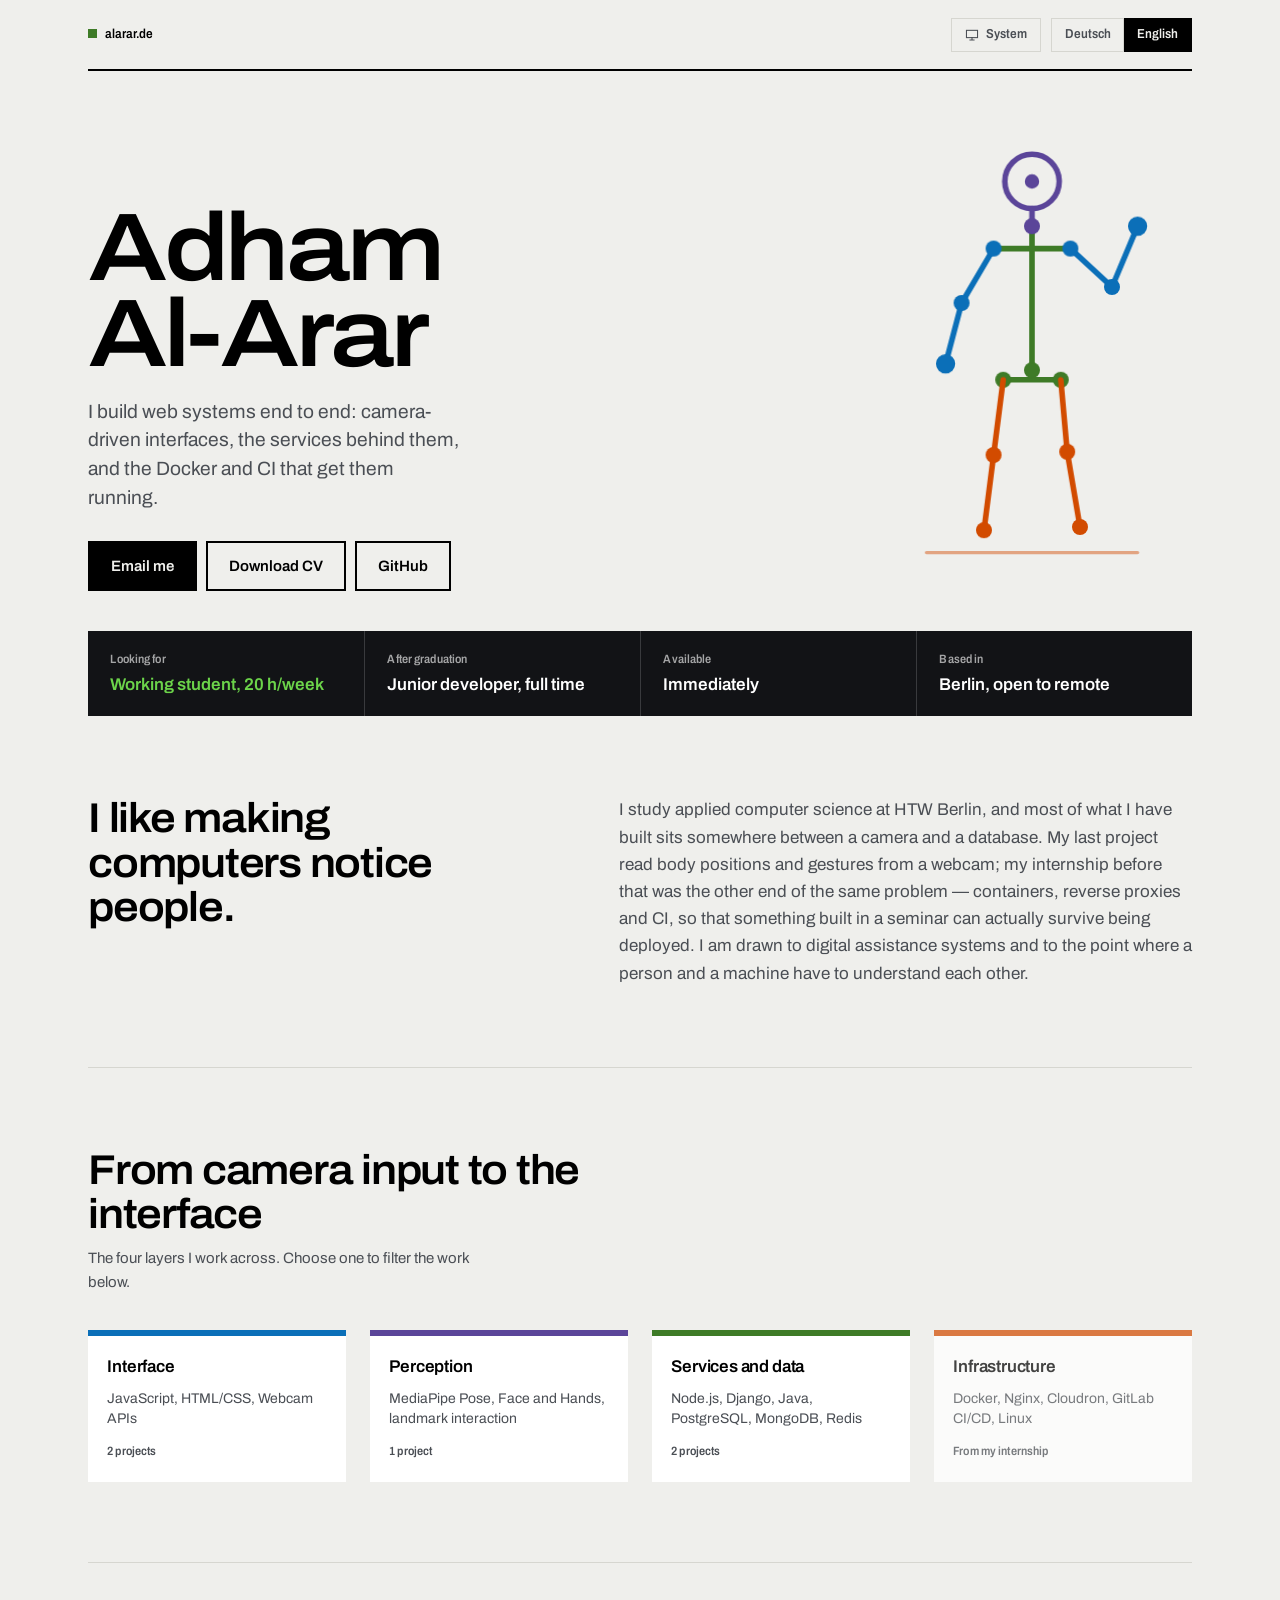
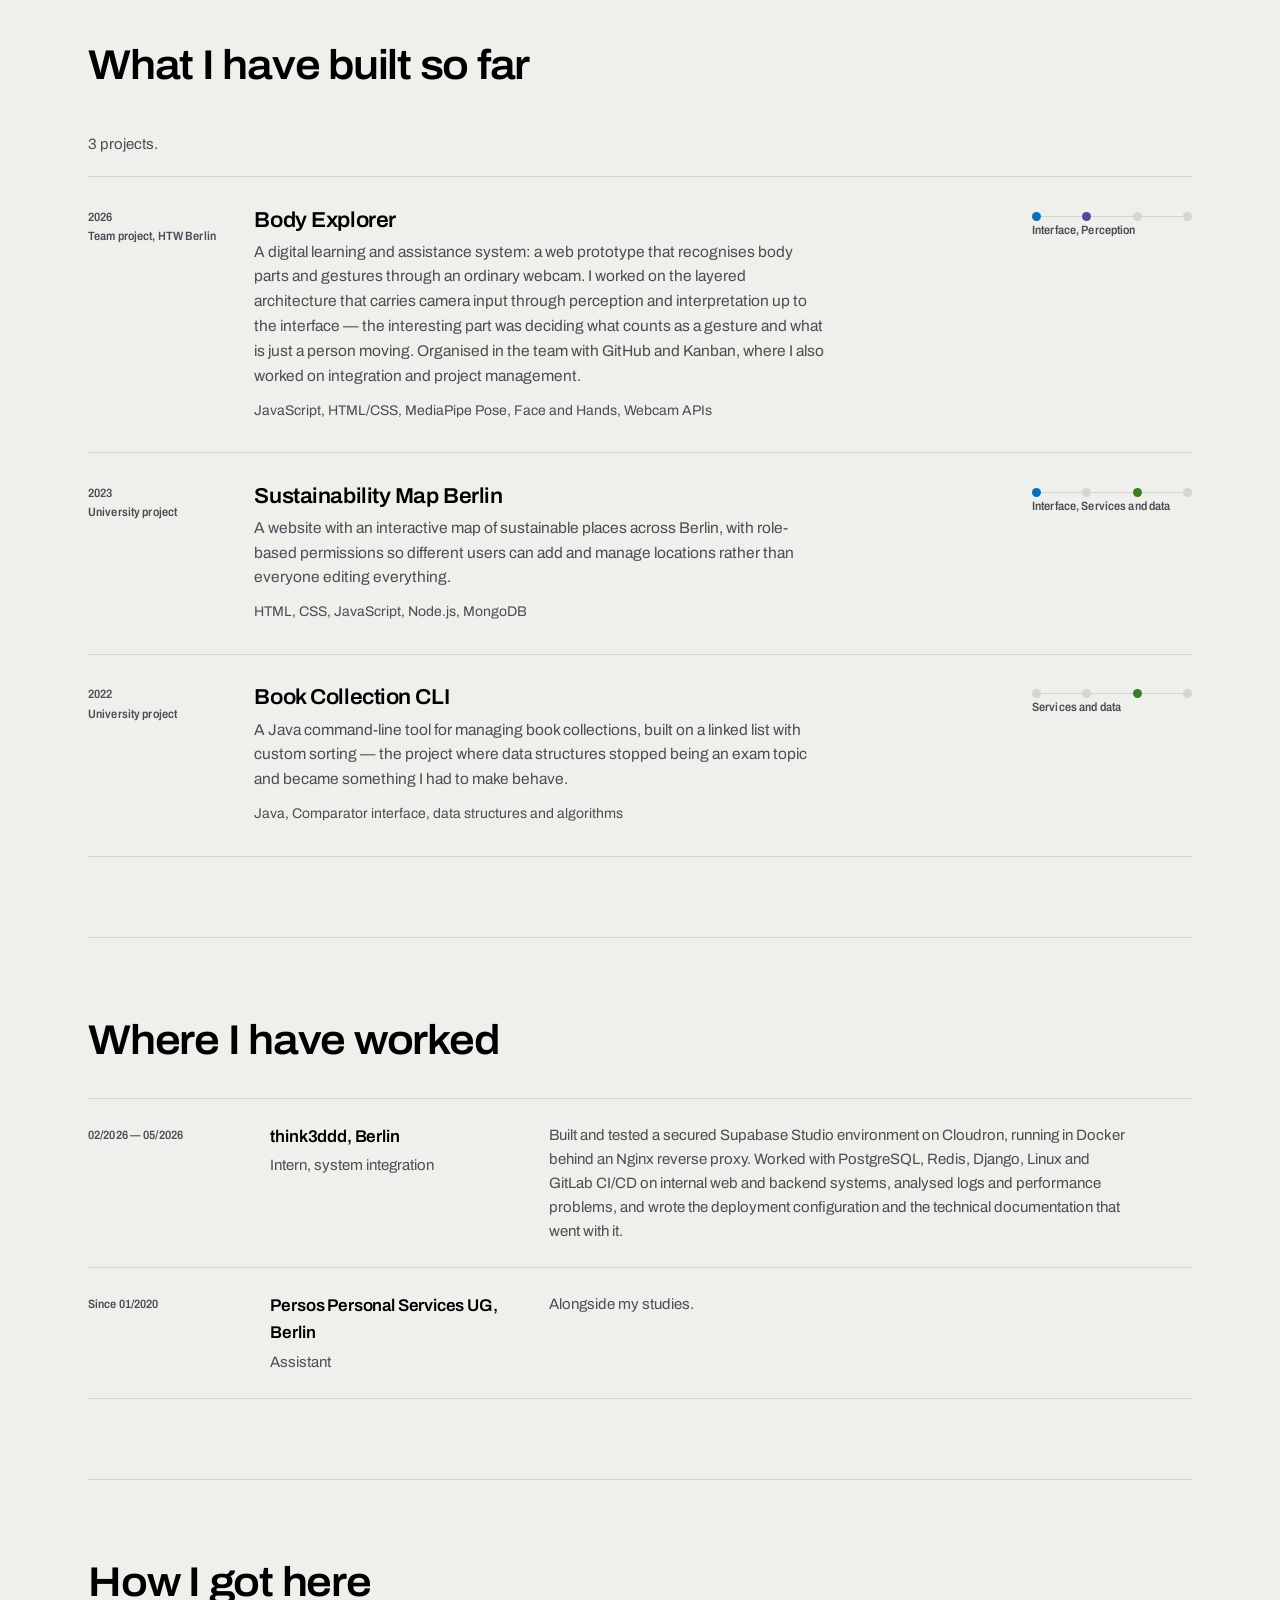
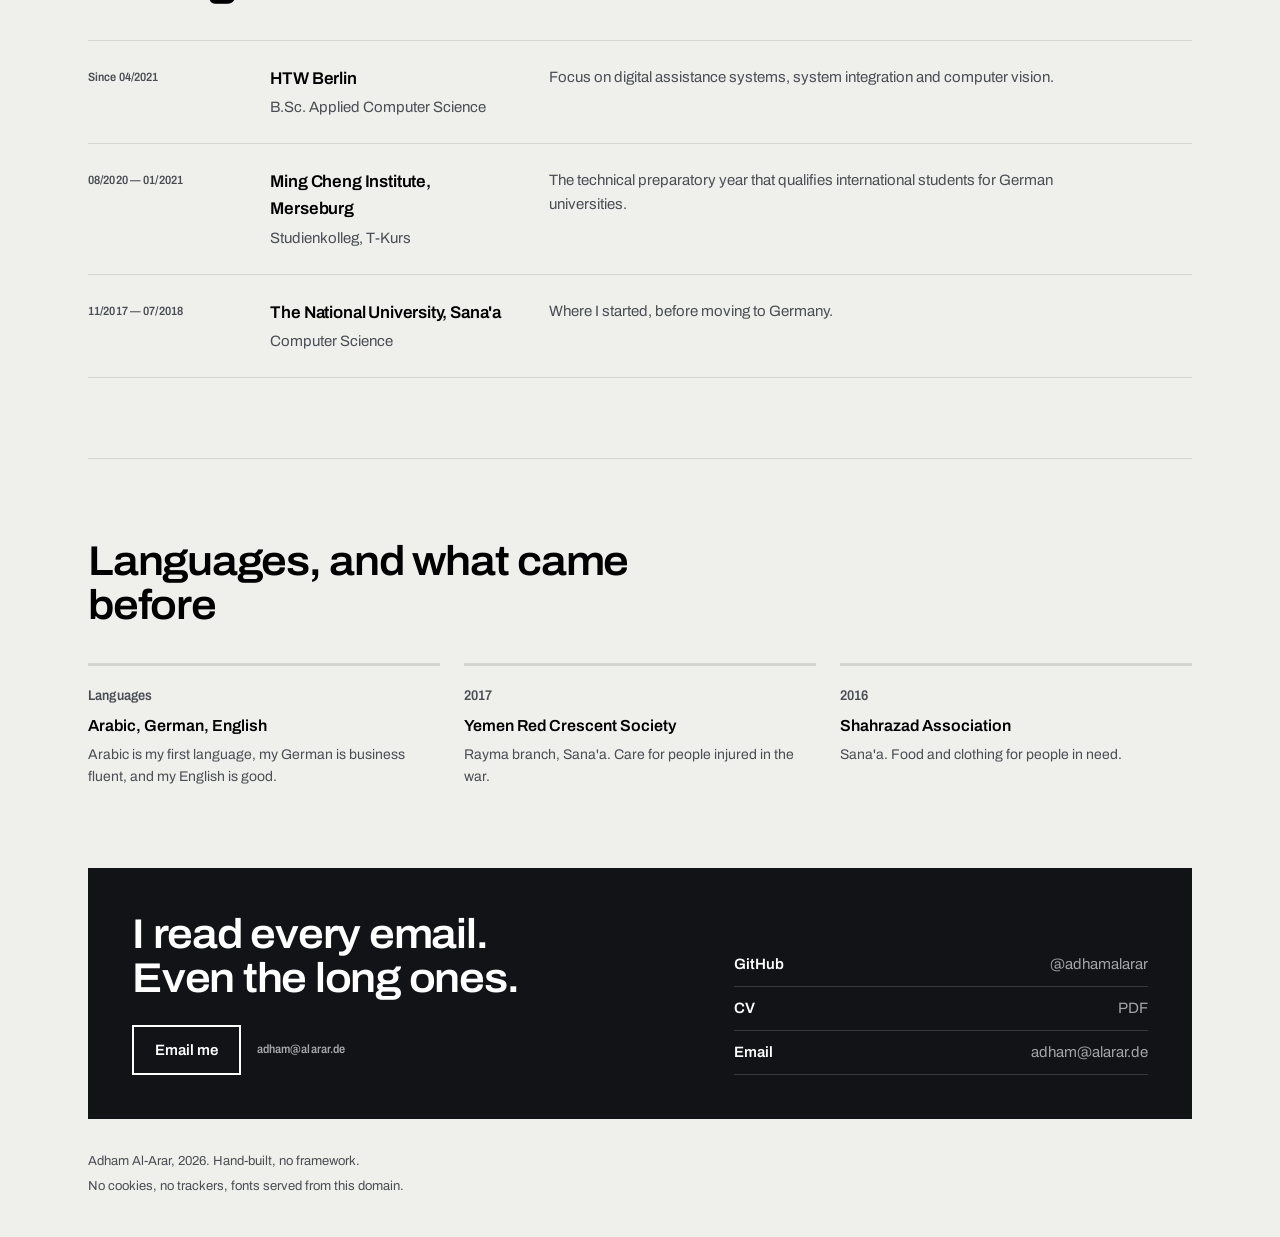
==== commit 22086751: "Merge the light/dark toggle into the reworked site The toggle (PRs #1, #2) was built on the old bent" ====
--- a/index.html
+++ b/index.html
@@ -6,9 +6,22 @@
 <title>Adham Al-Arar — Applied computer science, Berlin</title>
 <meta name="description" content="Applied computer science student at HTW Berlin. Looking for a working-student role, 20 h/week, in Berlin or remote. System integration, web systems and computer-vision interfaces.">
 <link rel="preload" href="font/archivo-latin.woff2" as="font" type="font/woff2" crossorigin>
-<link rel="stylesheet" href="style.css">
+<link rel="stylesheet" href="style.css?v=3">
 <link rel="icon" href="data:image/svg+xml,<svg xmlns='http://www.w3.org/2000/svg' viewBox='0 0 32 32'><rect width='32' height='32' fill='%23121316'/><circle cx='16' cy='9' r='4' fill='%23a78bde'/><path d='M16 14v8M9 27l7-5 7 5' stroke='%234ea8e8' stroke-width='2.5' fill='none' stroke-linecap='round'/></svg>">
-<script>document.documentElement.className = "js";</script>
+<script>
+// Runs before the first paint, so the right theme is already on <html>
+// and a visitor who picked dark never sees a flash of light.
+(function () {
+  var root = document.documentElement;
+  root.className = "js";
+  var choice = null;
+  try { choice = localStorage.getItem("theme"); } catch (e) {}
+  if (choice !== "light" && choice !== "dark") choice = "system";
+  root.dataset.themeChoice = choice;
+  root.dataset.theme = choice !== "system" ? choice
+    : (window.matchMedia("(prefers-color-scheme: dark)").matches ? "dark" : "light");
+}());
+</script>
 </head>
 
 <!-- data-title-de: the page title swaps with the language -->
@@ -20,9 +33,27 @@
 
   <header class="topbar">
     <a class="mark" href="/">alarar.de</a>
-    <div class="lang" role="group" aria-label="Language">
-      <button type="button" data-lang="de" aria-pressed="false">Deutsch</button>
-      <button type="button" data-lang="en" aria-pressed="true">English</button>
+    <div class="tools">
+      <!-- Hidden until the script unhides it: there is nothing to toggle without
+           JavaScript. The icons carry size and stroke as attributes, not only as
+           CSS, so the button stays presentable even if the stylesheet is missing. -->
+      <button class="theme-toggle" id="theme-toggle" type="button" hidden>
+        <span class="theme-icon" aria-hidden="true">
+          <svg data-mode="system" viewBox="0 0 24 24" width="14" height="14" fill="none" stroke="currentColor" stroke-width="1.8" stroke-linecap="square"><rect x="2.5" y="4" width="19" height="12.5"/><path d="M8.5 20.5h7M12 16.5v4"/></svg>
+          <svg data-mode="light" viewBox="0 0 24 24" width="14" height="14" fill="none" stroke="currentColor" stroke-width="1.8" stroke-linecap="square"><circle cx="12" cy="12" r="4"/><path d="M12 2.5v2.2M12 19.3v2.2M4.2 4.2l1.6 1.6M18.2 18.2l1.6 1.6M2.5 12h2.2M19.3 12h2.2M4.2 19.8l1.6-1.6M18.2 5.8l1.6-1.6"/></svg>
+          <svg data-mode="dark" viewBox="0 0 24 24" width="14" height="14" fill="none" stroke="currentColor" stroke-width="1.8" stroke-linecap="square"><path d="M21 12.8A9 9 0 1 1 11.2 3a7 7 0 0 0 9.8 9.8z"/></svg>
+        </span>
+        <span class="vh" data-de="Farbschema:">Theme:</span>
+        <span class="theme-name">
+          <span data-mode="system" data-de="System">System</span>
+          <span data-mode="light" data-de="Hell">Light</span>
+          <span data-mode="dark" data-de="Dunkel">Dark</span>
+        </span>
+      </button>
+      <div class="lang" role="group" aria-label="Language">
+        <button type="button" data-lang="de" aria-pressed="false">Deutsch</button>
+        <button type="button" data-lang="en" aria-pressed="true">English</button>
+      </div>
     </div>
   </header>
 
@@ -320,6 +351,44 @@
 
 <script>
 (function () {
+  var root = document.documentElement;
+  var toggle = document.getElementById('theme-toggle');
+  var order = ['system', 'light', 'dark'];
+  var prefersDark = window.matchMedia('(prefers-color-scheme: dark)');
+  var modes = Array.prototype.slice.call(toggle.querySelectorAll('[data-mode]'));
+
+  // data-theme-choice is what the visitor picked; data-theme is what that
+  // resolves to right now, which for "system" is whatever the OS says.
+  function paint() {
+    var choice = root.dataset.themeChoice;
+    root.dataset.theme = choice !== 'system' ? choice
+      : (prefersDark.matches ? 'dark' : 'light');
+    // One icon and one word, chosen here rather than in CSS: an inline display
+    // beats whatever stale stylesheet the browser happens to hold.
+    modes.forEach(function (el) {
+      el.style.display = el.getAttribute('data-mode') === choice ? '' : 'none';
+    });
+  }
+
+  toggle.addEventListener('click', function () {
+    var next = order[(order.indexOf(root.dataset.themeChoice) + 1) % order.length];
+    root.dataset.themeChoice = next;
+    try {
+      if (next === 'system') localStorage.removeItem('theme');
+      else localStorage.setItem('theme', next);
+    } catch (e) {}
+    paint();
+  });
+
+  // Follow the OS live while the pick is "system".
+  if (prefersDark.addEventListener) prefersDark.addEventListener('change', paint);
+  else if (prefersDark.addListener) prefersDark.addListener(paint);
+
+  paint();
+  toggle.hidden = false;
+}());
+
+(function () {
   var layers = Array.prototype.slice.call(document.querySelectorAll('.layer'));
   var projects = Array.prototype.slice.call(document.querySelectorAll('.project'));
   var status = document.getElementById('status');
--- a/style.css
+++ b/style.css
@@ -21,6 +21,8 @@
 }
 
 :root {
+  color-scheme: light;
+
   --paper:  #efefec;
   --panel:  #ffffff;
   --ink:    #000000;
@@ -39,8 +41,13 @@
   --bleed: clamp(1.1rem, 4vw, 2.5rem);
 }
 
+/* The dark palette, written twice on purpose: once for the OS preference
+   (which also covers visitors without JavaScript, where the toggle is
+   hidden) and once for an explicit pick of dark. Keep the two in sync. */
 @media (prefers-color-scheme: dark) {
-  :root {
+  :root:not([data-theme="light"]) {
+    color-scheme: dark;
+
     --paper:  #121316;
     --panel:  #1b1d21;
     --ink:    #f7f7f5;
@@ -53,6 +60,22 @@
     --services:   #6cb84a;
     --infra:      #ff7a3d;
   }
+}
+
+:root[data-theme="dark"] {
+  color-scheme: dark;
+
+  --paper:  #121316;
+  --panel:  #1b1d21;
+  --ink:    #f7f7f5;
+  --ink-2:  #a7abb2;
+  --rule:   #32353a;
+  --field:  #000000;
+
+  --interface:  #4ea8e8;
+  --perception: #a78bde;
+  --services:   #6cb84a;
+  --infra:      #ff7a3d;
 }
 
 *, *::before, *::after { box-sizing: border-box; }
@@ -155,6 +178,35 @@
   margin-right: .5rem;
   background: var(--services);
   vertical-align: baseline;
+}
+
+.tools { display: flex; align-items: center; gap: .6rem; }
+
+.theme-toggle {
+  display: inline-flex;
+  align-items: center;
+  gap: .45rem;
+  font: inherit;
+  font-size: .8125rem;
+  font-variation-settings: "wdth" 88;
+  font-weight: 600;
+  padding: .35rem .8rem;
+  background: none;
+  border: 1px solid var(--rule);
+  color: var(--ink-2);
+  cursor: pointer;
+}
+.theme-toggle:hover { color: var(--ink); border-color: var(--ink); }
+/* The markup ships it hidden and the script unhides it. */
+.theme-toggle[hidden] { display: none; }
+.theme-icon { display: inline-flex; }
+
+.vh {
+  position: absolute;
+  width: 1px; height: 1px;
+  overflow: hidden;
+  clip-path: inset(50%);
+  white-space: nowrap;
 }
 
 .lang { display: flex; }
@@ -452,6 +504,8 @@
   .band { grid-template-columns: 1fr; }
   .band > div { border-left: 0; }
   .band > div + div { border-top: 1px solid rgba(255, 255, 255, .17); }
+  /* icon only; the word stays for screen readers */
+  .theme-name { position: absolute; width: 1px; height: 1px; overflow: hidden; clip-path: inset(50%); }
 }
 
 @media (prefers-reduced-motion: reduce) {
